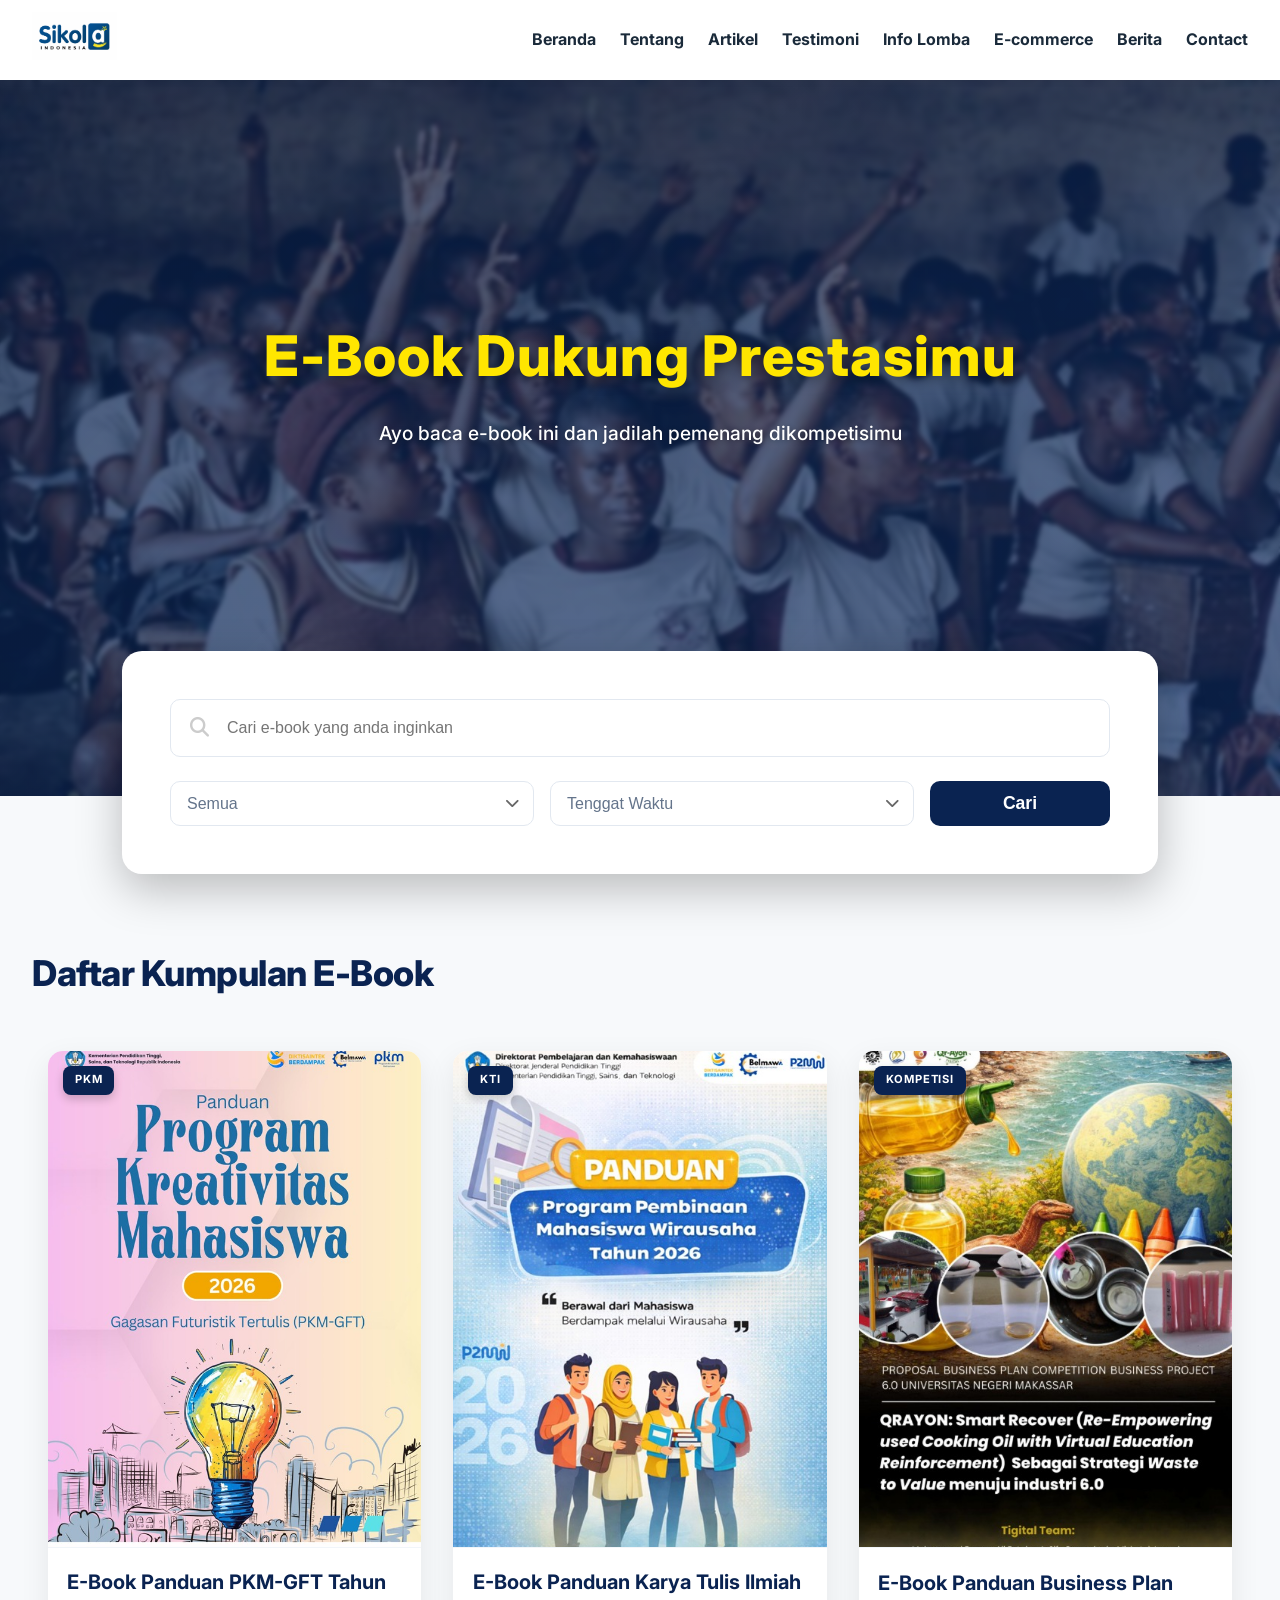
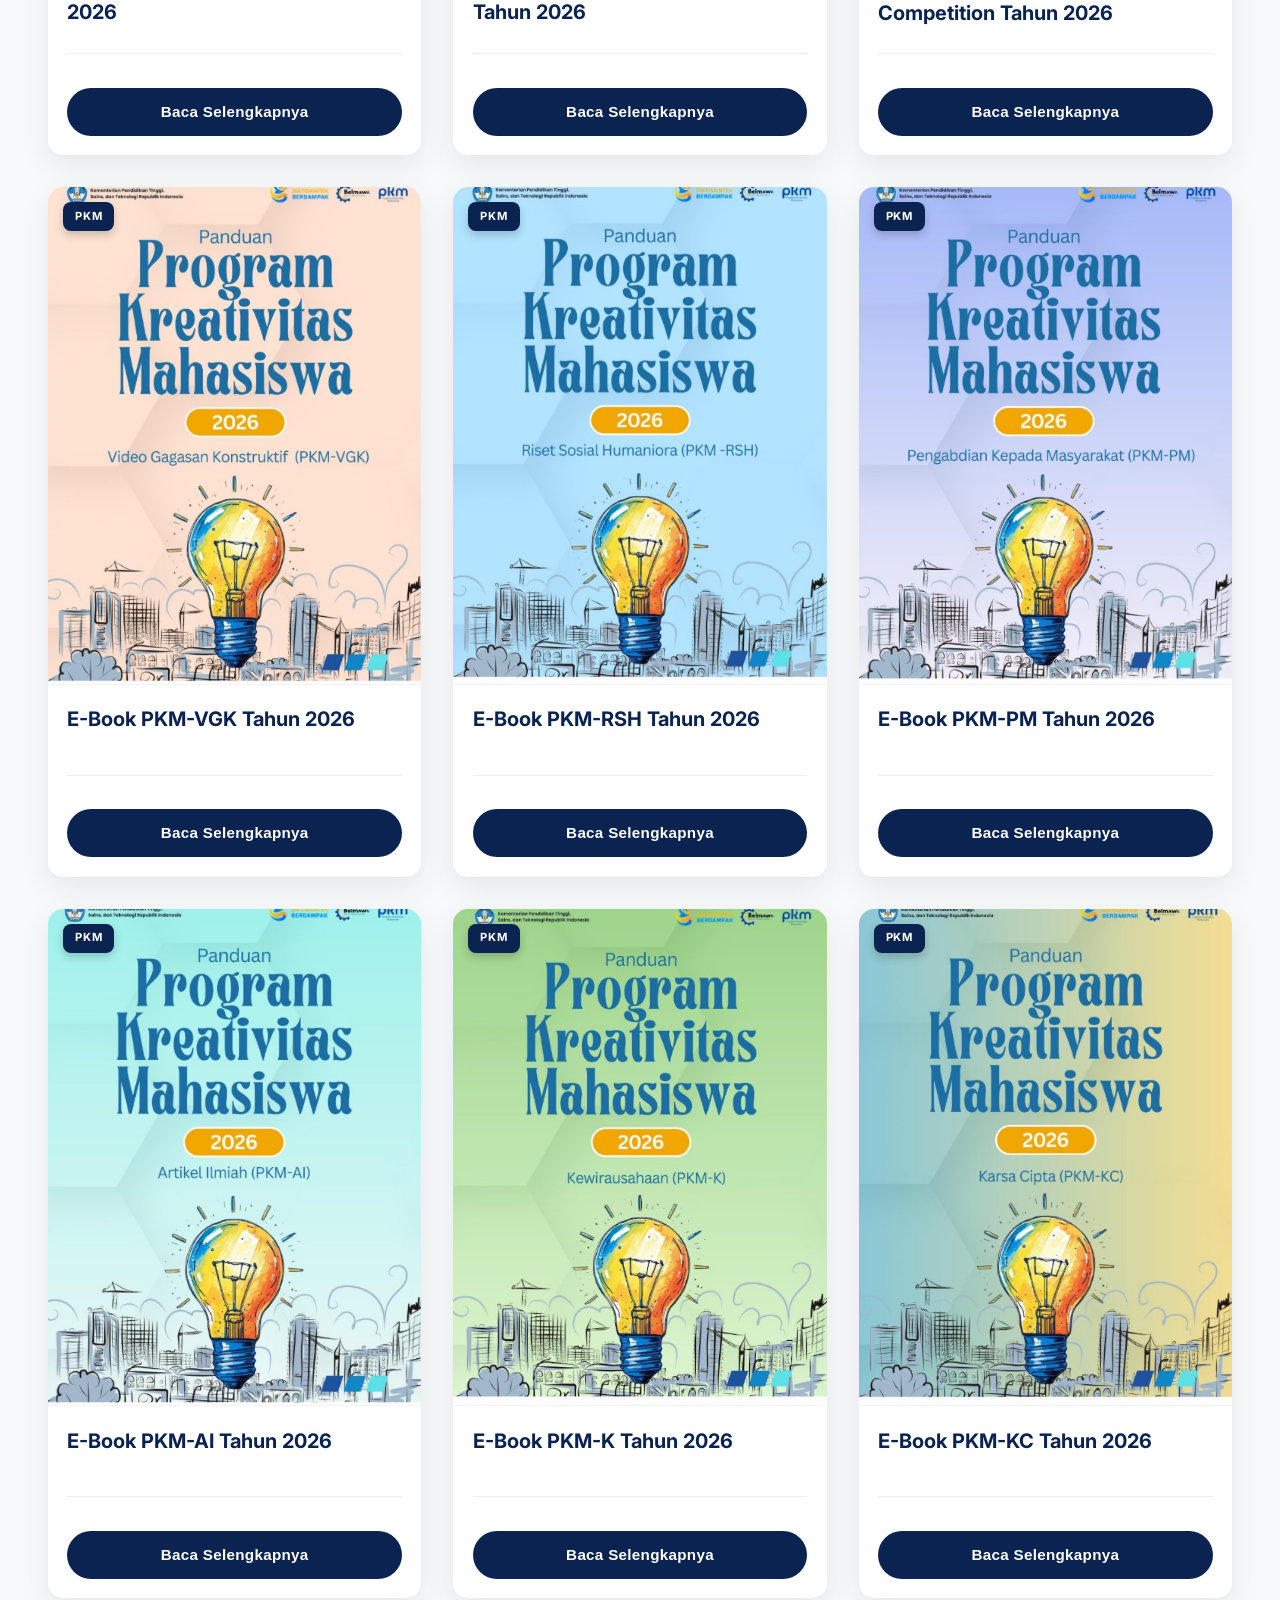
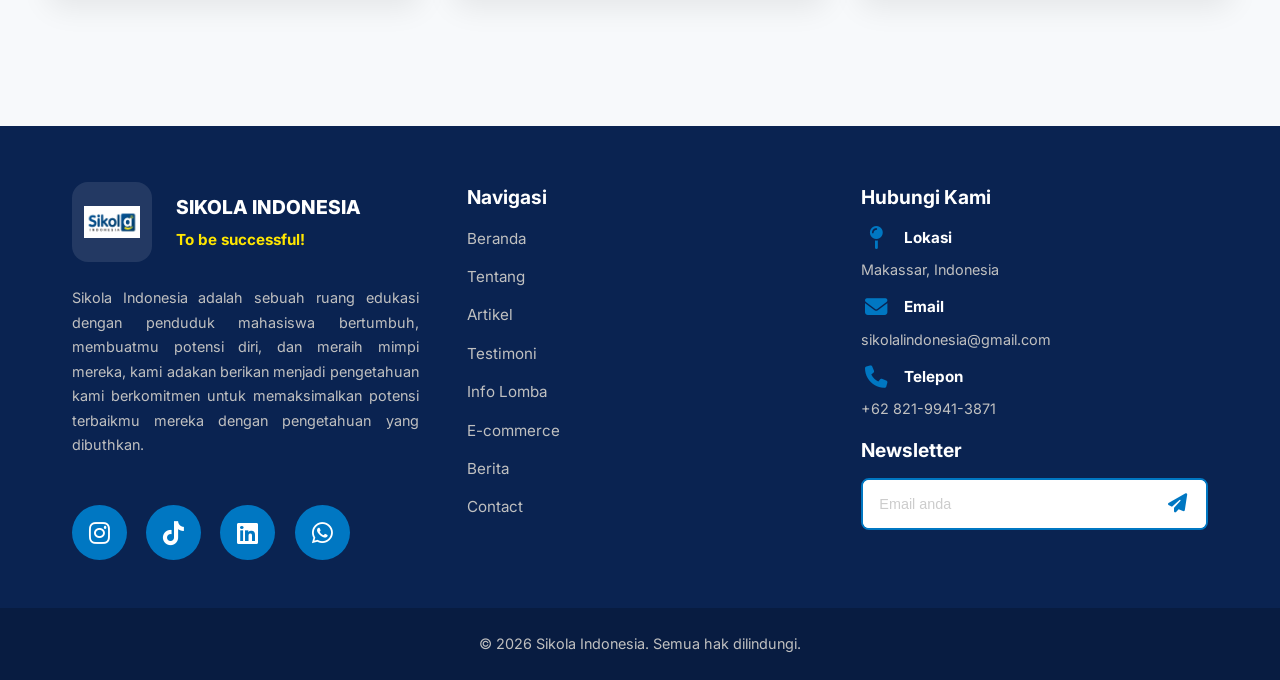
==== artikel.html @ 04f58ca6 "Project Sikola Indonesia" ====
<!DOCTYPE html>
<html lang="id">

<head>
    <meta charset="UTF-8">
    <meta name="viewport" content="width=device-width, initial-scale=1.0">
    <title>Sikola Indonesia - Daftar E-Book</title>
    <!-- Fonts -->
    <link rel="preconnect" href="https://fonts.googleapis.com">
    <link rel="preconnect" href="https://fonts.gstatic.com" crossorigin>
    <link href="https://fonts.googleapis.com/css2?family=Plus+Jakarta+Sans:wght@400;500;600;700;800&family=Inter:wght@400;500;600;700&display=swap" rel="stylesheet">
    
    <link rel="stylesheet" href="assets/css/style.css?v=2">
    <link rel="stylesheet" href="https://cdnjs.cloudflare.com/ajax/libs/font-awesome/6.4.0/css/all.min.css">
</head>

<body class="page-artikel">
    <header>
        <nav class="navbar">
            <div class="logo">
                <a href="index.html"><img src="img/Logo.png" alt="Sikola Indonesia" height="48"></a>
            </div>
            <ul class="nav-links">
                <li><a href="index.html#beranda">Beranda</a></li>
                <li><a href="index.html#tentang">Tentang</a></li>
                <li><a href="artikel.html" class="active">Artikel</a></li>
                <li><a href="testimoni.html">Testimoni</a></li>
                <li><a href="info lomba.html">Info Lomba</a></li>
                <li><a href="ecommerce.html">E-commerce</a></li>
                <li><a href="berita.html">Berita</a></li>
                <li><a href="index.html#kontak">Contact</a></li>
            </ul>
        </nav>
        
        <section class="artikel-hero">
            <div class="hero-overlay"></div>
            <div class="hero-content">
                <h1>E-Book Dukung Prestasimu</h1>
                <p>Ayo baca e-book ini dan jadilah pemenang dikompetisimu</p>
                
                <!-- Floating Search Box -->
                <div class="search-filter-container">
                    <div class="search-input-wrapper">
                        <i class="fas fa-search search-icon"></i>
                        <input type="text" placeholder="Cari e-book yang anda inginkan" class="search-input">
                    </div>
                    <div class="filter-row">
                        <div class="filter-item">
                            <select name="kategori" class="filter-select">
                                <option value="">Semua</option>
                                <option value="kompetisi">Kompetisi</option>
                                <option value="pkm">PKM</option>
                                <option value="kti">KTI</option>
                            </select>
                            <i class="fas fa-chevron-down chevron-icon"></i>
                        </div>
                        <div class="filter-item">
                            <select name="tenggat" class="filter-select">
                                <option value="">Tenggat Waktu</option>
                                <option value="terbaru">Terbaru</option>
                                <option value="minggu">Minggu Ini</option>
                            </select>
                            <i class="fas fa-chevron-down chevron-icon"></i>
                        </div>
                        <button class="btn-search" id="searchBtn">Cari</button>
                    </div>
                </div>
            </div>
        </section>
    </header>

    <main class="container">
        <section class="ebook-list">
            <h2 class="section-title-left">Daftar Kumpulan E-Book</h2>
            
            <!-- No Results Message (Pindah ke ATAS grid agar langsung terlihat) -->
            <div id="no-results" class="no-results-container" style="display: none;">
                <div class="no-results-icon">
                    <i class="fas fa-search-minus"></i>
                </div>
                <div class="no-results-text">
                    <h3>Pencarian tidak ada karena tidak sesuai kategori</h3>
                    <p>Silakan coba kata kunci lain atau pilih kategori yang sesuai.</p>
                </div>
            </div>

            <div class="artikel-grid ebook-grid">
                <!-- Grid Artikel -->
                <!-- Card 1 -->
                <div class="artikel-card" data-category="pkm" data-pdf="https://drive.google.com/file/d/11SW9PZDmqj4tm8ROePxfuzrSAYXCunbP/view?usp=drive_link" data-description="<strong>E-Book PKM-GFT Tahun 2026</strong><br><br>E-Book ini kalian bisa kalian jadikan referensi kalian untuk mengikuti PKM selanjutnya. Panduan lengkap mencakup tata cara penulisan proposal, kriteria penilaian, dan tips sukses mengikuti Program Kreativitas Mahasiswa.">
                    <div class="card-image-wrapper">
                        <div class="card-badge">PKM</div>
                        <img src="img/Artikel/artikel 1.jpg" alt="PKM-GFT 2026" class="artikel-img card-img-poster">
                    </div>
                    <div class="artikel-body">
                        <h4>E-Book Panduan PKM-GFT Tahun 2026</h4>

                        <hr class="card-divider">
                        <a href="#" class="artikel-link btn-detail">Baca Selengkapnya</a>
                    </div>
                </div>

                <!-- Card 2 -->
                <div class="artikel-card" data-category="kti" data-pdf="https://drive.google.com/file/d/1_46ndsNer6OSqd1rotsZukkE77nWM3xL/view?usp=drive_link" data-description="<strong>E-Book Karya Tulis Ilmiah 2026</strong><br><br>Karya Tulis Ilmiah ini bisa dijadikan acuan kepada seluruh mahasiswa/siswi untuk dijadikan sebagai cara penulisan terhadap karya tulis yang kalian buat nanti.">
                    <div class="card-image-wrapper">
                        <div class="card-badge">KTI</div>
                        <img src="img/Artikel/artikel 2.jpg" alt="KTI 2026" class="artikel-img card-img-poster">
                    </div>
                    <div class="artikel-body">
                        <h4>E-Book Panduan Karya Tulis Ilmiah Tahun 2026</h4>

                        <hr class="card-divider">
                        <a href="#" class="artikel-link btn-detail">Baca Selengkapnya</a>
                    </div>
                </div>

                <!-- Card 3 -->
                <div class="artikel-card" data-category="kompetisi" data-pdf="https://drive.google.com/file/d/1eS18OSKOG64a_ZEM9ns8PZAR21biZpf1/view?usp=drive_link" data-description="<strong>E-Book Panduan Business Plan Competition 2026</strong><br><br>Panduan lengkap untuk menyusun rencana bisnis yang kompetitif dan inovatif. Dapatkan strategi pemenang untuk memikat juri.">
                    <div class="card-image-wrapper">
                        <div class="card-badge">KOMPETISI</div>
                        <img src="img/Artikel/artikel 3.jpg" alt="Business Plan 2026" class="artikel-img card-img-poster">
                    </div>
                    <div class="artikel-body">
                        <h4>E-Book Panduan Business Plan Competition Tahun 2026</h4>

                        <hr class="card-divider">
                        <a href="#" class="artikel-link btn-detail">Baca Selengkapnya</a>
                    </div>
                </div>

                <!-- Card 4 -->
                <div class="artikel-card" data-category="pkm" data-pdf="https://drive.google.com/file/d/1axC_uyZ4pCiZTPCdzPheLwKHvK3_aMW_/view?usp=sharing" data-description="<strong>E-Book Proposal PPK ORMAWA 2025</strong><br><br>Referensi proposal pengabdian masyarakat untuk organisasi mahasiswa yang telah teruji kualitasnya.">
                    <div class="card-image-wrapper">
                        <div class="card-badge">PKM</div>
                        <img src="img/Artikel/artikel 4.jpg" alt="PPK ORMAWA 2025" class="artikel-img card-img-poster">
                    </div>
                    <div class="artikel-body">
                        <h4>E-Book PKM-VGK Tahun 2026</h4>

                        <hr class="card-divider">
                        <a href="#" class="artikel-link btn-detail">Baca Selengkapnya</a>
                    </div>
                </div>

                <!-- Card 5 -->
                <div class="artikel-card" data-category="pkm" data-pdf="https://drive.google.com/file/d/19N9Iyjd6lMVV6uSYAdablwlprh66aJq0/view?usp=sharing" data-description="<strong>E-Book Proposal Business Plan Competition 2025</strong><br><br>Contoh proposal bisnis plan yang telah teruji dan layak dijadikan referensi utama bagi tim Anda.">
                    <div class="card-image-wrapper">
                        <div class="card-badge">PKM</div>
                        <img src="img/Artikel/artikel 5.jpg" alt="BPC 2025" class="artikel-img card-img-poster">
                    </div>
                    <div class="artikel-body">
                        <h4>E-Book PKM-RSH Tahun 2026</h4>

                        <hr class="card-divider">
                        <a href="#" class="artikel-link btn-detail">Baca Selengkapnya</a>
                    </div>
                </div>

                <!-- Card 6 -->
                <div class="artikel-card" data-category="pkm" data-pdf="https://drive.google.com/file/d/1Qj_iv6eXMXiOo-MyFxcXdPk4VskogCEH/view?usp=sharing" data-description="<strong>E-Book Proposal Business Plan Competition 2025 (Unggulan)</strong><br><br>Karya unggulan yang bisa menjadi inspirasi utama bagi tim Anda dalam merancang model bisnis.">
                    <div class="card-image-wrapper">
                        <div class="card-badge">PKM</div>
                        <img src="img/Artikel/artikel 6.jpg" alt="BPC 2025 Item 2" class="artikel-img card-img-poster">
                    </div>
                    <div class="artikel-body">
                        <h4>E-Book PKM-PM Tahun 2026</h4>

                        <hr class="card-divider">
                        <a href="#" class="artikel-link btn-detail">Baca Selengkapnya</a>
                    </div>
                </div>

                <!-- Card 7 -->
                <div class="artikel-card" data-category="pkm" data-pdf="https://drive.google.com/file/d/1ewM0dDKkXH1mvVpAsy-P41IvZYTUQJs6/view?usp=sharing" data-description="<strong>E-Book Panduan P2MW 2024</strong><br><br>Program Pembinaan Mahasiswa Wirausaha untuk tahun 2024. Panduan resmi untuk mendapatkan hibah kewirausahaan.">
                    <div class="card-image-wrapper">
                        <div class="card-badge">PKM</div>
                        <img src="img/Artikel/artikel 7.jpg" alt="P2MW 2024" class="artikel-img card-img-poster">
                    </div>
                    <div class="artikel-body">
                        <h4>E-Book PKM-AI Tahun 2026</h4>

                        <hr class="card-divider">
                        <a href="#" class="artikel-link btn-detail">Baca Selengkapnya</a>
                    </div>
                </div>

                <!-- Card 8 -->
                <div class="artikel-card" data-category="pkm" data-pdf="https://drive.google.com/file/d/1cXQiRgpkuebJfFXYHFf9stv-Z0QjGUcK/view?usp=sharing" data-description="<strong>E-Book Proposal LKTI 2024</strong><br><br>Kumpulan proposal Lomba Karya Tulis Ilmiah Tingkat Nasional yang berhasil meraih prestasi terbaik.">
                    <div class="card-image-wrapper">
                        <div class="card-badge">PKM</div>
                        <img src="img/Artikel/artikel 8.jpg" alt="LKTI 2024" class="artikel-img card-img-poster">
                    </div>
                    <div class="artikel-body">
                        <h4>E-Book PKM-K Tahun 2026</h4>

                        <hr class="card-divider">
                        <a href="#" class="artikel-link btn-detail">Baca Selengkapnya</a>
                    </div>
                </div>

                <!-- Card 9 -->
                <div class="artikel-card" data-category="pkm" data-pdf="https://drive.google.com/file/d/1ffFTjMxfs-6k_cpGpHZ2rPgI_kWtGhGb/view?usp=sharing" data-description="<strong>E-Book Proposal PKM 2024</strong><br><br>Koleksi proposal PKM tahun 2024 yang berhasil lolos pendanaan dan masuk babak nasional.">
                    <div class="card-image-wrapper">
                        <div class="card-badge">PKM</div>
                        <img src="img/Artikel/artikel 9.jpg" alt="PKM 2024" class="artikel-img card-img-poster">
                    </div>
                    <div class="artikel-body">
                        <h4>E-Book PKM-KC Tahun 2026</h4>

                        <hr class="card-divider">
                        <a href="#" class="artikel-link btn-detail">Baca Selengkapnya</a>
                    </div>
                </div>
            </div>

            </div>
        </section>
    </main>

    <footer id="kontak">
        <div class="footer-content">
            <div class="footer-section footer-about">
                <div class="footer-logo-section">
                    <div class="footer-logo-wrapper">
                        <img src="img/Logo.png" alt="Sikola Indonesia" class="footer-logo-img">
                    </div>
                    <div class="footer-title">
                        <h3>SIKOLA INDONESIA</h3>
                        <p>To be successful!</p>
                    </div>
                </div>
                <p class="footer-desc">Sikola Indonesia adalah sebuah ruang edukasi dengan penduduk mahasiswa bertumbuh,
                    membuatmu potensi diri, dan meraih mimpi mereka, kami adakan berikan menjadi pengetahuan kami
                    berkomitmen untuk memaksimalkan potensi terbaikmu mereka dengan pengetahuan yang dibuthkan.</p>
                <div class="footer-social">
                    <a href="https://www.instagram.com/sikola.in/" target="_blank" class="footer-social-icon">
                        <i class="fab fa-instagram"></i>
                    </a>
                    <a href="https://www.tiktok.com/@sikola.indonesia" target="_blank" class="footer-social-icon">
                        <i class="fab fa-tiktok"></i>
                    </a>
                    <a href="https://www.linkedin.com/company/sikola-indonesia/" target="_blank"
                        class="footer-social-icon">
                        <i class="fab fa-linkedin"></i>
                    </a>
                    <a href="https://wa.me/6282399213651?text=Halo%20Sikola%20Indonesia%2C%20saya%20tertarik%20untuk%20mendaftar%20program%20mentoring.%20Mohon%20informasi%20lebih%20lanjut%20mengenai%20prosedurnya.%20Terima%20kasih." target="_blank" class="footer-social-icon">
                        <i class="fab fa-whatsapp"></i>
                    </a>
                </div>
            </div>
            <div class="footer-section footer-nav">
                <h3>Navigasi</h3>
                <ul>
                    <li><a href="index.html#beranda">Beranda</a></li>
                    <li><a href="index.html#tentang">Tentang</a></li>
                    <li><a href="artikel.html">Artikel</a></li>
                    <li><a href="index.html#testimoni">Testimoni</a></li>
                    <li><a href="index.html#infolmba">Info Lomba</a></li>
                    <li><a href="index.html#ecommerce">E-commerce</a></li>
                    <li><a href="index.html#berita">Berita</a></li>
                    <li><a href="index.html#kontak">Contact</a></li>
                </ul>
            </div>
            <div class="footer-section footer-contact">
                <h3>Hubungi Kami</h3>
                <div class="footer-item">
                    <div class="footer-item-header">
                        <i class="fas fa-map-pin"></i>
                        <p class="label">Lokasi</p>
                    </div>
                    <p>Makassar, Indonesia</p>
                </div>
                <div class="footer-item">
                    <div class="footer-item-header">
                        <i class="fas fa-envelope"></i>
                        <p class="label">Email</p>
                    </div>
                    <p>sikolalindonesia@gmail.com</p>
                </div>
                <div class="footer-item">
                    <div class="footer-item-header">
                        <i class="fas fa-phone"></i>
                        <p class="label">Telepon</p>
                    </div>
                    <p>+62 821-9941-3871</p>
                </div>
                <h3>Newsletter</h3>
                <div class="newsletter-form">
                    <input type="email" placeholder="Email anda" required>
                    <button type="submit"><i class="fas fa-paper-plane"></i></button>
                </div>
            </div>
        </div>
        <div class="footer-bottom">
            <p>&copy; 2026 Sikola Indonesia. Semua hak dilindungi.</p>
        </div>
    </footer>

    <!-- Modal untuk Baca Selengkapnya -->
    <div id="detailModal" class="modal">
        <div class="modal-content">
            <button class="modal-close" onclick="closeModal()">
                <i class="fas fa-times"></i>
            </button>
            <div class="modal-image">
                <img id="modalImage" src="" alt="Detail" class="modal-img">
            </div>
            <div class="modal-text">
                <h2 id="modalTitle">Detail</h2>
                <p id="modalDate" class="modal-date"></p>
                <div class="modal-body" id="modalBody">
                    <!-- Konten akan diisi dengan JavaScript -->
                </div>
                <div id="modalPdfWrapper" class="modal-pdf-wrapper" style="display:none;">
                    <button id="modalPdfBtn" class="btn-lihat-pdf" onclick="window.open(this.dataset.url,'_blank')" data-url="">
                        <i class="fas fa-file-pdf"></i> Lihat PDF
                    </button>
                </div>
            </div>
        </div>
    </div>

    <!-- Script untuk Modal -->
    <script>
        const modal = document.getElementById('detailModal');
        const detailButtons = document.querySelectorAll('.btn-detail');

        detailButtons.forEach(button => {
            button.addEventListener('click', function (e) {
                e.preventDefault();
                const card = this.closest('[data-description]');
                if (card) {
                    const description = card.getAttribute('data-description');
                    const title = card.querySelector('h4') ? card.querySelector('h4').textContent : 'Detail';
                    const image = card.querySelector('.card-img-poster') ? card.querySelector('.card-img-poster').src : '';
                    
                    document.getElementById('modalTitle').textContent = title;
                    document.getElementById('modalBody').innerHTML = description;
                    document.getElementById('modalImage').src = image;
                    document.getElementById('modalImage').alt = title;

                    // PDF Button Logic
                    const pdfUrl = card.getAttribute('data-pdf');
                    const pdfWrapper = document.getElementById('modalPdfWrapper');
                    const pdfBtn = document.getElementById('modalPdfBtn');
                    
                    if (pdfUrl && pdfUrl !== '#') {
                        pdfBtn.dataset.url = pdfUrl;
                        pdfWrapper.style.display = 'flex';
                    } else {
                        pdfWrapper.style.display = 'none';
                    }

                    openModal();
                }
            });
        });

        function openModal() {
            modal.classList.add('active');
            document.body.style.overflow = 'hidden';
        }

        function closeModal() {
            modal.classList.remove('active');
            document.body.style.overflow = 'auto';
        }

        modal.addEventListener('click', function (e) {
            if (e.target === modal) {
                closeModal();
            }
        });

        document.addEventListener('keydown', function (e) {
            if (e.key === 'Escape' && modal.classList.contains('active')) {
                closeModal();
            }
        });
        // Script Pencarian Lama Telah Dihapus (Dibersihkan)
    </script>

    <!-- Custom Style Injection for specific Artikel Page layout -->
    <style>
        :root {
            --primary-navy: #0a2351;
            --accent-gold: #ffe600;
            --text-light: #64748b;
        }

        .page-artikel .artikel-hero {
            position: relative;
            min-height: 500px;
            background-image: url('img/Background.png');
            background-color: #4a6fa5;
            background-size: cover;
            background-position: center;
            display: flex;
            flex-direction: column;
            align-items: center;
            justify-content: center;
            text-align: center;
            padding: 100px 20px 40px;
        }

        .page-artikel .hero-overlay {
            position: absolute;
            inset: 0;
            background: linear-gradient(135deg, rgba(10, 35, 81, 0.72) 0%, rgba(15, 45, 100, 0.68) 100%);
            backdrop-filter: blur(2px);
        }

        .page-artikel .hero-content {
            position: relative;
            z-index: 20;
            width: 100%;
            max-width: 1100px; /* Diperbesar dari 900px */
            margin-top: 100px; /* Diturunkan agar lebih seimbang */
        }

        .page-artikel .hero-content h1 {
            color: var(--accent-gold) !important;
            font-size: 3.5rem;
            font-weight: 800;
            margin-bottom: 15px;
            text-shadow: 0 2px 15px rgba(0,0,0,0.5);
        }

        .page-artikel .hero-content p {
            font-size: 1.2rem;
            font-weight: 500;
            color: #ffffff !important;
            margin-bottom: 50px;
            text-shadow: 0 1px 5px rgba(0,0,0,0.3);
        }

        .search-filter-container {
            position: relative;
            background: #fff;
            padding: 3rem; /* Diperbesar sedikit sesuai permintaan */
            border-radius: 20px;
            box-shadow: 0 15px 45px rgba(0,0,0,0.25);
            width: 100%;
            margin: 0 auto;
            display: flex;
            flex-direction: column;
            gap: 1.5rem;
            transform: translateY(150px);
            z-index: 100;
        }

        .search-input-wrapper {
            position: relative;
            overflow: visible; /* Penting agar kotak yang melampaui batas tidak terpotong */
        }

        .search-icon {
            position: absolute;
            left: 20px;
            top: 50%;
            transform: translateY(-50%);
            color: #ccc;
            font-size: 1.2rem;
        }

        .search-input {
            width: 100%;
            padding: 1.2rem 1.2rem 1.2rem 3.5rem; /* Input dipertebal sedikit */
            border: 1px solid #e2e8f0;
            border-radius: 10px;
            font-size: 1rem;
            outline: none;
            transition: all 0.3s ease;
        }

        .search-input:focus {
            border-color: var(--primary-navy);
            box-shadow: 0 0 0 3px rgba(10, 35, 81, 0.05);
        }

        .filter-row {
            display: grid;
            grid-template-columns: 1fr 1fr 180px;
            gap: 1rem;
        }

        .filter-item {
            position: relative;
        }

        .container-custom {
            max-width: 1100px;
            margin: 0 auto;
            padding: 0 1.5rem;
            position: relative;
        }

        .filter-select {
            width: 100%;
            appearance: none;
            padding: 0.8rem 1rem;
            border: 1px solid #e2e8f0;
            border-radius: 10px;
            font-size: 1rem;
            color: #64748b;
            cursor: pointer;
            outline: none;
            background: #fff;
        }

        .chevron-icon {
            position: absolute;
            right: 15px;
            top: 50%;
            transform: translateY(-50%);
            pointer-events: none;
            color: #666;
            font-size: 0.9rem;
        }

        .btn-search {
            background: var(--primary-navy);
            color: #fff;
            border: none;
            border-radius: 10px;
            font-weight: 700;
            font-size: 1.1rem;
            cursor: pointer;
            transition: transform 0.2s ease, background 0.2s ease;
        }

        .btn-search:hover {
            background: #0077c2;
            transform: scale(1.02);
        }

        /* Card Section Styles */
        .ebook-list {
            margin-top: 70px; /* Ditambah agar tidak tertutup kotak pencarian */
            padding-bottom: 80px;
        }

        .section-title-left {
            font-size: 2.22rem;
            color: var(--primary-navy);
            font-weight: 800;
            margin: 0 0 3rem 0 !important;
            text-align: left !important;
            display: block !important;
            width: 100%;
        }



        .artikel-card {
            background: #fff;
            border-radius: 15px;
            overflow: hidden;
            box-shadow: 0 10px 30px rgba(0,0,0,0.08);
            display: flex;
            flex-direction: column;
            height: 100%;
            transition: transform 0.3s ease, box-shadow 0.3s ease;
            position: relative; /* Base for badge positioning */
        }

        .card-badge {
            position: absolute;
            top: 15px;
            left: 15px;
            background: var(--primary-navy);
            color: #fff;
            padding: 6px 14px;
            border-radius: 8px;
            font-size: 0.75rem;
            font-weight: 700;
            z-index: 10;
            text-transform: uppercase;
            box-shadow: 0 4px 10px rgba(0,0,0,0.2);
            letter-spacing: 0.5px;
        }

        .artikel-card:hover {
            box-shadow: 0 15px 45px rgba(0,0,0,0.12);
        }

        .card-image-wrapper {
            position: relative;
            width: 100%;
            aspect-ratio: 3 / 4; /* Standardized to portrait */
            overflow: hidden;
            border-bottom: 1px solid #f1f5f9;
        }

        .card-image-wrapper img {
            width: 100%;
            height: 100%;
            display: block;
            object-fit: contain; /* Ensure full poster visibility */
            background-color: #f8fafc;
            transition: transform 0.6s cubic-bezier(0.4, 0, 0.2, 1);
        }

        .artikel-card:hover .card-img-poster {
            transform: scale(1.05); /* Zoom yang lebih halus */
        }

        .artikel-body h4 {
            font-size: 1.25rem;
            color: var(--primary-navy);
            line-height: 1.5;
            margin-bottom: auto; /* Aligns buttons to bottom */
            font-weight: 700;
        }

        .artikel-card .artikel-link {
            display: block !important;
            width: 100% !important; /* Melebar penuh rata kiri-kanan */
            margin: 0.5rem auto 0 !important; /* Jarak atas diperkecil agar rapat dengan garis */
            background: var(--primary-navy) !important;
            color: #ffffff !important;
            text-decoration: none !important;
            padding: 12px 30px !important;
            border-radius: 50px !important;
            font-weight: 700 !important;
            font-size: 0.95rem !important;
            transition: all 0.3s ease !important;
            text-align: center !important;
        }

        .card-divider {
            border: 0;
            border-top: 1px solid #eee;
            margin: 1rem 0 0.5rem 0; /* Merapatkan jarak garis dengan konten di atas dan tombol di bawah */
        }

        .artikel-card .artikel-link:hover {
            background: #1a3a7a !important;
            box-shadow: 0 5px 15px rgba(10, 35, 81, 0.3) !important;
        }

        .ebook-grid {
            display: grid;
            grid-template-columns: repeat(3, 1fr);
            gap: 2rem;
            max-width: 1400px; /* Widened to 1400px to reduce side space */
            margin: 0 auto 3rem;
        }

        @media (max-width: 1024px) {
            .ebook-grid {
                grid-template-columns: repeat(2, 1fr);
            }
        }

        @media (max-width: 650px) {
            .ebook-grid {
                grid-template-columns: 1fr;
            }
            .page-artikel .hero-content h1 {
                font-size: 2.22rem;
            }
        }

        /* No Results Styles */
        .no-results-container {
            display: none;
            flex-direction: column;
            align-items: center;
            justify-content: center;
            padding: 3rem 2rem;
            text-align: center;
            background: #f8fafc;
            border-radius: 20px;
            box-shadow: 0 10px 30px rgba(0,0,0,0.08);
            border: 3px solid #e2e8f0;
            margin: 1rem 0 3rem 0;
            animation: fadeIn 0.5s ease-out;
            width: 100%;
        }

        .no-results-container.active {
            display: flex !important;
        }

        .no-results-icon {
            font-size: 4rem;
            color: #cbd5e1;
            margin-bottom: 1.5rem;
        }

        .no-results-text h3 {
            color: var(--primary-navy);
            font-size: 1.5rem;
            margin-bottom: 0.5rem;
            font-weight: 700;
        }

        .no-results-text p {
            color: #64748b;
            font-size: 1rem;
        }

        @keyframes fadeIn {
            from { opacity: 0; transform: translateY(10px); }
            to { opacity: 1; transform: translateY(0); }
        }
    </style>
    <script>
        document.addEventListener('DOMContentLoaded', () => {
            const searchInput = document.querySelector('.search-input');
            const kategoriSelect = document.querySelector('select[name="kategori"]');
            const searchBtn = document.getElementById('searchBtn');
            const cards = document.querySelectorAll('.artikel-card');
            const noResults = document.getElementById('no-results');

            function performSearch() {
                const keyword = searchInput.value.toLowerCase().trim();
                const selectedKategori = kategoriSelect.value.toLowerCase();
                let foundCount = 0;

                cards.forEach(card => {
                    const titleEl = card.querySelector('h4');
                    const title = titleEl ? titleEl.textContent.toLowerCase() : "";
                    const description = (card.getAttribute('data-description') || "").toLowerCase();
                    const cardKategori = (card.getAttribute('data-category') || "").toLowerCase();

                    // Logika Filter:
                    // 1. Cek Kategori (jika "Semua" atau cocok)
                    // 2. Cek Kata Kunci (jika kosong atau ada di judul/deskripsi)
                    const matchesKategori = (selectedKategori === "" || cardKategori === selectedKategori);
                    const matchesKeyword = (keyword === "" || title.includes(keyword) || description.includes(keyword));

                    if (matchesKategori && matchesKeyword) {
                        card.style.display = 'flex';
                        foundCount++;
                    } else {
                        card.style.display = 'none';
                    }
                });

                // Tampilkan/Sembunyikan pesan hasil tidak ditemukan
                if (foundCount === 0) {
                    noResults.classList.add('active');
                } else {
                    noResults.classList.remove('active');
                }
            }

            // Jalankan pencarian saat tombol diklik
            if (searchBtn) {
                searchBtn.addEventListener('click', (e) => {
                    e.preventDefault();
                    performSearch();
                });
            }

            // Jalankan pencarian saat menekan Enter di kolom input
            searchInput.addEventListener('keypress', (e) => {
                if (e.key === 'Enter') {
                    performSearch();
                }
            });

            // Opsional: Langsung filter saat kategori diubah
            kategoriSelect.addEventListener('change', performSearch);
        });
    </script>
</body>

</html>
---- assets/css/style.css ----
@import url('https://fonts.googleapis.com/css2?family=Plus+Jakarta+Sans:wght@400;500;600;700;800&family=Inter:wght@400;500;600;700&display=swap');

/* ===================================
   GLOBAL STYLES
   =================================== */

* {
    margin: 0;
    padding: 0;
    box-sizing: border-box;
}

body {
    margin: 0;
    font-family: 'Inter', Arial, sans-serif;
    background: #f7f9fb;
    color: #1a2a3a;
    line-height: 1.6;
}

:root {
    --primary-color: #0a2351;
    --secondary-color: #0077c2;
    --accent-color: #ffe600;
    --light-bg: #f7f9fb;
    --text-light: #2a3a4a;
    --text-lighter: #c0c0c0;
    --shadow-sm: 0 2px 8px rgba(0, 0, 0, 0.03);
    --shadow-md: 0 4px 12px rgba(0, 0, 0, 0.08);
    --shadow-lg: 0 8px 20px rgba(0, 0, 0, 0.12);
    --transition: all 0.3s ease;
    --border-radius: 0.5rem;
    --border-radius-lg: 1rem;
    --border-radius-full: 30px;
}

/* ===================================
   NAVBAR & HEADER
   =================================== */

.navbar {
    display: flex;
    align-items: center;
    justify-content: space-between;
    padding: 0.75rem 2rem;
    background: #fff;
    box-shadow: var(--shadow-sm);
    position: sticky;
    top: 0;
    z-index: 100;
}

.logo img {
    height: 48px;
    width: auto;
}

.nav-links {
    list-style: none;
    display: flex;
    gap: 1.5rem;
    margin: 0;
    padding: 0;
}

.nav-links li a {
    text-decoration: none;
    color: #1a2a3a;
    font-weight: 700;
    font-size: 1rem;
    transition: color 0.2s ease;
}

.nav-links li a:hover {
    color: var(--secondary-color);
}

/* ===================================
   HERO SECTION
   =================================== */

.hero {
    position: relative;
    min-height: 100vh;
    width: 100%;
    background-image: url('../../img/Background.png');
    background-position: center top;
    background-size: cover;
    background-repeat: no-repeat;
    background-attachment: scroll;
    background-color: #4a6fa5;
    display: flex;
    align-items: center;
    justify-content: center;
    overflow: hidden;
}

.hero-overlay {
    position: absolute;
    inset: 0;
    background: linear-gradient(135deg, rgba(10, 35, 81, 0.72) 0%, rgba(15, 45, 100, 0.68) 100%);
    z-index: 1;
    backdrop-filter: blur(0.5px);
}

.hero-content {
    position: relative;
    z-index: 2;
    text-align: center;
    color: #fff;
    max-width: 700px;
    padding: 2rem;
}

.hero-content h1 {
    font-size: 4rem;
    font-weight: 800;
    margin-bottom: 0.5rem;
    letter-spacing: 1px;
}

.hero-content h2 {
    color: var(--accent-color);
    font-size: 2rem;
    margin-bottom: 1.5rem;
    font-weight: 700;
}

.hero-content p {
    font-size: 1.1rem;
    line-height: 1.8;
    margin-bottom: 2rem;
    color: #e0e6ed;
}

.hero-content .quote {
    font-size: 1rem;
    color: #b3c6e0;
    display: block;
    margin-top: 0.8rem;
    font-style: italic;
}

/* ===================================
   BUTTONS - GLOBAL STYLES
   =================================== */

.cta-btn,
.btn-primary,
.btn-secondary,
.btn-detail,
.btn-submit {
    font-family: 'Poppins', Arial, sans-serif;
    font-weight: 700;
    border-radius: var(--border-radius-full);
    text-decoration: none;
    cursor: pointer;
    transition: var(--transition);
    display: inline-flex;
    align-items: center;
    justify-content: center;
    min-height: 48px;
    letter-spacing: 0.3px;
    border: none;
}

.cta-btn {
    background: var(--accent-color);
    color: #0a1a2a;
    padding: 1rem 2.5rem;
    font-size: 1.05rem;
    box-shadow: 0 6px 20px rgba(255, 230, 0, 0.3);
}

.cta-btn:hover {
    background: #ffd600;
    box-shadow: 0 8px 25px rgba(255, 230, 0, 0.4);
    transform: translateY(-3px);
}

.cta-btn:active {
    transform: translateY(-1px);
}

.btn-primary {
    background: var(--primary-color);
    color: #fff;
    border: 2px solid var(--primary-color);
    padding: 0.9rem 2rem;
    font-size: 1rem;
    box-shadow: 0 4px 15px rgba(10, 35, 81, 0.15);
}

.btn-primary:hover {
    background: var(--secondary-color);
    border-color: var(--secondary-color);
    box-shadow: 0 8px 25px rgba(0, 119, 194, 0.35);
    transform: translateY(-3px);
}

.btn-primary:active {
    transform: translateY(-1px);
}

.btn-secondary {
    background: transparent;
    color: var(--secondary-color);
    border: 2px solid var(--secondary-color);
    padding: 0.9rem 2rem;
    font-size: 1rem;
}

.btn-secondary:hover {
    background: var(--secondary-color);
    color: #fff;
    box-shadow: 0 8px 25px rgba(0, 119, 194, 0.3);
    transform: translateY(-3px);
}

.btn-secondary:active {
    transform: translateY(-1px);
}

.btn-detail {
    color: var(--secondary-color);
    border: 2px solid var(--secondary-color);
    padding: 0.8rem 1.8rem;
    font-size: 0.95rem;
    background: transparent;
    margin-top: 1.2rem;
    align-self: flex-start;
    transition: var(--transition);
}

.btn-detail:hover {
    background: var(--secondary-color);
    color: #fff;
    box-shadow: 0 6px 15px rgba(0, 119, 194, 0.3);
    transform: translateY(-2px);
}

.card-lomba .btn-detail {
    background: #0077c2;
    color: #fff;
    border: none;
    padding: 0.9rem 2rem;
    font-size: 1rem;
    font-weight: 700;
    border-radius: 30px;
    margin-top: 1.2rem;
    align-self: center;
    transition: var(--transition);
}

.card-lomba .btn-detail:hover {
    background: #005a96;
    box-shadow: 0 6px 15px rgba(0, 119, 194, 0.4);
    transform: translateY(-2px);
}

.testimoni-cards .card .date {
    color: var(--secondary-color);
    font-size: 1rem;
    font-weight: 600;
    margin-bottom: 1.2rem;
    display: flex;
    align-items: center;
    gap: 0.6rem;
}

.testimoni-cards .card .date i {
    font-size: 1.1rem;
}

.testimoni-cards .card .btn-detail {
    background: #0077c2;
    color: #fff;
    border: none;
    padding: 0.9rem 2rem;
    font-size: 1rem;
    font-weight: 700;
    border-radius: 30px;
    margin-top: 1.2rem;
    align-self: center;
    transition: var(--transition);
}

.testimoni-cards .card .btn-detail:hover {
    background: #005a96;
    box-shadow: 0 6px 15px rgba(0, 119, 194, 0.4);
    transform: translateY(-2px);
}

.btn-detail:active {
    transform: translateY(0);
}

.btn-submit {
    background: linear-gradient(135deg, var(--primary-color) 0%, var(--secondary-color) 100%);
    color: #fff;
    padding: 1rem 2.5rem;
    font-size: 1.05rem;
    font-weight: 700;
    box-shadow: 0 6px 20px rgba(0, 119, 194, 0.25);
    width: 100%;
    margin-top: 0.5rem;
    border-radius: 50px;
}

.btn-submit:hover {
    background: linear-gradient(135deg, var(--secondary-color) 0%, #005a96 100%);
    box-shadow: 0 10px 30px rgba(0, 119, 194, 0.4);
    transform: translateY(-2px);
}

.btn-submit:active {
    transform: translateY(0);
    box-shadow: 0 4px 15px rgba(0, 119, 194, 0.25);
}

section > .btn-primary {
    display: block;
    margin: 2.5rem auto 3rem;
    padding: 1rem 3rem;
    width: fit-content;
    font-size: 1.05rem;
    min-height: 50px;
}

.btn-group {
    display: flex;
    gap: 12px;
    margin-top: auto;
    width: 100%;
}

.btn-group .btn-primary,
.btn-group .btn-secondary {
    flex: 1;
    padding: 10px 15px !important;
    font-size: 0.9rem !important;
    font-weight: 700 !important;
    min-height: 45px !important;
    white-space: nowrap;
    display: flex;
    align-items: center;
    justify-content: center;
    border-radius: 50px !important;
    transition: all 0.3s ease;
}

.btn-group .btn-primary {
    background: var(--primary-color);
    color: #fff;
}

.btn-group .btn-primary:hover {
    background: #0a1a3a;
    transform: translateY(-2px);
    box-shadow: 0 6px 15px rgba(10, 35, 81, 0.3);
}

.btn-group .btn-secondary {
    background: transparent;
    color: var(--secondary-color);
    border: 2px solid var(--secondary-color);
}

.btn-group .btn-secondary:hover {
    background: var(--secondary-color);
    color: #fff;
    transform: translateY(-2px);
    box-shadow: 0 6px 15px rgba(0, 119, 194, 0.3);
}

.tab-btn {
    padding: 0.7rem 1.8rem;
    border: 2px solid var(--primary-color);
    background: transparent;
    color: var(--primary-color);
    border-radius: var(--border-radius-full);
    font-weight: 600;
    font-size: 0.95rem;
    font-family: 'Poppins', Arial, sans-serif;
    cursor: pointer;
    transition: var(--transition);
}

.tab-btn.active {
    background: var(--primary-color);
    color: #fff;
}

.tab-btn:hover {
    border-color: var(--secondary-color);
    background: rgba(0, 119, 194, 0.1);
}

/* ===================================
   SECTIONS
   =================================== */

section {
    padding: 4rem 2rem;
    width: 100%;
    min-height: 100vh;
    display: flex;
    flex-direction: column;
    justify-content: flex-start;
    align-items: center;
    padding-top: 5rem;
    overflow: visible;
}

section h2 {
    text-align: center;
    font-size: 2.5rem;
    color: var(--primary-color);
    margin-bottom: 1rem;
    font-weight: 800;
    letter-spacing: -0.5px;
}

.subtitle {
    text-align: center;
    color: var(--text-light);
    font-size: 1.1rem;
    margin-bottom: 2.5rem;
    font-weight: 500;
}

/* ===================================
   TENTANG SECTION
   =================================== */

.tentang {
    background: #ffffff;
    padding: 5rem 2rem !important;
}

.tentang-content {
    display: flex;
    gap: 5rem;
    max-width: 1200px;
    width: 100%;
    align-items: flex-start;
    justify-content: center;
}

.tentang-img {
    flex: 0 0 300px;
    background: #f0f0f0;
    border-radius: 1.5rem;
    padding: 0;
    display: flex;
    align-items: center;
    justify-content: center;
    height: 480px;
    overflow: hidden;
    box-shadow: 0 10px 30px rgba(0, 0, 0, 0.15);
}

.tentang-photo {
    width: 100%;
    height: 100%;
    object-fit: cover;
    display: block;
}

.tentang-text {
    flex: 1;
    min-width: 300px;
    padding-top: 1rem;
}

.tentang-text h3 {
    color: var(--primary-color);
    font-size: 1.5rem;
    margin-bottom: 1.8rem;
    font-weight: 700;
    line-height: 1.4;
}

.tentang-text p {
    color: var(--text-light);
    line-height: 1.9;
    margin-bottom: 1.2rem;
    font-size: 1rem;
    text-align: justify;
}

.about-stats {
    display: grid;
    grid-template-columns: repeat(4, 1fr);
    gap: 1.5rem;
    margin-top: 3rem;
    width: 100%;
    max-width: 100%;
}

.stat {
    display: flex;
    flex-direction: column;
    align-items: center;
    justify-content: center;
    gap: 0.8rem;
    padding: 1.8rem 1.2rem;
    background: #fff;
    border-radius: var(--border-radius-lg);
    box-shadow: var(--shadow-md);
    text-decoration: none;
    transition: var(--transition);
    border: none;
    cursor: pointer;
    min-height: 130px;
}

.stat i {
    font-size: 3rem;
    transition: var(--transition);
}

/* Instagram Icon Color */
.stat-link:nth-child(1) i {
    background: linear-gradient(45deg, #f09433 0%, #e6683c 25%, #dc2743 50%, #cc2366 75%, #bc1888 100%);
    -webkit-background-clip: text;
    -webkit-text-fill-color: transparent;
    background-clip: text;
    filter: drop-shadow(0 0 2px rgba(240, 148, 51, 0.3));
}

/* TikTok Icon Color */
.stat-link:nth-child(2) i {
    color: #000;
}

/* LinkedIn Icon Color */
.stat-link:nth-child(3) i {
    color: #0077b5;
}

/* WhatsApp Icon Color */
.stat-link:nth-child(4) i {
    color: #25D366;
}

.stat-link:hover {
    transform: translateY(-8px);
    box-shadow: var(--shadow-lg);
}

.stat-link:hover i {
    transform: scale(1.2);
}

.stat-label {
    color: var(--primary-color);
    font-size: 1rem;
    font-weight: 600;
    margin: 0;
    text-align: center;
}

/* ===================================
   TABS
   =================================== */

.tabs {
    display: flex;
    gap: 1rem;
    justify-content: center;
    margin-bottom: 2.5rem;
    flex-wrap: wrap;
}

/* ===================================
   CARDS GRID & CARD STYLES
   =================================== */

.cards-grid {
    display: grid;
    grid-template-columns: repeat(auto-fit, minmax(300px, 1fr));
    gap: 2rem;
    max-width: 1400px;
    width: 100%;
    margin-bottom: 2rem;
}

/* Info Lomba Cards - 3 Column Layout */
.lomba-cards {
    grid-template-columns: repeat(3, 1fr);
    gap: 1.2rem;
}

/* Testimoni Cards - 3 Column Layout */
.testimoni-cards {
    grid-template-columns: repeat(3, 1fr);
    gap: 1.2rem;
    max-width: 1200px;
}

/* E-commerce Cards - 3 Column Layout */
.ecom-cards {
    grid-template-columns: repeat(3, 1fr);
    gap: 1.2rem;
}

/* Berita Cards - 2 Column Layout */
.berita-cards {
    grid-template-columns: repeat(2, 1fr);
    gap: 1.2rem;
}

.card-lomba {
    background: #fff;
    border-radius: var(--border-radius-lg);
    box-shadow: var(--shadow-md);
    overflow: hidden;
    transition: var(--transition);
    display: flex;
    flex-direction: column;
    position: relative;
}

.card-lomba .card-img-wrapper {
    height: 180px;
}

.card,
.card-lomba,
.card-mentor,
.card-berita {
    background: #fff;
    border-radius: var(--border-radius-lg);
    box-shadow: var(--shadow-md);
    overflow: hidden;
    transition: var(--transition);
    display: flex;
    flex-direction: column;
    position: relative;
    height: 100%;
}

.card-img-wrapper {
    position: relative;
    height: 180px;
    overflow: hidden;
}

.card-mentor .card-img-wrapper {
    height: 180px;
}

.card-lomba .card-img-wrapper {
    height: 180px;
}

.card-badge {
    position: absolute;
    top: 1rem;
    left: 1rem;
    background: var(--secondary-color);
    color: #fff;
    padding: 0.5rem 1rem;
    border-radius: 20px;
    font-size: 0.75rem;
    font-weight: 700;
    z-index: 10;
    letter-spacing: 0.5px;
}

.card:hover .card-badge,
.card-lomba:hover .card-badge,
.card-mentor:hover .card-badge,
.card-berita:hover .card-badge {
    background: #005a96;
}

.card:hover,
.card-lomba:hover,
.card-mentor:hover,
.card-berita:hover {
    transform: translateY(-8px);
    box-shadow: var(--shadow-lg);
}

.card-img,
.card-lomba .card-img,
.card-mentor .card-img,
.card-berita .card-img {
    width: 100%;
    height: 100%;
    background-size: cover;
    background-position: center;
    transition: var(--transition);
}

.card-body {
    padding: 1.2rem;
    display: flex;
    flex-direction: column;
    height: 100%;
}

.card-body h4, .artikel-body h4 {
    color: var(--primary-color);
    font-size: 1.1rem;
    margin: 0 0 0.2rem 0;
    font-weight: 700;
    line-height: 1.3;
    min-height: 2.8rem;
    display: flex;
    align-items: flex-start;
}

.mentor-name {
    color: #64748b;
    font-size: 0.85rem;
    font-weight: 500;
    margin-bottom: 0.5rem;
    min-height: 1.1rem;
}

.card-lomba .card-body {
    padding: 1.2rem;
    min-height: 100px;
    justify-content: space-between;
}

.card-lomba .date {
    color: var(--secondary-color);
    font-size: 1rem;
    font-weight: 600;
    margin-bottom: 1.2rem;
    display: flex;
    align-items: center;
    gap: 0.6rem;
}

.card-lomba .date i {
    font-size: 1.1rem;
}

.card-body p {
    color: var(--text-light);
    font-size: 0.95rem;
    line-height: 1.6;
    margin: 0.8rem 0;
}

.desc {
    display: -webkit-box;
    line-clamp: 2;
    -webkit-line-clamp: 2;
    -webkit-box-orient: vertical;
    overflow: hidden;
    min-height: 2.6rem;
    margin-bottom: 0.5rem;
}

.card-body .date {
    color: var(--secondary-color);
    font-size: 0.95rem;
    font-weight: 600;
    margin-bottom: 0.8rem;
    display: flex;
    align-items: center;
    gap: 0.5rem;
}

.card-body .date i {
    font-size: 1rem;
}


.card-divider {
    border: 0;
    border-top: 1px solid #eee;
    margin: 0.8rem 0;
    width: 100%;
}
/* ===================================
   SECTION-SPECIFIC STYLES
   =================================== */

.artikel {
    background: #f8f9fc;
    padding: 5rem 2rem;
}

.artikel h2 {
    text-align: center;
    margin-bottom: 0.5rem;
    color: var(--primary-color);
}

.artikel > .subtitle {
    text-align: center;
    margin-bottom: 4rem;
    color: #666;
    font-size: 1.05rem;
}

.artikel-grid {
    display: grid;
    grid-template-columns: repeat(2, 1fr);
    gap: 1.2rem;
    max-width: 1000px;
    margin: 0 auto 3rem;
    padding: 0 1rem;
}

.artikel-card {
    background: #fff;
    border-radius: 12px;
    overflow: hidden;
    box-shadow: 0 4px 12px rgba(0, 0, 0, 0.08);
    transition: var(--transition);
    display: flex;
    flex-direction: column;
}

.artikel-card:hover {
    transform: translateY(-8px);
    box-shadow: 0 12px 24px rgba(0, 0, 0, 0.15);
}

.artikel-img {
    width: 100%;
    height: 180px;
    background-size: cover;
    background-position: center;
    transition: var(--transition);
    object-fit: cover;
    display: block;
}

.card-img-poster {
    width: 100%;
    height: 100%;
    object-fit: cover;
    display: block;
}

.artikel-card:hover .artikel-img {
    filter: brightness(0.95);
}

.artikel-body {
    padding: 1.2rem;
    display: flex;
    flex-direction: column;
    gap: 1rem;
    flex-grow: 1;
}

.artikel-body h4 {
    color: var(--primary-color);
    font-size: 1.1rem;
    font-weight: 700;
    margin: 0;
    line-height: 1.4;
}

.artikel-body p {
    color: #666;
    font-size: 0.95rem;
    margin: 0;
    line-height: 1.6;
    flex-grow: 1;
}

.artikel-link {
    color: var(--secondary-color);
    text-decoration: none;
    font-weight: 600;
    font-size: 0.95rem;
    transition: var(--transition);
    display: inline-flex;
    align-items: center;
    gap: 0.5rem;
    margin-top: 1.2rem;
    border: none !important;
    background: transparent !important;
    padding: 0 !important;
    min-height: unset !important;
    box-shadow: none !important;
    align-self: flex-start;
}

.artikel-link:hover {
    color: var(--primary-color);
    gap: 0.8rem;
    background: transparent !important;
    transform: none !important;
}

.artikel-link i {
    font-size: 0.8rem;
    transition: var(--transition);
}

.testimoni {
    background: #ffffff;
}

.infolmba {
    background: #f8f9fc;
}

.ecommerce {
    background: #ffffff;
}

.card-mentor .badge {
    display: inline-block;
    background: var(--primary-color);
    color: #fff;
    padding: 0.4rem 1rem;
    border-radius: 0.3rem;
    font-size: 0.8rem;
    font-weight: 700;
    margin-bottom: 0.8rem;
    letter-spacing: 0.5px;
}

.card-mentor .card-body h4 {
    color: var(--primary-color);
    font-size: 1.1rem;
    margin: 0.8rem 0 0.8rem 0;
    font-weight: 700;
}

.card-mentor .desc {
    color: var(--text-light);
    font-size: 0.95rem;
    line-height: 1.6;
    margin: 1rem 0;
    flex-grow: 1;
}

.card-mentor .price {
    color: var(--secondary-color);
    font-size: 1.4rem;
    font-weight: 800;
    margin: 1.2rem 0;
    text-align: center;
}

.berita {
    background: #f8f9fc;
}

.card-berita {
    background: #fff;
    position: relative;
}

.card-img-wrapper {
    position: relative;
    height: 180px;
    overflow: hidden;
}

.berita-badge {
    position: absolute;
    top: 1.2rem;
    left: 1.2rem;
    background: var(--secondary-color);
    color: #fff;
    padding: 0.6rem 1.2rem;
    border-radius: 20px;
    font-size: 0.8rem;
    font-weight: 700;
    z-index: 10;
    letter-spacing: 0.5px;
}

.card-berita:hover .berita-badge {
    background: #005a96;
}

.card-berita .card-img {
    width: 100%;
    height: 100%;
    background-size: cover;
    background-position: center;
    transition: var(--transition);
}

.card-berita:hover .card-img {
    filter: brightness(0.95);
}

/* ===================================
   CONTACT SECTION
   =================================== */

.kontak {
    background: #ffffff;
    padding: 6rem 2rem !important;
}

.kontak > h2 {
    text-align: center;
    margin-bottom: 0.5rem;
}

.kontak > .subtitle {
    text-align: center;
    margin-bottom: 4rem;
    color: #666;
    font-size: 1.05rem;
}

.contact-container {
    display: grid;
    grid-template-columns: 1.3fr 1.2fr;
    gap: 4rem;
    max-width: 1300px;
    width: 100%;
    align-items: stretch;
    margin: 0 auto;
    padding: 0 1rem;
}

.contact-left {
    padding: 0;
}

.contact-title {
    color: var(--primary-color);
    font-size: 1.4rem;
    font-weight: 700;
    margin-bottom: 1rem;
    display: none;
}

.contact-desc {
    color: var(--text-light);
    font-size: 1rem;
    line-height: 1.8;
    margin-bottom: 2.5rem;
    text-align: justify;
    display: none;
}

.contact-item {
    display: flex;
    gap: 1.5rem;
    margin-bottom: 2.2rem;
    align-items: flex-start;
}

.contact-icon {
    display: flex;
    align-items: center;
    justify-content: center;
    min-width: 45px;
    flex-shrink: 0;
}

.contact-icon i {
    font-size: 1.8rem;
    color: var(--secondary-color);
    transition: var(--transition);
}

.contact-item:hover .contact-icon i {
    transform: scale(1.15);
    color: #005a96;
}

.contact-text h4 {
    color: var(--primary-color);
    font-size: 1rem;
    margin: 0 0 0.3rem 0;
    font-weight: 700;
}

.contact-text p {
    color: #666;
    margin: 0;
    font-size: 0.95rem;
    font-weight: 500;
}

.contact-social {
    display: flex;
    gap: 1.3rem;
    margin-top: 2rem;
    flex-wrap: wrap;
    align-items: center;
    justify-content: flex-start;
}

.contact-stat {
    display: flex;
    align-items: center;
    justify-content: center;
    width: 55px;
    height: 55px;
    border-radius: 50%;
    text-decoration: none;
    transition: var(--transition);
    border: none;
    font-size: 1.5rem;
    cursor: pointer;
    color: #fff;
}

.contact-stat i {
    transition: var(--transition);
}

/* All Social Icons - Blue Color */
.contact-stat-ig,
.contact-stat-tiktok,
.contact-stat-linkedin,
.contact-stat-wa {
    background: var(--secondary-color);
}

.contact-stat-ig:hover,
.contact-stat-tiktok:hover,
.contact-stat-linkedin:hover,
.contact-stat-wa:hover {
    transform: translateY(-4px) scale(1.08);
    box-shadow: 0 6px 15px rgba(0, 119, 181, 0.4);
}

.contact-stat:hover i {
    transform: scale(1.1);
}

.contact-right {
    background: #f9fafb;
    padding: 3rem;
    border-radius: 12px;
    box-shadow: 0 2px 12px rgba(0, 0, 0, 0.06);
    border: 1px solid #efefef;
    display: flex;
    flex-direction: column;
    justify-content: center;
}

.contact-form {
    display: flex;
    flex-direction: column;
    gap: 1.4rem;
}

.contact-form input,
.contact-form textarea {
    padding: 1.1rem 1.3rem;
    border: 1.5px solid #d8d8d8;
    border-radius: 8px;
    font-size: 1rem;
    font-family: 'Poppins', Arial, sans-serif;
    background: #fff;
    color: var(--primary-color);
    font-weight: 500;
    transition: all 0.3s ease;
}

.contact-form input::placeholder,
.contact-form textarea::placeholder {
    color: #aaa;
}

.contact-form input:focus,
.contact-form textarea:focus {
    outline: none;
    border-color: var(--secondary-color);
    background: #fff;
    box-shadow: 0 0 0 4px rgba(0, 119, 194, 0.08);
    transform: translateY(-1px);
}

/* ===================================
   FOOTER
   =================================== */

footer {
    background: var(--primary-color);
    color: #fff;
    padding-top: 3.5rem;
}

.footer-content {
    display: grid;
    grid-template-columns: repeat(3, 1fr);
    gap: 3rem;
    max-width: 1200px;
    margin: 0 auto;
    padding: 0 2rem 3rem 2rem;
}

.footer-section h3 {
    color: #fff;
    font-size: 1.2rem;
    margin-bottom: 0.8rem;
    font-weight: 700;
}

.footer-about {
    display: flex;
    flex-direction: column;
    gap: 1.5rem;
}

.footer-logo-section {
    display: flex;
    align-items: center;
    gap: 1.5rem;
}

.footer-logo-wrapper {
    display: flex;
    align-items: center;
    justify-content: center;
    width: 80px;
    height: 80px;
    flex-shrink: 0;
    background: rgba(255, 255, 255, 0.1);
    border-radius: var(--border-radius-lg);
}

.footer-logo-img {
    width: 70%;
    height: 70%;
    object-fit: contain;
}

.footer-title {
    text-align: left;
}

.footer-title h3 {
    font-size: 1.2rem;
    margin: 0 0 0.3rem 0;
    font-weight: 800;
}

.footer-title p {
    color: var(--accent-color);
    font-weight: 700;
    margin: 0;
    font-size: 0.95rem;
}

.footer-desc {
    color: var(--text-lighter);
    font-size: 0.9rem;
    line-height: 1.7;
    text-align: justify;
}

.footer-social {
    display: flex;
    gap: 1.2rem;
    margin-top: 1.5rem;
}

.footer-social-icon {
    display: inline-flex;
    align-items: center;
    justify-content: center;
    width: 55px;
    height: 55px;
    background: var(--secondary-color);
    border-radius: 50%;
    color: #fff;
    text-decoration: none;
    font-size: 1.5rem;
    transition: var(--transition);
}

.footer-social-icon:hover {
    background: #005a96;
    transform: translateY(-4px) scale(1.08);
    box-shadow: 0 6px 15px rgba(0, 119, 194, 0.4);
}

.footer-nav ul {
    list-style: none;
    padding: 0;
    margin: 0;
}

.footer-nav li {
    margin-bottom: 0.8rem;
}

.footer-nav a {
    color: var(--text-lighter);
    text-decoration: none;
    font-size: 0.95rem;
    transition: color 0.2s ease;
}

.footer-nav a:hover {
    color: #fff;
}

.footer-item {
    margin-bottom: 0.9rem;
}

.footer-item-header {
    display: flex;
    align-items: center;
    gap: 0.8rem;
    margin-bottom: 0.5rem;
}

.footer-item-header i {
    color: var(--secondary-color);
    font-size: 1.4rem;
    width: 30px;
    text-align: center;
}

.footer-item .label {
    color: #fff;
    font-weight: 700;
    margin: 0;
    font-size: 0.95rem;
}

.footer-item p {
    color: var(--text-lighter);
    margin: 0;
    font-size: 0.9rem;
}

.newsletter-form {
    display: flex;
    gap: 0;
    background: #fff;
    border-radius: var(--border-radius);
    overflow: hidden;
    border: 2px solid var(--secondary-color);
}

.newsletter-form input {
    flex: 1;
    padding: 0.8rem 1rem;
    border: none;
    background: #fff;
    color: var(--primary-color);
    font-family: 'Poppins', Arial, sans-serif;
    font-size: 0.9rem;
}

.newsletter-form input::placeholder {
    color: #ccc;
}

.newsletter-form input:focus {
    outline: none;
}

.newsletter-form button {
    padding: 0.8rem 1.2rem;
    background: #fff;
    border: none;
    color: var(--secondary-color);
    font-size: 1.2rem;
    cursor: pointer;
    transition: var(--transition);
    font-weight: 700;
}

.newsletter-form button:hover {
    background: #f0f0f0;
}

.footer-bottom {
    background: rgba(0, 0, 0, 0.2);
    padding: 1.5rem 2rem;
    text-align: center;
    color: var(--text-lighter);
    font-size: 0.9rem;
}

/* ===================================
   MODAL STYLES
   =================================== */

.modal {
    display: none;
    position: fixed;
    z-index: 1000;
    left: 0;
    top: 0;
    width: 100%;
    height: 100%;
    background-color: rgba(0, 0, 0, 0.65);
    animation: fadeIn 0.3s ease;
    align-items: center;
    justify-content: center;
    padding: 1rem;
    backdrop-filter: blur(2px);
}

.modal.active {
    display: flex;
}

@keyframes fadeIn {
    from {
        background-color: rgba(0, 0, 0, 0);
    }
    to {
        background-color: rgba(0, 0, 0, 0.6);
    }
}

@keyframes slideUp {
    from {
        transform: translateY(80px);
        opacity: 0;
    }
    to {
        transform: translateY(0);
        opacity: 1;
    }
}

.modal-content {
    background: #ffffff;
    border-radius: 2.5rem;
    max-height: 95vh;
    max-width: 900px;
    width: 100%;
    box-shadow: 0 25px 80px rgba(0, 0, 0, 0.35), 0 0 1px rgba(0, 0, 0, 0.1);
    animation: slideUp 0.5s cubic-bezier(0.34, 1.56, 0.64, 1);
    display: flex;
    flex-direction: column;
    overflow: hidden;
    position: relative;
    border: 1px solid rgba(255, 255, 255, 0.8);
}

.modal-image {
    width: 100%;
    height: 450px;
    overflow: hidden;
    border-radius: 2.5rem 2.5rem 0 0;
    position: relative;
    flex-shrink: 0;
    background: #f5f7fa;
}

.modal-image::before {
    content: '';
    position: absolute;
    top: 0;
    left: 0;
    width: 100%;
    height: 0;
    background: none;
    pointer-events: none;
    z-index: 3;
}

.modal-image::after {
    content: '';
    position: absolute;
    bottom: 0;
    left: 0;
    width: 100%;
    height: 100px;
    background: linear-gradient(to top, rgba(255, 255, 255, 0.95) 0%, rgba(255, 255, 255, 0.7) 50%, rgba(255, 255, 255, 0) 100%);
    pointer-events: none;
    z-index: 3;
}

.modal-img {
    width: 100%;
    height: 100%;
    object-fit: cover;
    object-position: center;
    display: block;
    transition: transform 0.6s ease;
}

.modal.active .modal-img {
    transform: scale(1.02);
}

.modal-close {
    position: absolute;
    top: 1.5rem;
    right: 1.5rem;
    background: rgba(0, 0, 0, 0.3);
    border: none;
    font-size: 1.5rem;
    color: #ffffff;
    cursor: pointer;
    padding: 0.5rem;
    display: flex;
    align-items: center;
    justify-content: center;
    border-radius: 50%;
    transition: all 0.2s ease;
    width: 40px;
    height: 40px;
    z-index: 100;
    box-shadow: none;
}

.modal-close:hover {
    background: rgba(0, 0, 0, 0.5);
    color: #ffffff;
    transform: scale(1.1);
    box-shadow: none;
}

.modal-text {
    padding: 3.5rem 3.5rem 3rem 3.5rem;
    overflow-y: auto;
    overflow-x: hidden;
    flex: 1;
    display: flex;
    flex-direction: column;
    min-height: 0;
}

.modal-text h2 {
    color: var(--primary-color);
    font-size: 2.8rem;
    font-weight: 900;
    margin: 0 0 1.5rem 0;
    line-height: 1.15;
    letter-spacing: -0.8px;
    word-spacing: -0.1em;
}

.modal-date {
    color: var(--secondary-color);
    font-size: 1.15rem;
    font-weight: 700;
    margin-bottom: 2.5rem;
    padding-bottom: 1.5rem;
    display: flex;
    align-items: center;
    gap: 0.8rem;
    letter-spacing: 0.3px;
    border-bottom: 2px solid #d0d0d0;
}

.modal-date i {
    color: var(--secondary-color);
    font-size: 1.4rem;
}

.modal-body {
    color: #333333;
    line-height: 1.95;
    font-size: 1.05rem;
    flex: 1;
    margin-bottom: 2rem;
    text-align: justify;
}

.modal-body strong {
    color: var(--primary-color);
    font-weight: 800;
    letter-spacing: -0.2px;
}

.modal-body br {
    margin: 1rem 0;
}

.modal-body p {
    margin: 1.2rem 0;
    text-align: justify;
}

.modal-body p:first-child::first-letter {
    font-size: 3.5rem;
    line-height: 2.8rem;
    font-weight: 900;
    color: var(--secondary-color);
    float: left;
    margin-right: 0.8rem;
    margin-top: 0.2rem;
}

.modal-body ul,
.modal-body ol {
    margin: 1.5rem 0 1.5rem 2.5rem;
    padding: 0;
}

.modal-body li {
    margin-bottom: 0.8rem;
    color: #333333;
}

.modal-text::-webkit-scrollbar {
    width: 10px;
}

.modal-text::-webkit-scrollbar-track {
    background: transparent;
}

.modal-text::-webkit-scrollbar-thumb {
    background: linear-gradient(to bottom, var(--secondary-color), #0077c2);
    border-radius: 10px;
    border: 2px solid transparent;
    background-clip: content-box;
    transition: all 0.3s ease;
}

.modal-text::-webkit-scrollbar-thumb:hover {
    background: linear-gradient(to bottom, #0077c2, #005a96);
    background-clip: content-box;
}

.modal-btn-close {
    align-self: flex-start;
    margin-top: 1.2rem;
    width: auto;
}

/* ===================================
   TOMBOL LIHAT PDF (dalam modal artikel)
   =================================== */

.modal-pdf-wrapper {
    display: flex;
    justify-content: center;
    margin-top: 1.5rem;
    padding-top: 1.5rem;
    border-top: 2px solid #eef0f3;
}

.btn-lihat-pdf {
    display: inline-flex;
    align-items: center;
    gap: 0.7rem;
    background: linear-gradient(135deg, #e63946 0%, #c1121f 100%);
    color: #fff;
    font-family: 'Poppins', Arial, sans-serif;
    font-weight: 700;
    font-size: 1rem;
    padding: 0.9rem 2.2rem;
    border-radius: 30px;
    text-decoration: none;
    box-shadow: 0 6px 20px rgba(198, 18, 31, 0.3);
    transition: all 0.3s ease;
    letter-spacing: 0.3px;
    cursor: pointer;
    border: none;
    position: relative;
    overflow: hidden;
}

.btn-lihat-pdf::before {
    content: '';
    position: absolute;
    top: 0;
    left: -100%;
    width: 100%;
    height: 100%;
    background: linear-gradient(90deg, transparent, rgba(255,255,255,0.15), transparent);
    transition: left 0.5s ease;
}

.btn-lihat-pdf:hover::before {
    left: 100%;
}

.btn-lihat-pdf i {
    font-size: 1.2rem;
    transition: transform 0.3s ease;
}

.btn-lihat-pdf:hover {
    background: linear-gradient(135deg, #c1121f 0%, #9b0d16 100%);
    box-shadow: 0 10px 28px rgba(198, 18, 31, 0.45);
    transform: translateY(-3px);
    color: #fff;
}

.btn-lihat-pdf:hover i {
    transform: scale(1.15) rotate(-5deg);
}

.btn-lihat-pdf:active {
    transform: translateY(-1px);
    box-shadow: 0 4px 12px rgba(198, 18, 31, 0.3);
}

/* ===================================
   TOMBOL KUNJUNGI INSTAGRAM (dalam modal info lomba)
   =================================== */

.modal-ig-wrapper {
    display: flex;
    justify-content: center;
    margin-top: 1.5rem;
    padding-top: 1.5rem;
    border-top: 2px solid #eef0f3;
}

.btn-lihat-ig {
    display: inline-flex;
    align-items: center;
    gap: 0.7rem;
    background: linear-gradient(45deg, #f09433 0%, #e6683c 25%, #dc2743 50%, #cc2366 75%, #bc1888 100%);
    color: #fff;
    font-family: 'Plus Jakarta Sans', Arial, sans-serif;
    font-weight: 700;
    font-size: 1rem;
    padding: 0.9rem 2.2rem;
    border-radius: 30px;
    text-decoration: none;
    box-shadow: 0 6px 20px rgba(220, 39, 67, 0.3);
    transition: all 0.3s ease;
    letter-spacing: 0.3px;
    cursor: pointer;
    border: none;
    position: relative;
    overflow: hidden;
}

.btn-lihat-ig::before {
    content: '';
    position: absolute;
    top: 0;
    left: -100%;
    width: 100%;
    height: 100%;
    background: linear-gradient(90deg, transparent, rgba(255,255,255,0.2), transparent);
    transition: left 0.5s ease;
}

.btn-lihat-ig:hover::before {
    left: 100%;
}

.btn-lihat-ig i {
    font-size: 1.25rem;
    transition: transform 0.30s ease;
}

.btn-lihat-ig:hover {
    background: linear-gradient(45deg, #bc1888 0%, #cc2366 25%, #dc2743 50%, #e6683c 75%, #f09433 100%);
    box-shadow: 0 10px 28px rgba(220, 39, 67, 0.45);
    transform: translateY(-3px);
    color: #fff;
}

.btn-lihat-ig:hover i {
    transform: scale(1.2) rotate(10deg);
}

.btn-lihat-ig:active {
    transform: translateY(-1px);
    box-shadow: 0 4px 12px rgba(220, 39, 67, 0.3);
}

/* ===================================
   TOMBOL REGISTRASI (dalam modal berita)
   =================================== */

.modal-reg-wrapper {
    display: flex;
    justify-content: center;
    margin-top: 1.5rem;
    padding-top: 1.5rem;
    border-top: 2px solid #eef0f3;
}

.btn-registrasi {
    display: inline-flex;
    align-items: center;
    gap: 0.7rem;
    background: linear-gradient(135deg, #00b894 0%, #00897b 100%);
    color: #fff;
    font-family: 'Plus Jakarta Sans', Arial, sans-serif;
    font-weight: 700;
    font-size: 1rem;
    padding: 0.9rem 2.2rem;
    border-radius: 30px;
    text-decoration: none;
    box-shadow: 0 6px 20px rgba(0, 184, 148, 0.3);
    transition: all 0.3s ease;
    letter-spacing: 0.3px;
    cursor: pointer;
    border: none;
    position: relative;
    overflow: hidden;
}

.btn-registrasi::before {
    content: '';
    position: absolute;
    top: 0;
    left: -100%;
    width: 100%;
    height: 100%;
    background: linear-gradient(90deg, transparent, rgba(255,255,255,0.2), transparent);
    transition: left 0.5s ease;
}

.btn-registrasi:hover::before {
    left: 100%;
}

.btn-registrasi i {
    font-size: 1.25rem;
    transition: transform 0.30s ease;
}

.btn-registrasi:hover {
    background: linear-gradient(135deg, #00897b 0%, #00695c 100%);
    box-shadow: 0 10px 28px rgba(0, 184, 148, 0.45);
    transform: translateY(-3px);
    color: #fff;
}

.btn-registrasi:hover i {
    transform: scale(1.2) rotate(15deg);
}

.btn-registrasi:active {
    transform: translateY(-1px);
    box-shadow: 0 4px 12px rgba(0, 184, 148, 0.3);
}

/* ===================================
   RESPONSIVE DESIGN
   =================================== */

@media (max-width: 1024px) {
    .modal-content {
        max-width: 900px;
    }

    .modal-image {
        height: 380px;
    }

    .modal-text {
        padding: 2rem 2rem 2rem 2.5rem;
    }

    .modal-text h2 {
        font-size: 2.4rem;
        font-weight: 900;
        margin-bottom: 1.2rem;
    }

    .modal-body {
        font-size: 1rem;
        line-height: 1.9;
    }

    .modal-body p:first-child::first-letter {
        font-size: 2.8rem;
        line-height: 2.2rem;
        margin-right: 0.6rem;
    }

    section {
        padding: 3rem 1.5rem;
        min-height: 100vh;
    }

    section h2 {
        font-size: 2rem;
    }

    .cards-grid {
        grid-template-columns: repeat(2, 1fr);
    }

    .footer-content {
        grid-template-columns: repeat(2, 1fr);
        gap: 2rem;
        padding: 0 1.5rem 2.5rem 1.5rem;
    }
}

@media (max-width: 768px) {
    .modal-content {
        width: 95%;
        max-width: 100%;
        max-height: 90vh;
        border-radius: 1.5rem;
    }

    .modal-image {
        height: 320px;
        border-radius: 1.5rem 1.5rem 0 0;
    }

    .modal-close {
        top: 1rem;
        right: 1rem;
        width: 40px;
        height: 40px;
        font-size: 1.5rem;
    }

    .modal-text {
        padding: 1.5rem 1.2rem 1.5rem 1.5rem;
    }

    .modal-text h2 {
        font-size: 1.9rem;
        font-weight: 900;
        margin-bottom: 1rem;
        letter-spacing: -0.3px;
    }

    .modal-body {
        font-size: 0.95rem;
        line-height: 1.85;
        margin-bottom: 1.5rem;
    }

    .modal-body p:first-child::first-letter {
        font-size: 2.4rem;
        line-height: 1.9rem;
        margin-right: 0.5rem;
    }

    .modal-btn-close {
        width: 100%;
    }

    #modalTitle {
        font-size: 1.7rem;
        font-weight: 700;
        margin-bottom: 1.2rem;
    }

    #modalDescription {
        font-size: 0.9rem;
        line-height: 1.8;
    }

    #modalDescription::first-letter {
        font-size: 3.5rem;
        line-height: 2.8rem;
    }

    .modal-badge {
        font-size: 0.75rem;
        padding: 0.6rem 1.2rem;
    }

    .modal-date {
        font-size: 1rem;
    }

    section {
        padding: 2.5rem 1rem;
        min-height: 100vh;
        padding-top: 4rem;
    }

    section h2 {
        font-size: 1.8rem;
        margin-bottom: 1.5rem;
    }

    .subtitle {
        font-size: 1rem;
        margin-bottom: 2rem;
    }

    .tentang-content {
        flex-direction: column;
        gap: 2rem;
    }

    .tentang-img {
        flex: 0 0 auto;
        width: 100%;
        max-width: 180px;
        margin: 0 auto;
    }

    .cards-grid {
        grid-template-columns: 1fr;
        gap: 1.5rem;
        margin-bottom: 1.5rem;
    }

    .lomba-cards {
        grid-template-columns: 1fr;
    }

    .artikel-grid {
        grid-template-columns: 1fr;
        gap: 1.5rem;
        margin-bottom: 1.5rem;
    }

    .tabs {
        gap: 0.75rem;
        margin-bottom: 2rem;
    }

    .tab-btn {
        padding: 0.6rem 1.2rem;
        font-size: 0.85rem;
    }

    .btn-group {
        flex-direction: column;
        gap: 1rem;
    }

    .btn-group .btn-primary,
    .btn-group .btn-secondary {
        width: 100%;
    }

    .btn-detail {
        padding: 0.7rem 1.5rem;
        font-size: 0.9rem;
    }

    .contact-container {
        grid-template-columns: 1fr;
        gap: 2rem;
    }

    .social-icons {
        gap: 1rem;
    }

    .contact-right {
        padding: 1.5rem;
    }

    .footer-content {
        grid-template-columns: 1fr;
        gap: 2.5rem;
        padding: 0 1rem 2rem 1rem;
    }

    .footer-logo-section {
        flex-direction: column;
        gap: 1rem;
    }

    .footer-title {
        width: 100%;
    }

    .footer-desc {
        font-size: 0.85rem;
    }
}

@media (max-width: 480px) {
    .modal-overlay {
        padding: 0.5rem;
    }

    .modal-content {
        border-radius: 0.8rem;
        max-height: 95vh;
    }

    .modal-image {
        height: 220px;
        border-radius: 0.8rem 0.8rem 0 0;
    }

    .modal-text {
        padding: 1.5rem 1.2rem;
        gap: 0rem;
        border-radius: 0 0 0.8rem 0.8rem;
    }

    .modal-close {
        top: 0.75rem;
        right: 0.75rem;
        width: 36px;
        height: 36px;
        font-size: 1.25rem;
    }

    #modalTitle {
        font-size: 1.35rem;
        font-weight: 700;
        margin-bottom: 1rem;
        margin-top: 1rem;
    }

    #modalDescription {
        font-size: 0.85rem;
        line-height: 1.75;
    }

    #modalDescription::first-letter {
        font-size: 3rem;
        line-height: 2.4rem;
    }

    .modal-badge {
        font-size: 0.7rem;
        padding: 0.4rem 0.8rem;
    }

    .modal-date {
        font-size: 0.9rem;
    }

    .navbar {
        padding: 0.5rem 0.75rem;
    }

    .nav-links {
        gap: 0.5rem;
        font-size: 0.8rem;
    }

    .hero {
        min-height: 60vh;
        padding-top: 60px;
    }

    .hero-content h1 {
        font-size: 1.8rem;
        margin-bottom: 0.3rem;
    }

    .hero-content h2 {
        font-size: 1.2rem;
        margin-bottom: 1rem;
    }

    .hero-content p {
        font-size: 0.9rem;
        margin-bottom: 1.5rem;
    }

    .cta-btn {
        padding: 0.8rem 1.5rem;
        font-size: 0.9rem;
    }

    section {
        padding: 2rem 0.75rem;
        min-height: auto;
        padding-top: 3rem;
    }

    section h2 {
        font-size: 1.5rem;
    }

    .subtitle {
        font-size: 0.9rem;
    }

    .cards-grid {
        grid-template-columns: 1fr;
    }

    .btn-primary,
    .btn-secondary,
    .btn-detail {
        padding: 0.75rem 1.5rem;
        font-size: 0.9rem;
        min-height: 44px;
    }

    .btn-group {
        gap: 0.75rem;
    }

    .footer-content {
        padding: 0 0.75rem 1.5rem 0.75rem;
    }

    .footer-logo-wrapper {
        width: 70px;
        height: 70px;
    }

    .footer-desc {
        font-size: 0.8rem;
    }
}


/* Fix Bingkai Gambar / Frame Override */
.card-img-wrapper { margin: 0 !important; padding: 0 !important; aspect-ratio: 16/10 !important; height: auto !important; width: 100% !important; overflow: hidden !important; border-radius: 24px 24px 0 0 !important; }
/* Keep mentor cards taller as previously requested for filling space */
.card-mentor .card-img-wrapper { aspect-ratio: 1/1 !important; }
.card-img-poster { margin: 0 !important; padding: 0 !important; border-radius: 0 !important; width: 100% !important; height: 100% !important; object-fit: cover !important; display: block !important; }
.card, .card-lomba, .card-mentor, .card-berita { border-radius: 24px !important; padding: 0 !important; overflow: hidden !important; border: none !important; }

/* Update Baca Selengkapnya buttons to Solid Blue and Full Width */
.btn-detail { color: #fff !important; border-color: var(--primary-color) !important; background: var(--primary-color) !important; }
.btn-detail:hover { background: #05122a !important; box-shadow: 0 6px 15px rgba(10, 35, 81, 0.4) !important; color: #fff !important; }
.card-lomba .btn-detail, .testimoni-cards .card .btn-detail, .card-berita .btn-detail { background: var(--primary-color) !important; color: #fff !important; }
.card-lomba .btn-detail:hover, .testimoni-cards .card .btn-detail:hover, .card-berita .btn-detail:hover { background: #05122a !important; box-shadow: 0 6px 15px rgba(10, 35, 81, 0.4) !important; }

/* Update Badges to Biru Tua */
.card-badge, .berita-badge { background: var(--primary-color) !important; color: #fff !important; }
.card:hover .card-badge, .card-lomba:hover .card-badge, .card-mentor:hover .card-badge, .card-berita:hover .card-badge, .card-berita:hover .berita-badge { background: #05122a !important; }

/* Override Lihat Semua dan Lihat Mentor to Yellow */
section > .btn-primary { background: var(--accent-color) !important; color: #0a1a2a !important; border-color: var(--accent-color) !important; box-shadow: 0 6px 20px rgba(255, 230, 0, 0.3) !important; }
section > .btn-primary:hover { background: #ffd600 !important; border-color: #ffd600 !important; box-shadow: 0 8px 25px rgba(255, 230, 0, 0.4) !important; }

/* Standardize Card Body positions to match Testimoni */
.card-lomba .card-body, .card-mentor .card-body, .card-berita .card-body, .testimoni-cards .card .card-body { padding: 1.1rem !important; justify-content: space-between !important; display: flex !important; flex-direction: column !important; flex: 1 !important; height: auto !important; }
.card-divider { margin-top: 0.6rem !important; margin-bottom: 0.6rem !important; }

/* Standardize max-width for all card grids to prevent them from stretching too wide */
.cards-grid { max-width: 1200px !important; margin-left: auto !important; margin-right: auto !important; }

/* Standardize button group position for e-commerce */
.card-mentor .btn-group { margin-top: auto !important; }

/* Change Berita Cards to 3 Column Layout */
.berita-cards { grid-template-columns: repeat(3, 1fr) !important; }

/* Standardize Baca Selengkapnya buttons to be full-width (rata kiri kanan) */
.btn-detail { width: 100% !important; text-align: center !important; justify-content: center !important; align-self: center !important; margin: 0 !important; padding: 0.6rem 1.5rem !important; font-size: 0.95rem !important; border-radius: 30px !important; }

/* Artikel Section - Simple Text Link Style on the Right */
.artikel-card .btn-detail {
    width: auto !important;
    background: transparent !important;
    color: var(--primary-color) !important;
    border: none !important;
    padding: 0 !important;
    font-size: 0.95rem !important;
    font-weight: 700 !important;
    text-transform: none !important;
    align-self: flex-end !important;
    margin-left: auto !important;
    margin-right: 0 !important;
    justify-content: flex-end !important;
}

.artikel-card .btn-detail i {
    font-size: 0.8rem !important;
    margin-left: 6px !important;
    transition: transform 0.3s ease !important;
}

.artikel-card .btn-detail:hover {
    background: transparent !important;
    color: var(--secondary-color) !important;
    text-decoration: underline !important;
    box-shadow: none !important;
    transform: none !important;
}

.artikel-card .btn-detail:hover i {
    transform: translateX(5px) !important;
}

/* Ensure Artikel cards align buttons correctly */
.artikel-card .card-body {
    display: flex !important;
    flex-direction: column !important;
    justify-content: space-between !important;
}


/* Shrink date text to match reference design */
.card-body .date, .card-lomba .date, .testimoni-cards .card .date { font-size: 0.8rem !important; font-weight: 500 !important; margin-bottom: 0.6rem !important; gap: 0.35rem !important; display: flex !important; align-items: center !important; line-height: 1 !important; }
.card-body .date i, .card-lomba .date i, .testimoni-cards .card .date i { font-size: 0.8rem !important; width: auto !important; height: auto !important; background: none !important; border-radius: 0 !important; display: inline !important; }

/* Badge style matching ZanWeb reference - more rectangular shape */
.card-badge, .berita-badge { border-radius: 8px !important; padding: 0.35rem 0.75rem !important; font-size: 0.7rem !important; font-weight: 700 !important; letter-spacing: 0.8px !important; text-transform: uppercase !important; }
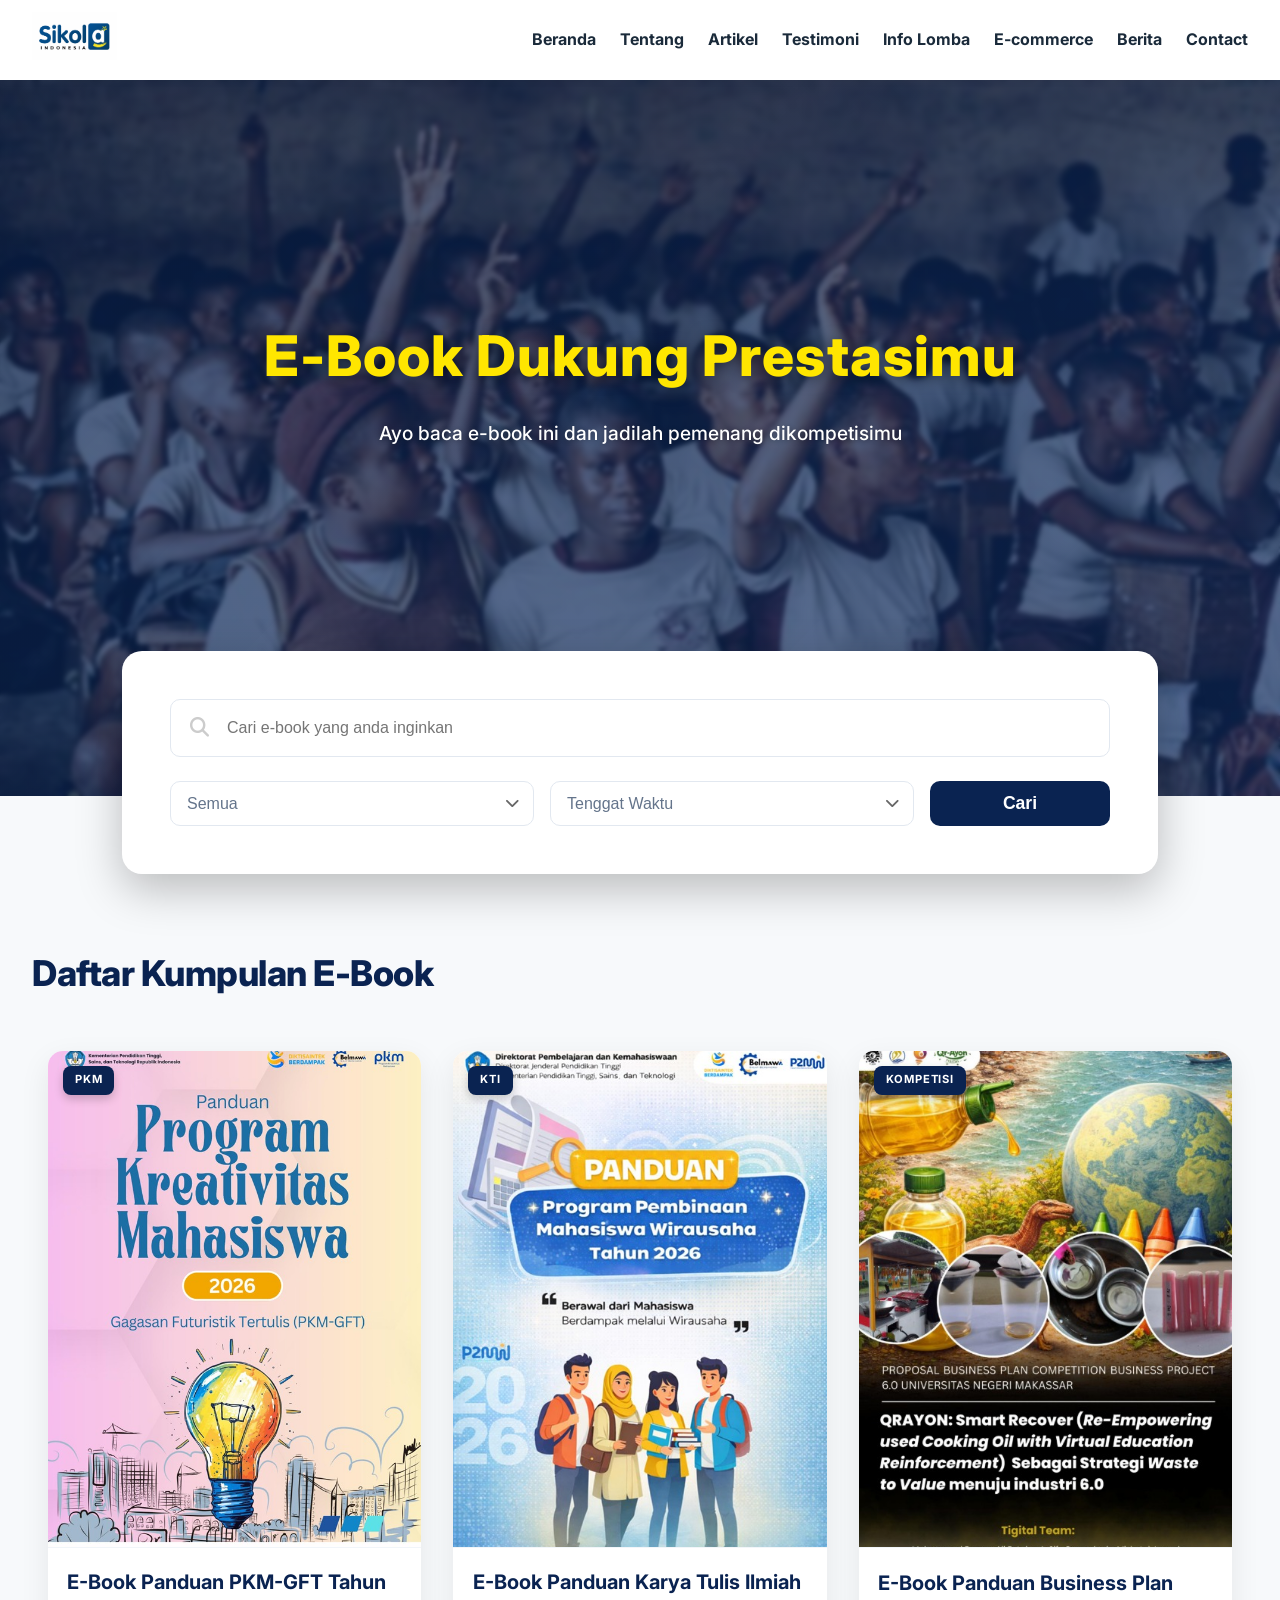
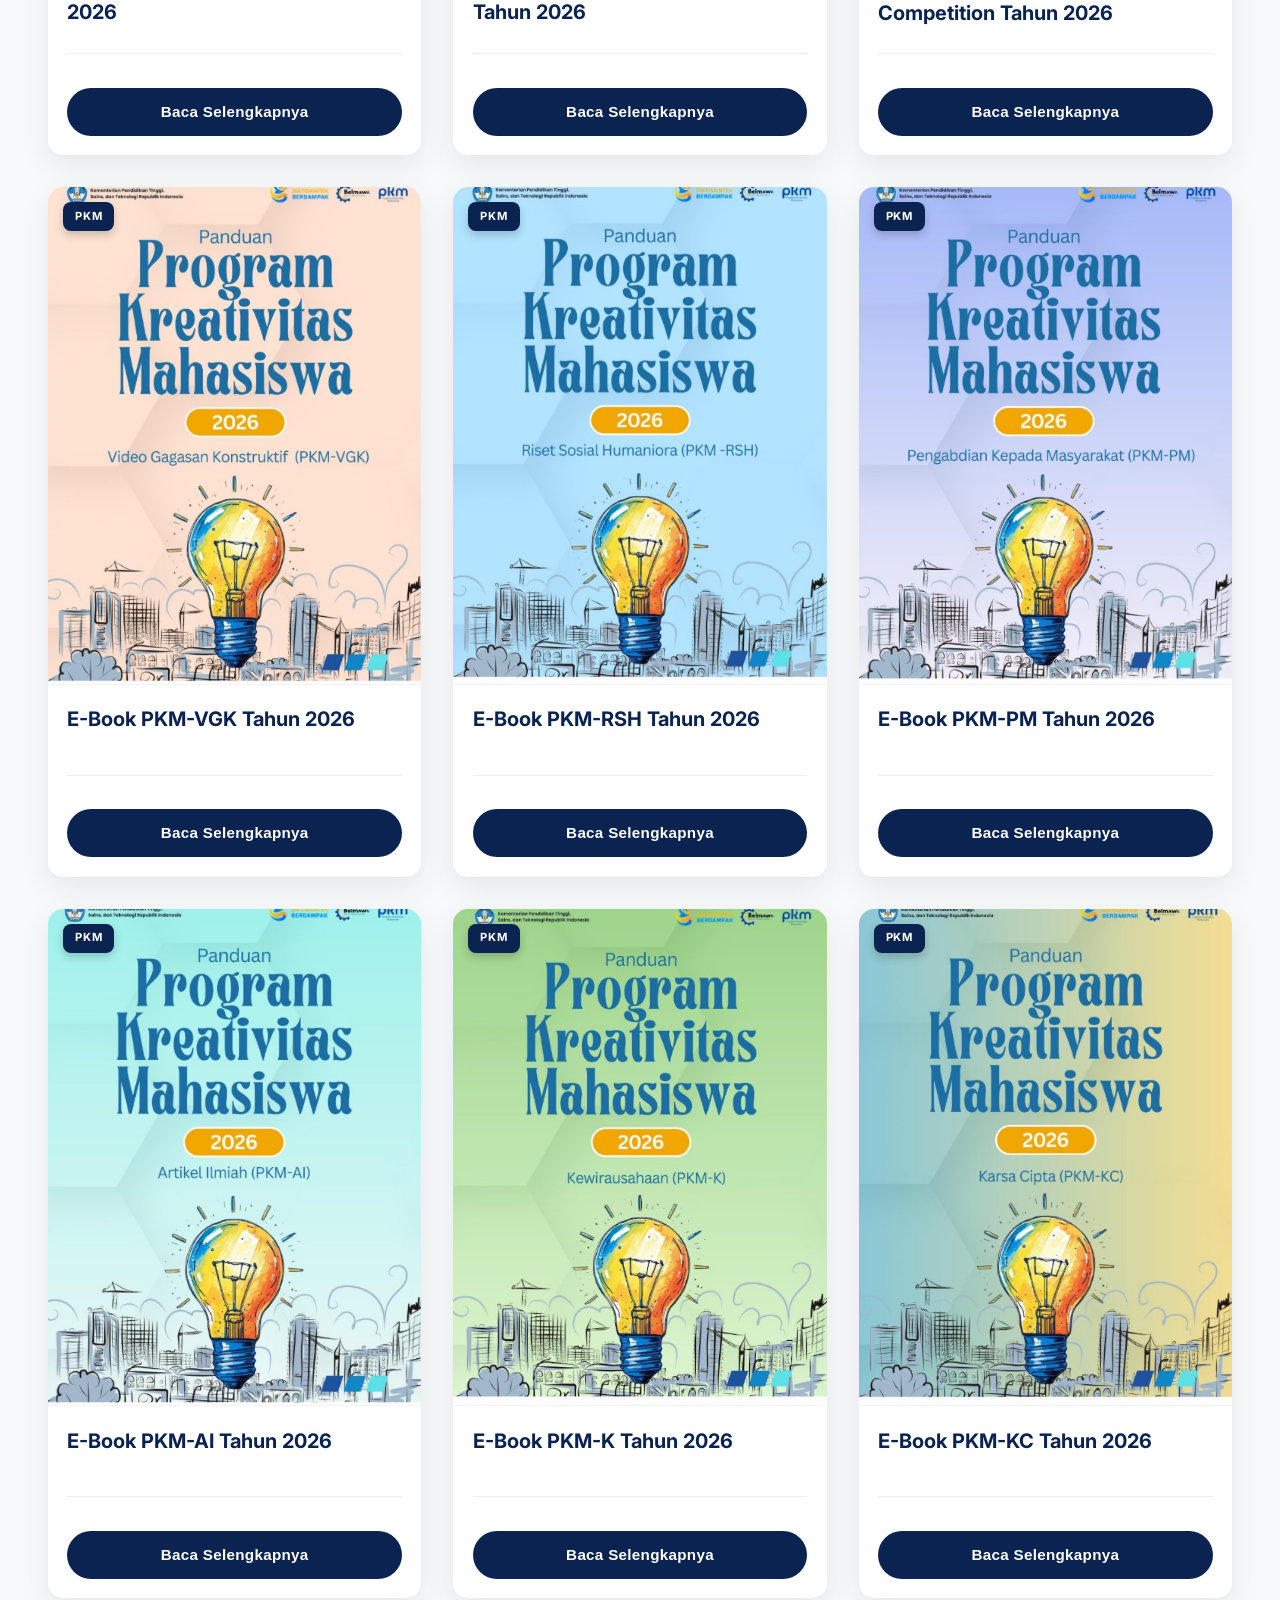
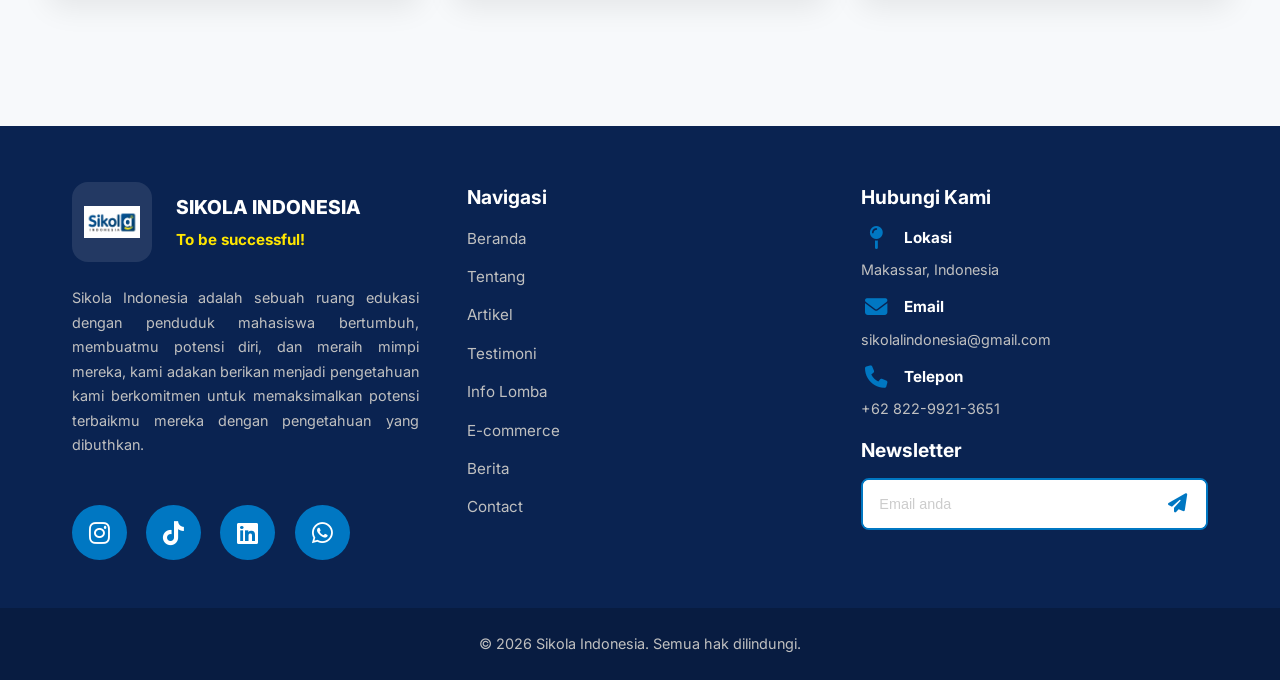
==== commit 01989a17: "Update Code Sikola" ====
--- a/artikel.html
+++ b/artikel.html
@@ -233,13 +233,13 @@
                     membuatmu potensi diri, dan meraih mimpi mereka, kami adakan berikan menjadi pengetahuan kami
                     berkomitmen untuk memaksimalkan potensi terbaikmu mereka dengan pengetahuan yang dibuthkan.</p>
                 <div class="footer-social">
-                    <a href="https://www.instagram.com/sikola.in/" target="_blank" class="footer-social-icon">
+                    <a href="https://www.instagram.com/fauzanalifatah_/" target="_blank" class="footer-social-icon">
                         <i class="fab fa-instagram"></i>
                     </a>
-                    <a href="https://www.tiktok.com/@sikola.indonesia" target="_blank" class="footer-social-icon">
+                    <a href="https://www.tiktok.com/@tezuganz" target="_blank" class="footer-social-icon">
                         <i class="fab fa-tiktok"></i>
                     </a>
-                    <a href="https://www.linkedin.com/company/sikola-indonesia/" target="_blank"
+                    <a href="https://www.linkedin.com/in/m-fauzan-ali-fatah-b330b5379/" target="_blank"
                         class="footer-social-icon">
                         <i class="fab fa-linkedin"></i>
                     </a>
@@ -282,7 +282,7 @@
                         <i class="fas fa-phone"></i>
                         <p class="label">Telepon</p>
                     </div>
-                    <p>+62 821-9941-3871</p>
+                    <p>+62 822-9921-3651</p>
                 </div>
                 <h3>Newsletter</h3>
                 <div class="newsletter-form">
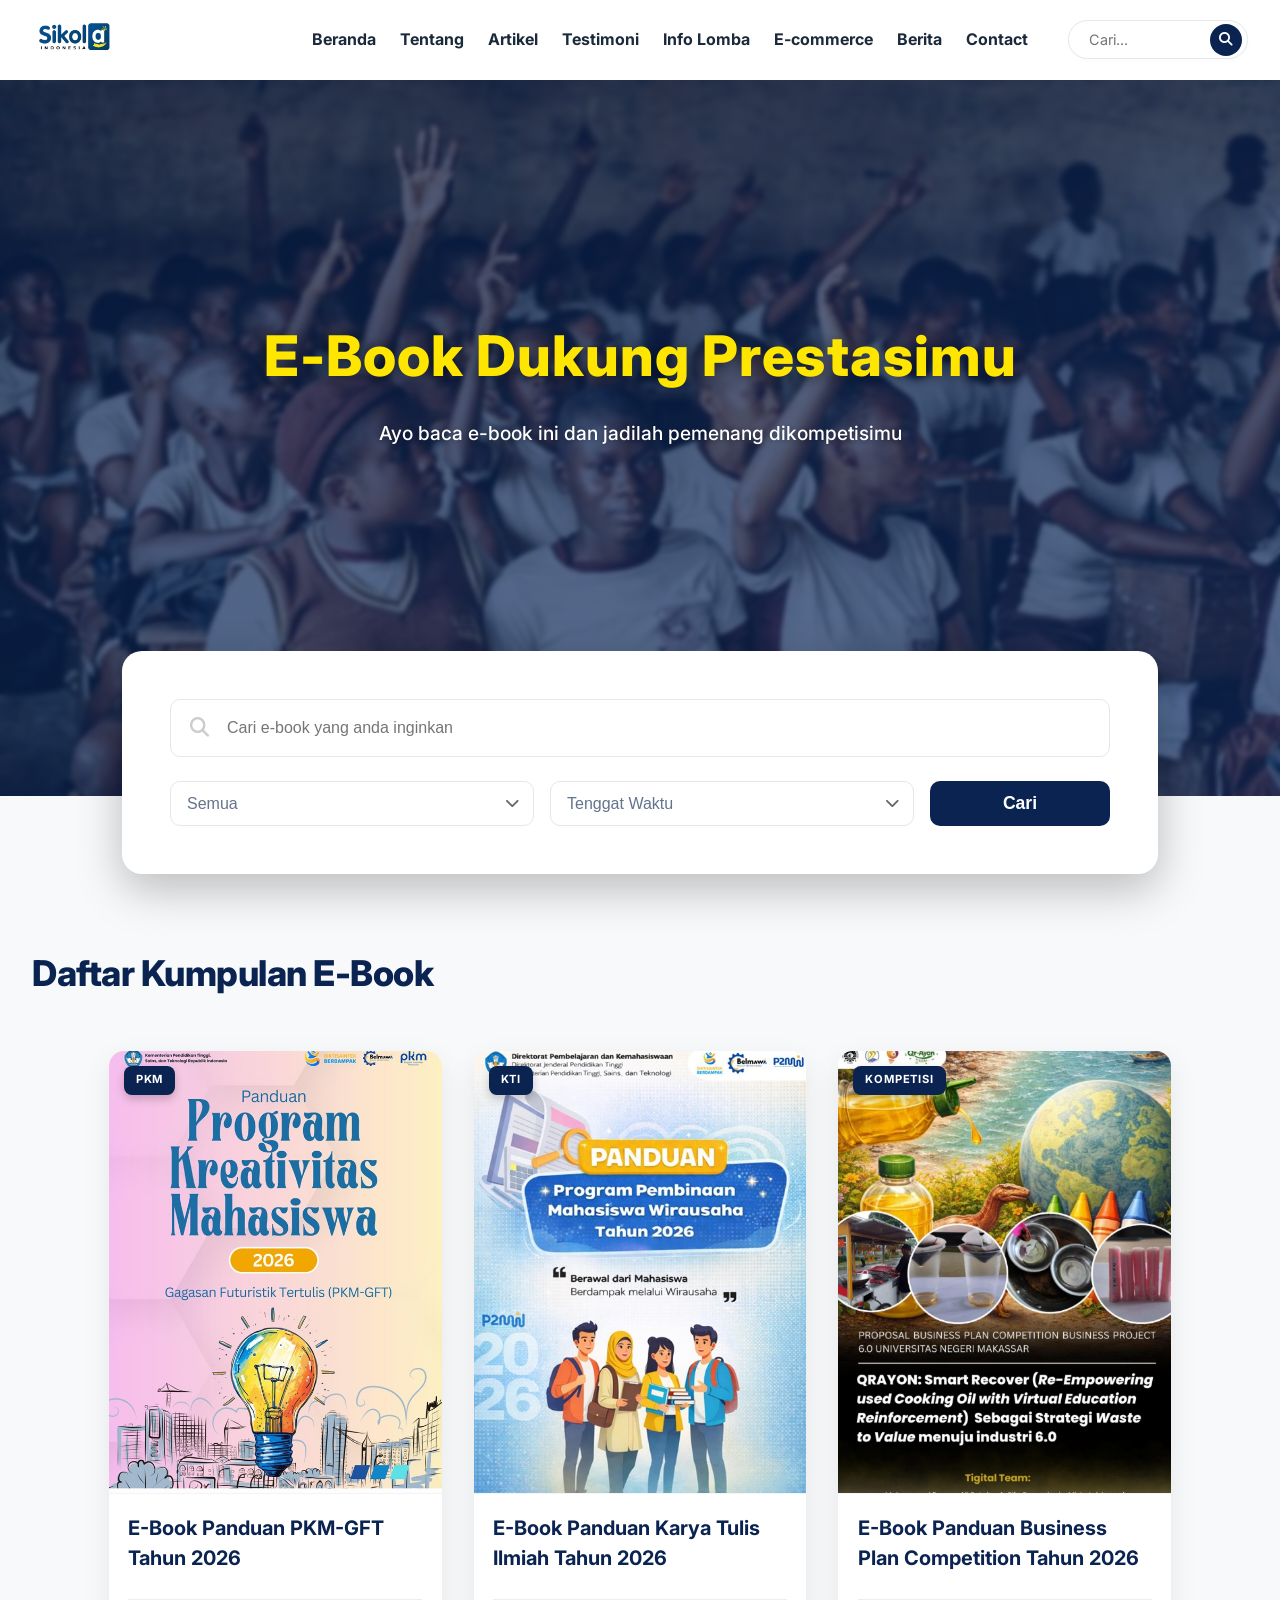
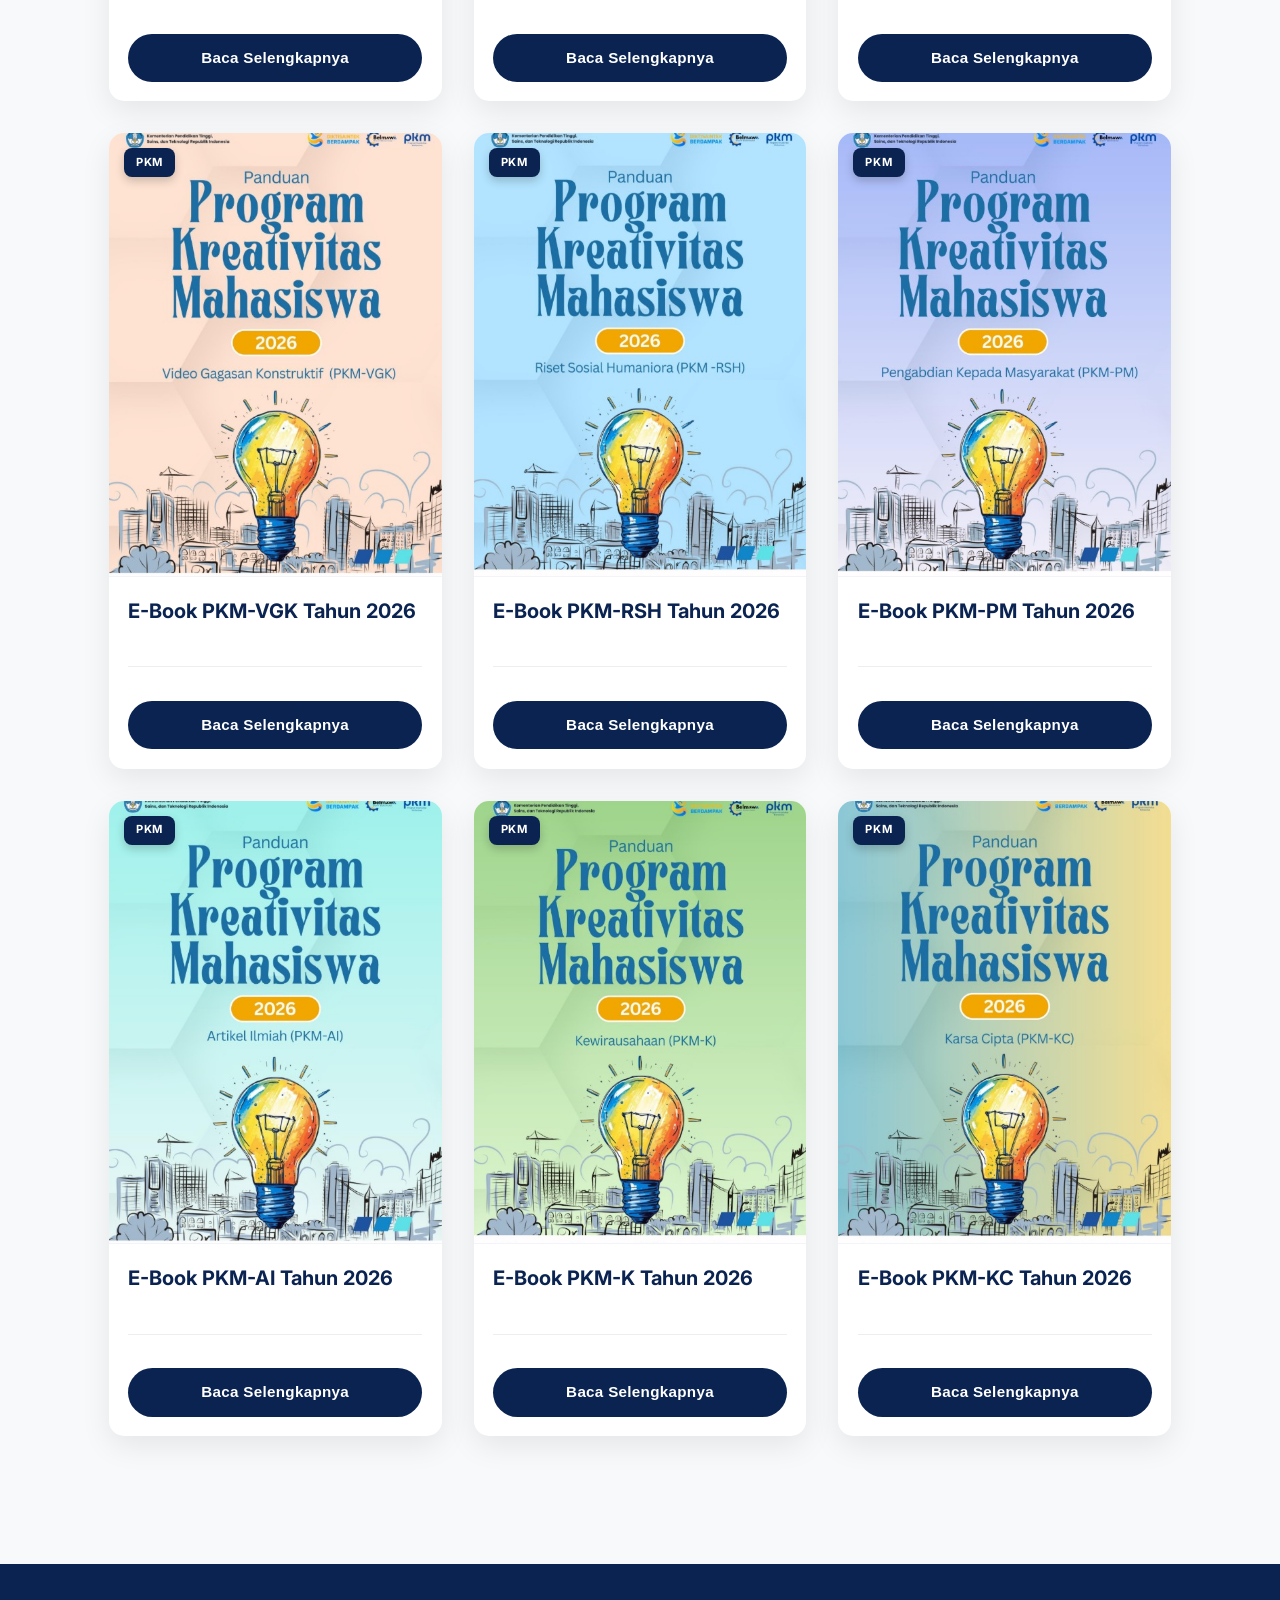
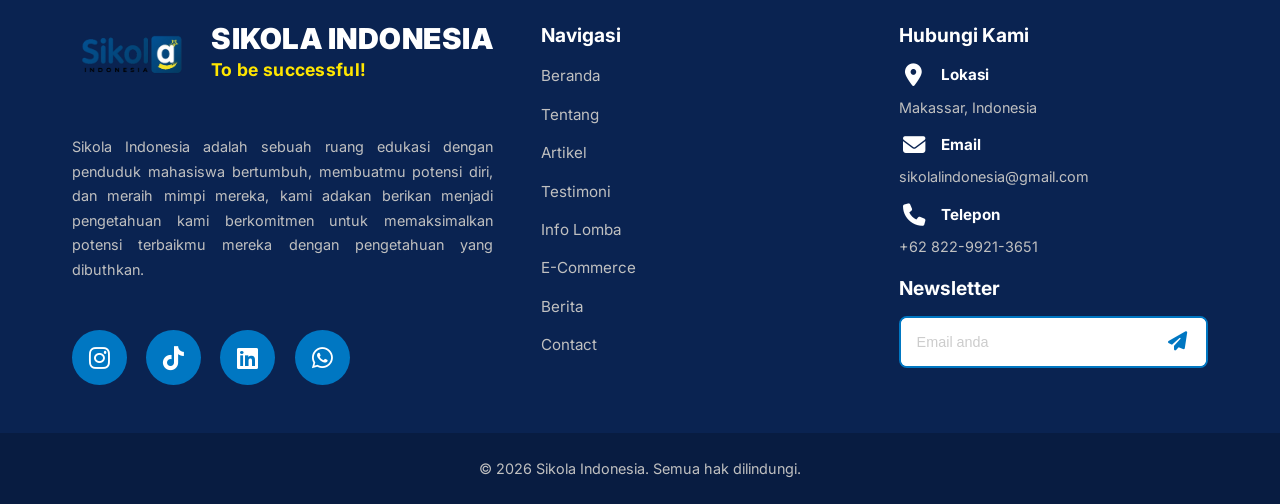
==== commit 1e647ad9: "Standardisasi footer global, perbaikan responsivitas mobile, dan efek hover glow sosmed" ====
--- a/artikel.html
+++ b/artikel.html
@@ -29,7 +29,18 @@
                 <li><a href="ecommerce.html">E-commerce</a></li>
                 <li><a href="berita.html">Berita</a></li>
                 <li><a href="index.html#kontak">Contact</a></li>
+                <li class="nav-item-search">
+                    <div class="nav-search">
+                        <input type="text" id="navbarSearch" placeholder="Cari...">
+                        <button id="navbarSearchBtn"><i class="fas fa-search"></i></button>
+                    </div>
+                </li>
             </ul>
+            <div class="menu-toggle" id="mobile-menu">
+                <span></span>
+                <span></span>
+                <span></span>
+            </div>
         </nav>
         
         <section class="artikel-hero">
@@ -254,10 +265,10 @@
                     <li><a href="index.html#beranda">Beranda</a></li>
                     <li><a href="index.html#tentang">Tentang</a></li>
                     <li><a href="artikel.html">Artikel</a></li>
-                    <li><a href="index.html#testimoni">Testimoni</a></li>
-                    <li><a href="index.html#infolmba">Info Lomba</a></li>
-                    <li><a href="index.html#ecommerce">E-commerce</a></li>
-                    <li><a href="index.html#berita">Berita</a></li>
+                    <li><a href="testimoni.html">Testimoni</a></li>
+                    <li><a href="info lomba.html">Info Lomba</a></li>
+                    <li><a href="ecommerce.html">E-Commerce</a></li>
+                    <li><a href="berita.html">Berita</a></li>
                     <li><a href="index.html#kontak">Contact</a></li>
                 </ul>
             </div>
@@ -265,7 +276,7 @@
                 <h3>Hubungi Kami</h3>
                 <div class="footer-item">
                     <div class="footer-item-header">
-                        <i class="fas fa-map-pin"></i>
+                        <i class="fas fa-map-marker-alt"></i>
                         <p class="label">Lokasi</p>
                     </div>
                     <p>Makassar, Indonesia</p>
@@ -766,6 +777,7 @@
             kategoriSelect.addEventListener('change', performSearch);
         });
     </script>
+    <script src="assets/js/script.js"></script>
 </body>
 
 </html>
--- a/assets/css/style.css
+++ b/assets/css/style.css
@@ -55,12 +55,53 @@
     width: auto;
 }
 
+/* Menu Toggle (Hamburger) */
+.menu-toggle {
+    display: none;
+    flex-direction: column;
+    justify-content: space-between;
+    width: 25px;
+    height: 20px;
+    cursor: pointer;
+    z-index: 1001;
+    margin-left: 1.5rem;
+    transition: var(--transition);
+}
+
+.menu-toggle span {
+    display: block;
+    height: 3px;
+    width: 100%;
+    background: var(--primary-color);
+    border-radius: 3px;
+    transition: all 0.3s ease;
+}
+
+.menu-toggle.active span:nth-child(1) {
+    transform: translateY(8.5px) rotate(45deg);
+}
+
+.menu-toggle.active span:nth-child(2) {
+    opacity: 0;
+}
+
+.menu-toggle.active span:nth-child(3) {
+    transform: translateY(-8.5px) rotate(-45deg);
+}
+
+.menu-toggle.active span {
+    background: #fff; /* White bars when menu is open on navy background */
+}
+
+
 .nav-links {
     list-style: none;
     display: flex;
+    align-items: center;
     gap: 1.5rem;
     margin: 0;
     padding: 0;
+    margin-left: auto; /* Mendorong menu ke kanan */
 }
 
 .nav-links li a {
@@ -68,11 +109,86 @@
     color: #1a2a3a;
     font-weight: 700;
     font-size: 1rem;
-    transition: color 0.2s ease;
+    transition: all 0.3s ease;
 }
 
 .nav-links li a:hover {
-    color: var(--secondary-color);
+    background: var(--accent-color);
+    color: var(--primary-color);
+    padding: 0.5rem 1rem;
+    margin: -0.5rem -1rem; /* Offset padding to keep text position fixed */
+    border-radius: var(--border-radius-full);
+}
+
+.nav-links li a.active {
+    color: #1a2a3a; /* Match the color of Tentang and other standard links */
+}
+
+/* Navbar Search Styles */
+.nav-item-search {
+    margin-left: 1rem;
+}
+
+.nav-search {
+    display: flex;
+    align-items: center;
+    background: #ffffff;
+    border-radius: 50px;
+    padding: 2px 5px 2px 15px;
+    border: 1.5px solid #e2e8f0;
+    transition: all 0.4s cubic-bezier(0.4, 0, 0.2, 1);
+    max-width: 180px;
+    box-shadow: 0 2px 4px rgba(0, 0, 0, 0.02);
+}
+
+.nav-search:focus-within {
+    background: #fff;
+    border-color: var(--secondary-color);
+    box-shadow: 0 4px 12px rgba(0, 119, 194, 0.15);
+    max-width: 280px; /* Sedikit lebih lebar saat fokus */
+}
+
+.nav-search input {
+    border: none;
+    background: transparent;
+    outline: none;
+    padding: 8px 5px;
+    font-size: 0.9rem;
+    font-family: inherit;
+    width: 100%;
+}
+
+.nav-search button {
+    background: var(--primary-color);
+    color: #fff;
+    border: none;
+    width: 32px;
+    height: 32px;
+    border-radius: 50%;
+    cursor: pointer;
+    display: flex;
+    align-items: center;
+    justify-content: center;
+    transition: all 0.3s cubic-bezier(0.4, 0, 0.2, 1);
+    flex-shrink: 0;
+}
+
+.nav-search button:hover {
+    background: var(--secondary-color);
+    transform: scale(1.05);
+}
+
+.nav-search button i {
+    font-size: 0.85rem;
+}
+
+@media (max-width: 1024px) {
+    .nav-search {
+        margin-left: 0;
+        margin-top: 1rem;
+        max-width: 100%;
+        width: 100%;
+    }
 }
 
 /* ===================================
@@ -224,8 +340,8 @@
 .btn-detail {
     color: var(--secondary-color);
     border: 2px solid var(--secondary-color);
-    padding: 0.8rem 1.8rem;
-    font-size: 0.95rem;
+    padding: 0.6rem 1.5rem;
+    font-size: 0.9rem;
     background: transparent;
     margin-top: 1.2rem;
     align-self: flex-start;
@@ -243,8 +359,8 @@
     background: #0077c2;
     color: #fff;
     border: none;
-    padding: 0.9rem 2rem;
-    font-size: 1rem;
+    padding: 0.7rem 1.6rem;
+    font-size: 0.95rem;
     font-weight: 700;
     border-radius: 30px;
     margin-top: 1.2rem;
@@ -276,8 +392,8 @@
     background: #0077c2;
     color: #fff;
     border: none;
-    padding: 0.9rem 2rem;
-    font-size: 1rem;
+    padding: 0.7rem 1.6rem;
+    font-size: 0.95rem;
     font-weight: 700;
     border-radius: 30px;
     margin-top: 1.2rem;
@@ -392,8 +508,9 @@
 }
 
 .tab-btn:hover {
-    border-color: var(--secondary-color);
-    background: rgba(0, 119, 194, 0.1);
+    border-color: var(--accent-color);
+    background: var(--accent-color) !important;
+    color: var(--primary-color) !important;
 }
 
 /* ===================================
@@ -403,7 +520,7 @@
 section {
     padding: 4rem 2rem;
     width: 100%;
-    min-height: 100vh;
+    min-height: auto;
     display: flex;
     flex-direction: column;
     justify-content: flex-start;
@@ -440,11 +557,17 @@
 
 .tentang-content {
     display: flex;
-    gap: 5rem;
-    max-width: 1200px;
-    width: 100%;
+    gap: 3rem;
+    max-width: 1100px;
+    width: 95%;
+    margin: 0 auto;
     align-items: flex-start;
     justify-content: center;
+}
+@media (min-width: 1201px) {
+    .tentang-content {
+        gap: 5rem;
+    }
 }
 
 .tentang-img {
@@ -483,8 +606,8 @@
 
 .tentang-text p {
     color: var(--text-light);
-    line-height: 1.9;
-    margin-bottom: 1.2rem;
+    line-height: 1.6;
+    margin-bottom: 0.8rem;
     font-size: 1rem;
     text-align: justify;
 }
@@ -496,6 +619,13 @@
     margin-top: 3rem;
     width: 100%;
     max-width: 100%;
+}
+
+@media (max-width: 600px) {
+    .about-stats {
+        grid-template-columns: repeat(2, 1fr);
+        gap: 1rem;
+    }
 }
 
 .stat {
@@ -544,9 +674,14 @@
     color: #25D366;
 }
 
+/* Uniform Blue Hover Effect for all Social Cards */
 .stat-link:hover {
     transform: translateY(-8px);
-    box-shadow: var(--shadow-lg);
+    box-shadow: 0 10px 30px rgba(0, 119, 194, 0.4);
+}
+
+.stat-link:hover .stat-label {
+    color: var(--secondary-color);
 }
 
 .stat-link:hover i {
@@ -714,10 +849,10 @@
 }
 
 .mentor-name {
-    color: #64748b;
-    font-size: 0.85rem;
-    font-weight: 500;
-    margin-bottom: 0.5rem;
+    color: #444;
+    font-size: 1.05rem;
+    font-weight: 600;
+    margin-bottom: 0.4rem;
     min-height: 1.1rem;
 }
 
@@ -729,7 +864,7 @@
 
 .card-lomba .date {
     color: var(--secondary-color);
-    font-size: 1rem;
+    font-size: 1.0rem;
     font-weight: 600;
     margin-bottom: 1.2rem;
     display: flex;
@@ -806,6 +941,7 @@
     grid-template-columns: repeat(2, 1fr);
     gap: 1.2rem;
     max-width: 1000px;
+    width: 90%;
     margin: 0 auto 3rem;
     padding: 0 1rem;
 }
@@ -927,16 +1063,27 @@
 .card-mentor .card-body h4 {
     color: var(--primary-color);
     font-size: 1.1rem;
-    margin: 0.8rem 0 0.8rem 0;
+    margin: 0 0 0.2rem 0;
     font-weight: 700;
+}
+
+.card-mentor .mentor-name {
+    color: #444;
+    font-size: 1.05rem;
+    margin: 0 0 0.5rem 0;
+    font-weight: 600;
 }
 
 .card-mentor .desc {
     color: var(--text-light);
     font-size: 0.95rem;
-    line-height: 1.6;
-    margin: 1rem 0;
+    line-height: 1.4;
+    margin: 0 0 0.4rem 0;
     flex-grow: 1;
+}
+
+.card-mentor .card-divider {
+    margin: 0.5rem 0;
 }
 
 .card-mentor .price {
@@ -1212,23 +1359,24 @@
 .footer-logo-section {
     display: flex;
     align-items: center;
-    gap: 1.5rem;
+    gap: 1.2rem;
+    margin-bottom: 1.5rem;
 }
 
 .footer-logo-wrapper {
     display: flex;
     align-items: center;
     justify-content: center;
-    width: 80px;
-    height: 80px;
+    width: auto;
+    height: auto;
     flex-shrink: 0;
-    background: rgba(255, 255, 255, 0.1);
-    border-radius: var(--border-radius-lg);
+    background: transparent;
+    padding: 0;
 }
 
 .footer-logo-img {
-    width: 70%;
-    height: 70%;
+    width: 120px;
+    height: auto;
     object-fit: contain;
 }
 
@@ -1237,16 +1385,22 @@
 }
 
 .footer-title h3 {
-    font-size: 1.2rem;
-    margin: 0 0 0.3rem 0;
-    font-weight: 800;
+    font-size: 1.8rem;
+    color: #fff;
+    margin: 0;
+    font-weight: 900;
+    letter-spacing: 0.5px;
+    line-height: 1.1;
+    text-transform: uppercase;
+    white-space: nowrap;
 }
 
 .footer-title p {
-    color: var(--accent-color);
+    color: #ffe600;
     font-weight: 700;
-    margin: 0;
-    font-size: 0.95rem;
+    margin-top: 2px;
+    font-size: 1.1rem;
+    letter-spacing: 0.3px;
 }
 
 .footer-desc {
@@ -1315,7 +1469,7 @@
 }
 
 .footer-item-header i {
-    color: var(--secondary-color);
+    color: #fff;
     font-size: 1.4rem;
     width: 30px;
     text-align: center;
@@ -1840,6 +1994,15 @@
    =================================== */
 
 @media (max-width: 1024px) {
+    .navbar {
+        padding: 0.75rem 1.5rem;
+    }
+
+    .menu-toggle {
+        display: flex;
+        order: 3;
+    }
+
     .modal-content {
         max-width: 900px;
     }
@@ -1871,7 +2034,7 @@
 
     section {
         padding: 3rem 1.5rem;
-        min-height: 100vh;
+        min-height: auto;
     }
 
     section h2 {
@@ -1976,18 +2139,33 @@
     .subtitle {
         font-size: 1rem;
         margin-bottom: 2rem;
+        text-align: justify;
+    }
+
+    .berita-cards {
+        grid-template-columns: 1fr !important;
     }
 
     .tentang-content {
         flex-direction: column;
-        gap: 2rem;
+        gap: 1.5rem;
+        align-items: center;
     }
 
     .tentang-img {
         flex: 0 0 auto;
         width: 100%;
         max-width: 180px;
+        height: 280px;
         margin: 0 auto;
+    }
+
+    .tentang-text {
+        text-align: center;
+    }
+
+    .tentang-text p {
+        text-align: justify;
     }
 
     .cards-grid {
@@ -2027,8 +2205,8 @@
     }
 
     .btn-detail {
-        padding: 0.7rem 1.5rem;
-        font-size: 0.9rem;
+        padding: 0.5rem 1.2rem;
+        font-size: 0.85rem;
     }
 
     .contact-container {
@@ -2051,16 +2229,37 @@
     }
 
     .footer-logo-section {
-        flex-direction: column;
-        gap: 1rem;
+        flex-direction: row;
+        align-items: center;
+        gap: 0.8rem;
+        justify-content: flex-start;
+        margin-bottom: 1.2rem;
+    }
+
+    .footer-logo-img {
+        width: 80px;
+    }
+
+    .footer-title h3 {
+        font-size: 1.5rem;
+    }
+
+    .footer-title p {
+        font-size: 0.9rem;
     }
 
     .footer-title {
-        width: 100%;
+        text-align: left;
     }
 
     .footer-desc {
+        text-align: justify;
         font-size: 0.85rem;
+        line-height: 1.6;
+    }
+
+    .footer-social {
+        justify-content: flex-start;
     }
 }
 
@@ -2123,10 +2322,10 @@
         padding: 0.5rem 0.75rem;
     }
 
-    .nav-links {
-        gap: 0.5rem;
-        font-size: 0.8rem;
-    }
+    .nav-search {
+        max-width: 100%;
+    }
+
 
     .hero {
         min-height: 60vh;
@@ -2229,8 +2428,12 @@
 /* Standardize button group position for e-commerce */
 .card-mentor .btn-group { margin-top: auto !important; }
 
-/* Change Berita Cards to 3 Column Layout */
-.berita-cards { grid-template-columns: repeat(3, 1fr) !important; }
+/* Change Berita Cards to 3 Column Layout for Desktop */
+@media (min-width: 992px) {
+    .berita-cards {
+        grid-template-columns: repeat(3, 1fr) !important;
+    }
+}
 
 /* Standardize Baca Selengkapnya buttons to be full-width (rata kiri kanan) */
 .btn-detail { width: 100% !important; text-align: center !important; justify-content: center !important; align-self: center !important; margin: 0 !important; padding: 0.6rem 1.5rem !important; font-size: 0.95rem !important; border-radius: 30px !important; }
@@ -2283,3 +2486,117 @@
 
 /* Badge style matching ZanWeb reference - more rectangular shape */
 .card-badge, .berita-badge { border-radius: 8px !important; padding: 0.35rem 0.75rem !important; font-size: 0.7rem !important; font-weight: 700 !important; letter-spacing: 0.8px !important; text-transform: uppercase !important; }
+
+/* ==========================================================================
+   FORCE UNIQUE MOBILE MENU STYLES (FULLSCREEN NAVY)
+   Added at the end to prevent overrides
+   ========================================================================== */
+@media (max-width: 1024px) {
+    /* Fixed header area that stays on top */
+    .navbar {
+        position: fixed !important;
+        width: 100% !important;
+        top: 0 !important;
+        left: 0 !important;
+        z-index: 10001 !important;
+        background: #fff; /* White by default */
+        transition: all 0.3s ease;
+    }
+
+    /* Navbar stays white even when menu is active */
+    .navbar:has(.menu-toggle.active) {
+        background: #fff !important;
+        box-shadow: 0 2px 10px rgba(0,0,0,0.1) !important;
+    }
+
+    /* Keep Logo original colors */
+    .navbar:has(.menu-toggle.active) .logo img {
+        filter: none !important;
+    }
+
+    nav .nav-links {
+        position: fixed !important;
+        right: -110% !important;
+        top: 72px !important; /* Starts exactly below the white navbar */
+        height: calc(100vh - 72px) !important; /* Fill remaining height */
+        width: 100% !important;
+        max-width: none !important;
+        background: #0a2351 !important; /* Menu body is Navy */
+        flex-direction: column !important;
+        align-items: flex-start !important;
+        justify-content: flex-start !important;
+        gap: 0 !important;
+        box-shadow: none !important;
+        transition: all 0.4s ease !important;
+        z-index: 10000 !important;
+        padding: 2rem 1.5rem 2rem 1.5rem !important; /* Standard padding */
+        overflow-y: auto !important;
+        display: flex !important;
+    }
+
+    nav .nav-links.active {
+        right: 0 !important;
+    }
+
+    nav .nav-links li {
+        width: 100% !important;
+        text-align: left !important;
+        border-bottom: 1px solid rgba(255, 255, 255, 0.1) !important;
+        padding: 0 !important;
+        margin: 0 !important;
+    }
+
+    nav .nav-links li a {
+        font-size: 1.1rem !important;
+        display: flex !important;
+        justify-content: space-between !important;
+        align-items: center !important;
+        padding: 1.25rem 0.5rem !important;
+        width: 100% !important;
+        color: #fff !important;
+        font-weight: 500 !important;
+        background: transparent !important;
+        margin: 0 !important;
+        border-radius: 0 !important;
+    }
+
+    nav .nav-links li a:hover {
+        background: rgba(255, 255, 255, 0.1) !important;
+        color: #ffe600 !important;
+    }
+
+    nav .nav-links li a::after {
+        content: '\f054' !important;
+        font-family: 'Font Awesome 6 Free' !important;
+        font-weight: 900 !important;
+        font-size: 0.8rem !important;
+        opacity: 0.6 !important;
+    }
+
+    /* Ensure Logo and Toggle are on top of the fullscreen menu */
+    nav .logo, 
+    nav .menu-toggle {
+        z-index: 10002 !important;
+    }
+
+    /* Handle Toggle Icon Color - Keep Navy even when active */
+    .menu-toggle.active span {
+        background: #0a2351 !important;
+    }
+
+    /* Search inside Menu */
+    nav .nav-links .nav-item-search {
+        border-bottom: none !important;
+        margin-top: 2rem !important;
+        width: 100% !important;
+    }
+
+    nav .nav-links .nav-search {
+        background: #fff !important;
+        border-radius: 50px !important;
+        max-width: 100% !important;
+        width: 100% !important;
+        margin: 0 !important;
+        display: flex !important;
+    }
+}
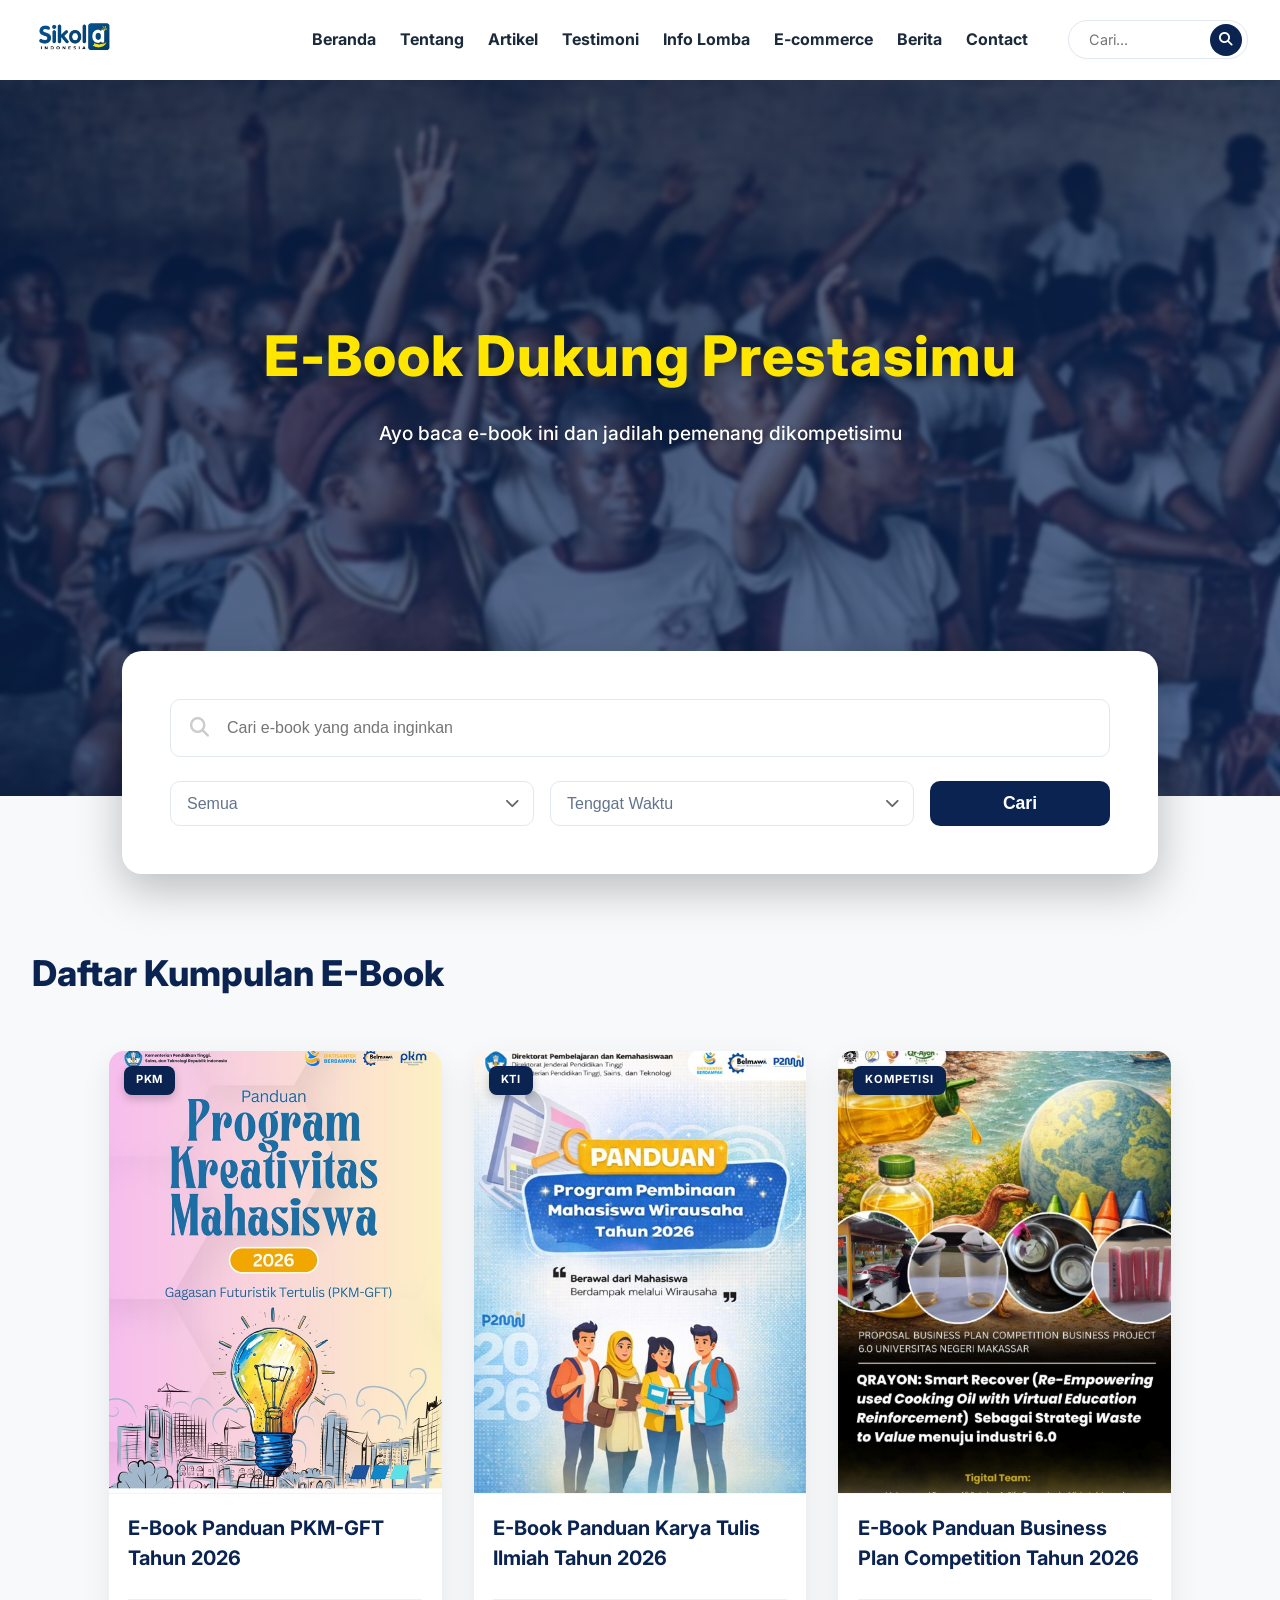
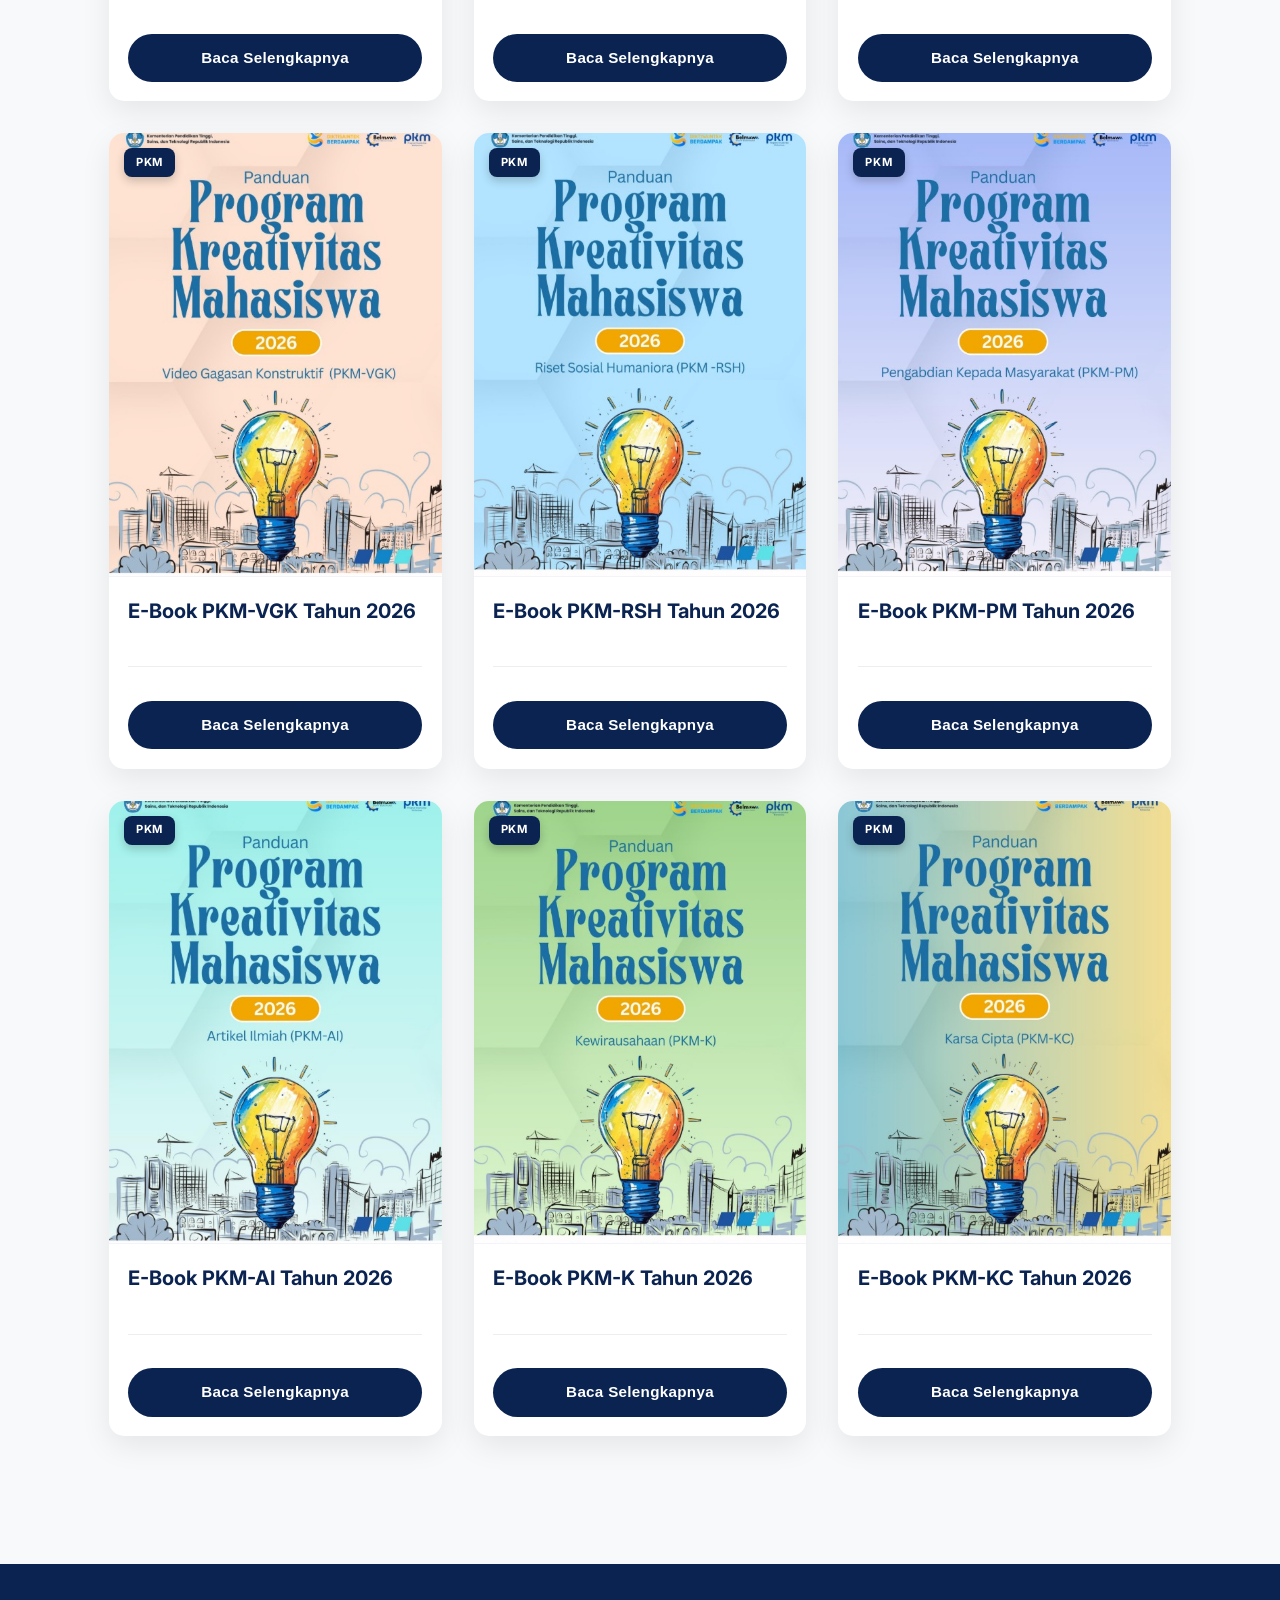
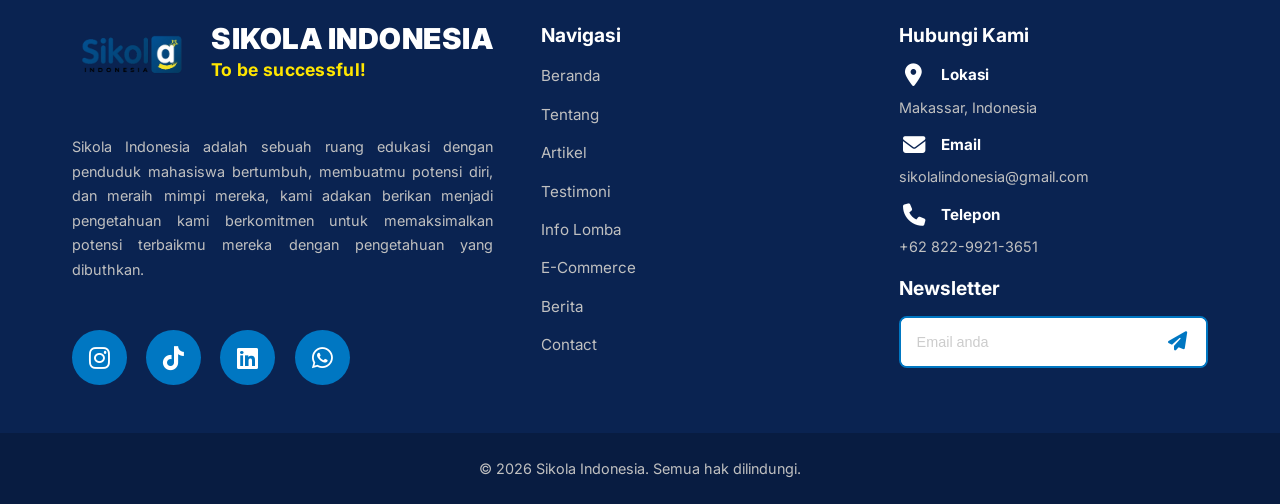
==== commit 1b17d395: "Update Code Sikola Indonesia" ====
--- a/artikel.html
+++ b/artikel.html
@@ -665,12 +665,11 @@
         }
 
         @media (max-width: 650px) {
-            .ebook-grid {
-                grid-template-columns: 1fr;
-            }
-            .page-artikel .hero-content h1 {
-                font-size: 2.22rem;
-            }
+            .ebook-grid { grid-template-columns: 1fr; }
+            .page-artikel .hero-content h1 { font-size: 2.22rem !important; }
+            .search-filter-container { padding: 1.5rem !important; transform: translateY(100px) !important; gap: 1rem !important; }
+            .filter-row { grid-template-columns: 1fr !important; }
+            .btn-search { grid-column: span 1 !important; width: 100%; height: 50px; }
         }
 
         /* No Results Styles */
--- a/assets/css/style.css
+++ b/assets/css/style.css
@@ -436,7 +436,7 @@
 
 section > .btn-primary {
     display: block;
-    margin: 2.5rem auto 3rem;
+    margin: 1.5rem auto 0.1rem;
     padding: 1rem 3rem;
     width: fit-content;
     font-size: 1.05rem;
@@ -529,13 +529,25 @@
     overflow: visible;
 }
 
-section h2 {
+.home-page section:not(.hero) h2 {
     text-align: center;
     font-size: 2.5rem;
     color: var(--primary-color);
     margin-bottom: 1rem;
     font-weight: 800;
     letter-spacing: -0.5px;
+    position: relative;
+    padding-bottom: 0.5rem;
+}
+
+.home-page section:not(.hero) h2::after {
+    content: '';
+    display: block;
+    width: 60px;
+    height: 4px;
+    background: var(--secondary-color);
+    margin: 0.8rem auto 0;
+    border-radius: 2px;
 }
 
 .subtitle {
@@ -718,7 +730,7 @@
     gap: 2rem;
     max-width: 1400px;
     width: 100%;
-    margin-bottom: 2rem;
+    margin-bottom: 1rem;
 }
 
 /* Info Lomba Cards - 3 Column Layout */
@@ -1545,7 +1557,7 @@
 .modal {
     display: none;
     position: fixed;
-    z-index: 1000;
+    z-index: 20000;
     left: 0;
     top: 0;
     width: 100%;
@@ -2066,11 +2078,12 @@
     }
 
     .modal-close {
-        top: 1rem;
-        right: 1rem;
-        width: 40px;
-        height: 40px;
-        font-size: 1.5rem;
+        top: 1.25rem;
+        right: 1.25rem;
+        width: 44px;
+        height: 44px;
+        font-size: 1.8rem;
+        background: rgba(0, 0, 0, 0.5);
     }
 
     .modal-text {
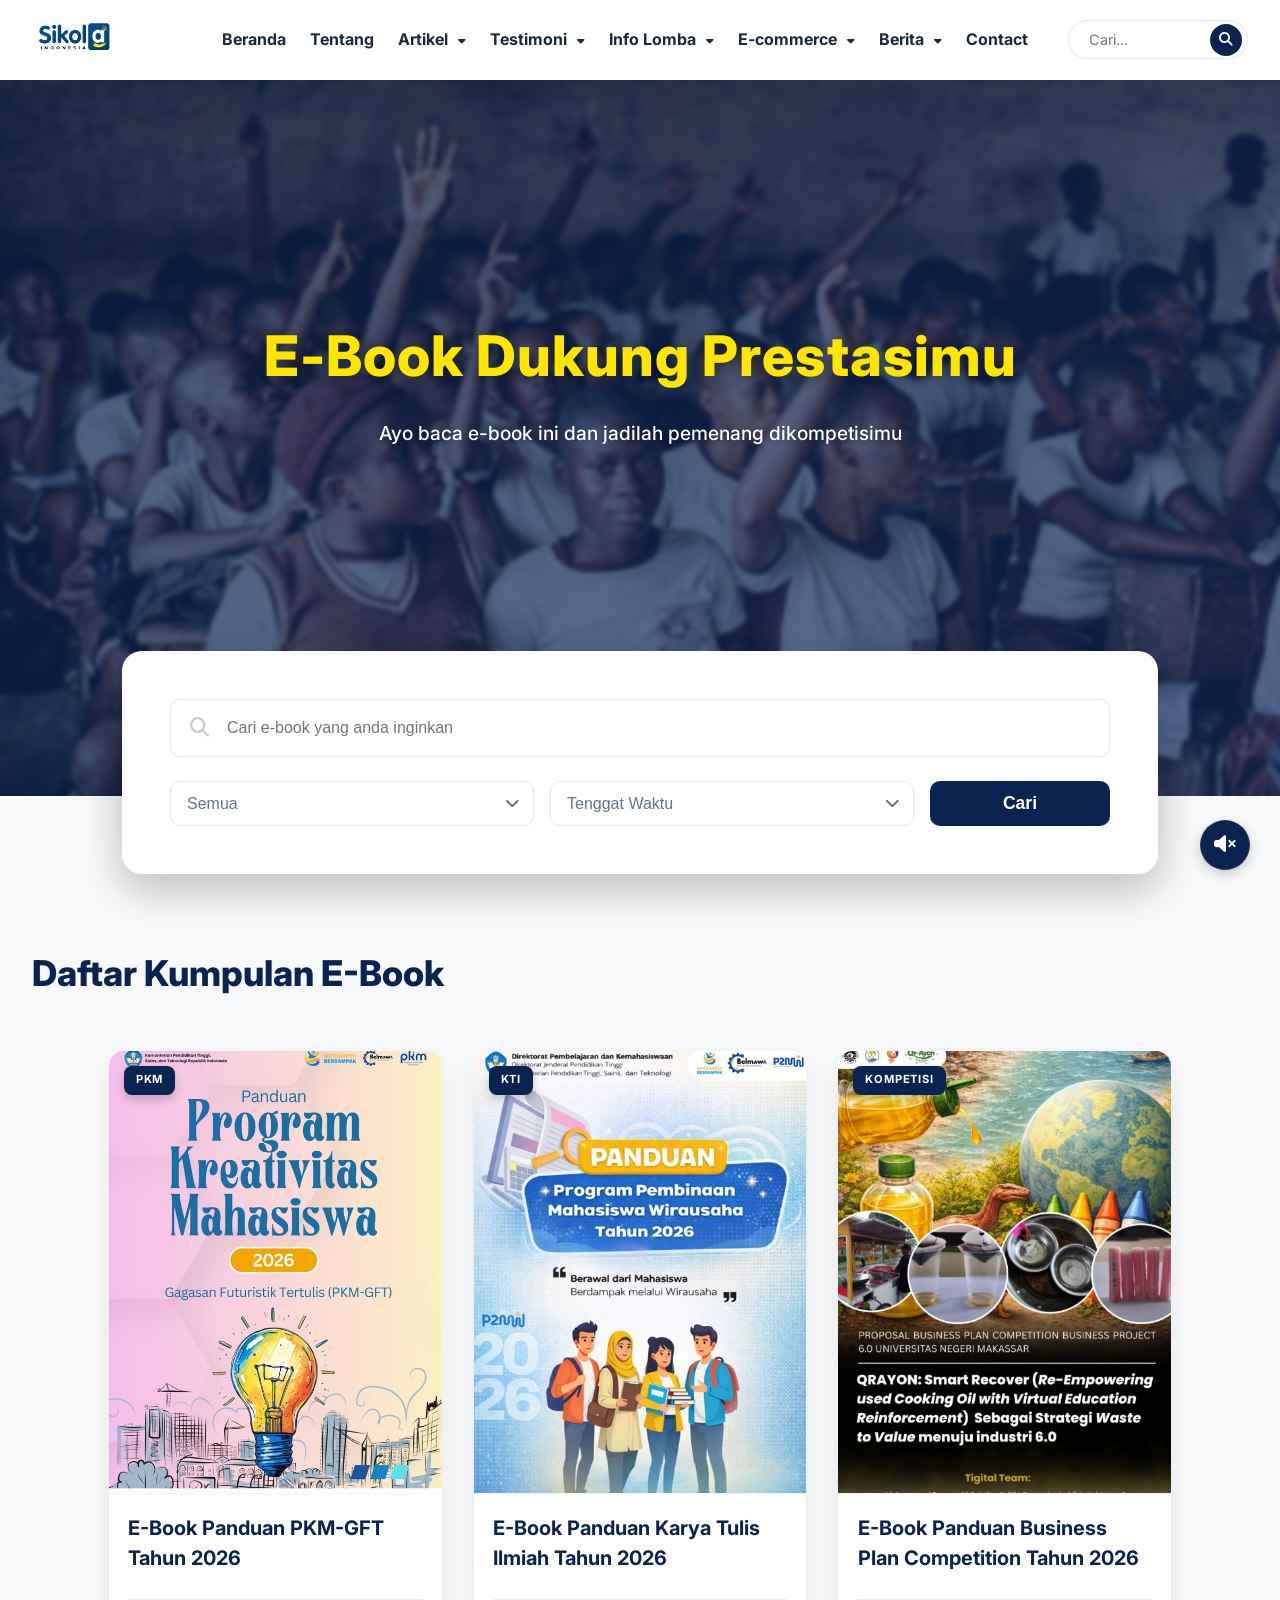
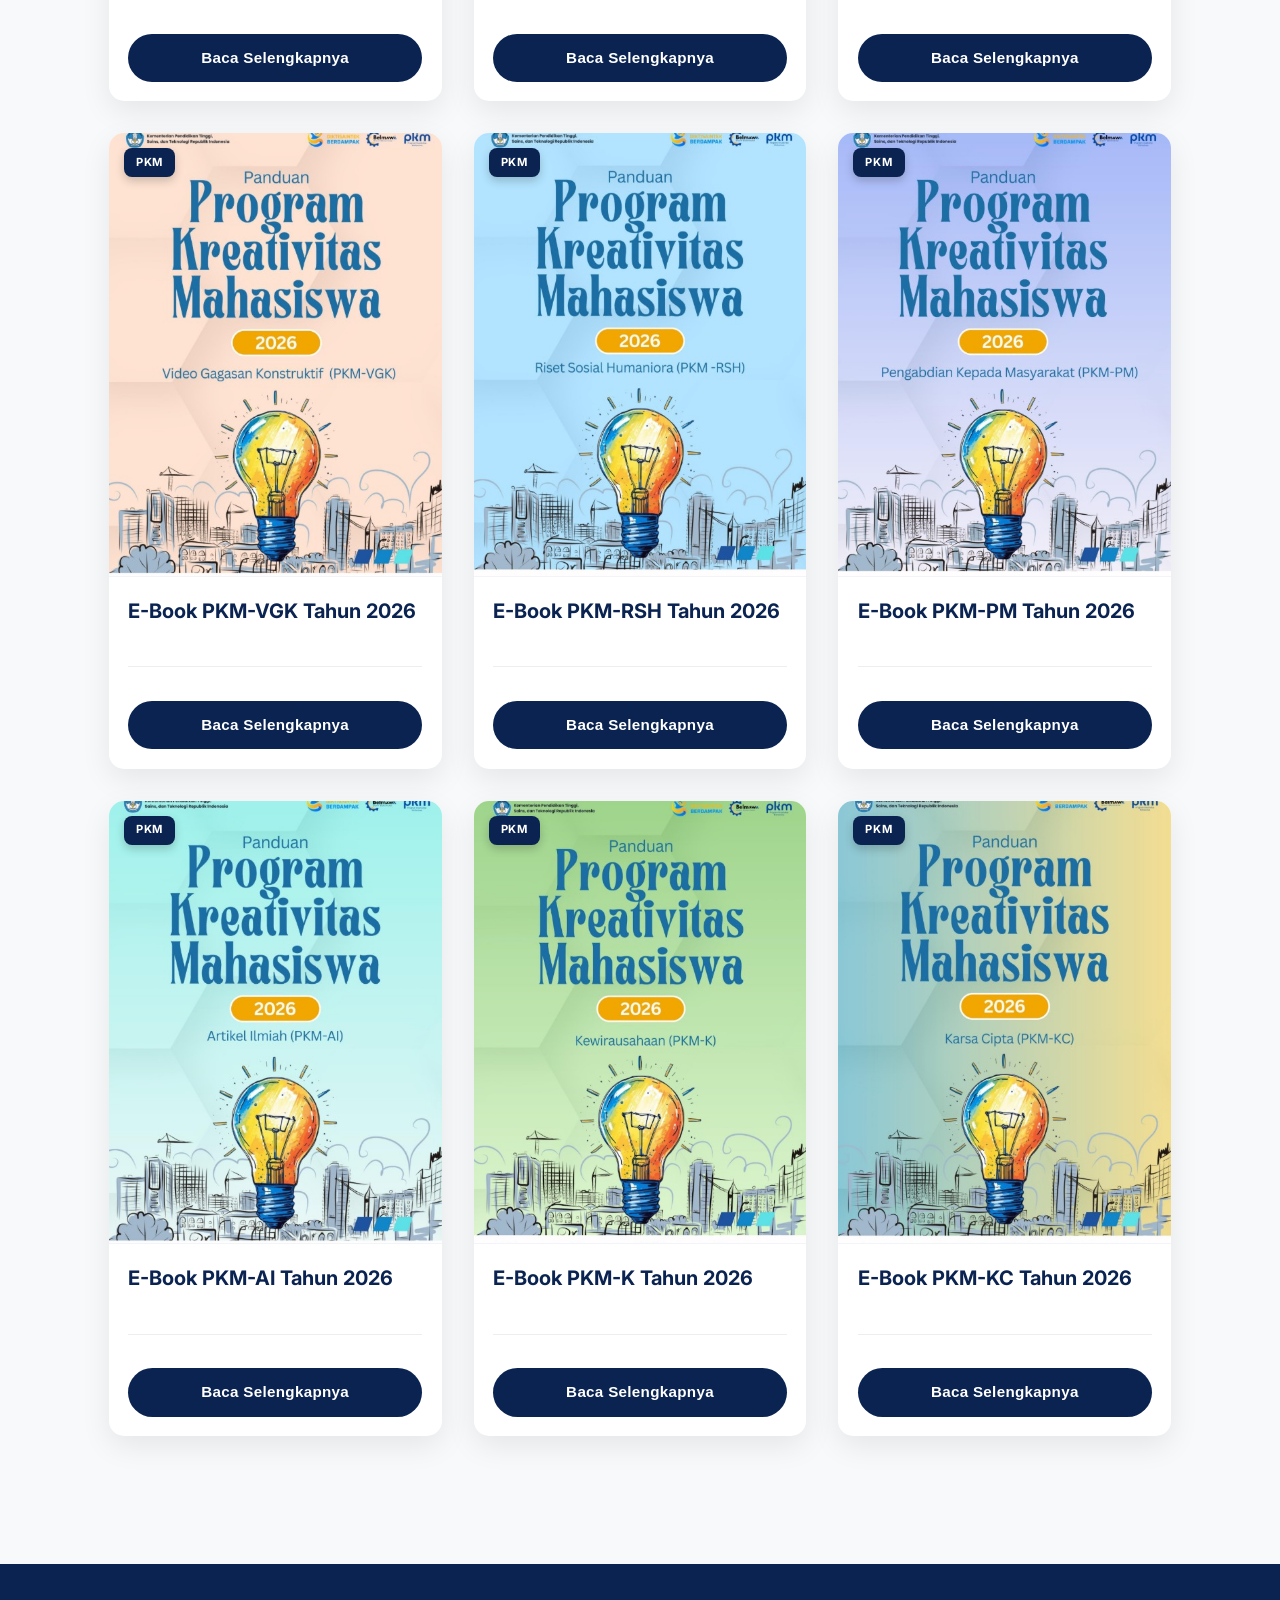
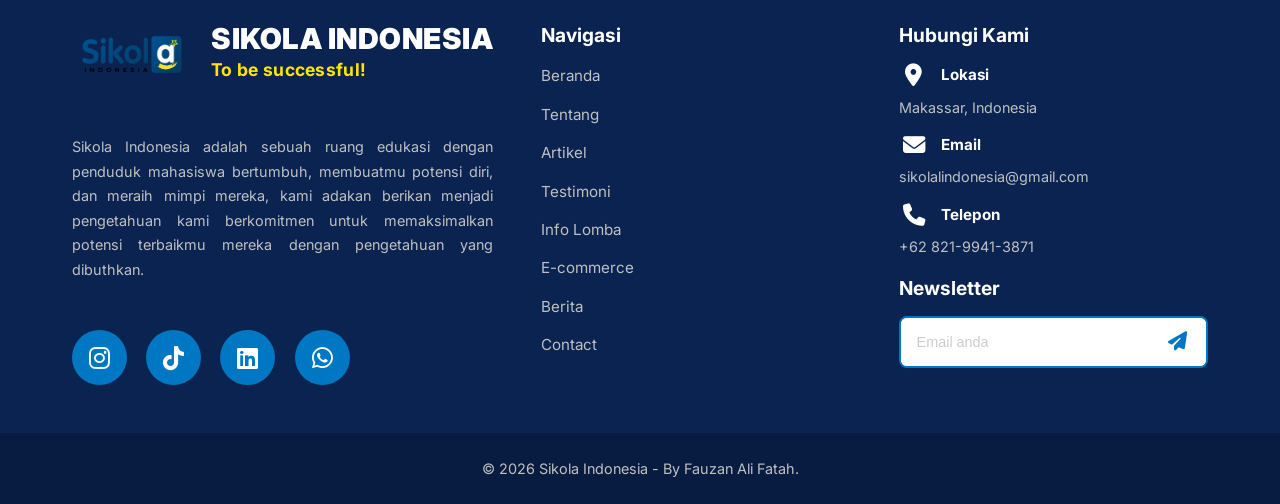
==== commit a32598c3: "Update Code Sikola" ====
--- a/artikel.html
+++ b/artikel.html
@@ -23,11 +23,46 @@
             <ul class="nav-links">
                 <li><a href="index.html#beranda">Beranda</a></li>
                 <li><a href="index.html#tentang">Tentang</a></li>
-                <li><a href="artikel.html" class="active">Artikel</a></li>
-                <li><a href="testimoni.html">Testimoni</a></li>
-                <li><a href="info lomba.html">Info Lomba</a></li>
-                <li><a href="ecommerce.html">E-commerce</a></li>
-                <li><a href="berita.html">Berita</a></li>
+                <li class="dropdown">
+                    <a href="artikel.html" class="dropbtn active">Artikel <i class="fas fa-caret-down"></i></a>
+                    <div class="dropdown-content">
+                        <a href="artikel.html#kompetisi">Kompetisi</a>
+                        <a href="artikel.html#pkm">PKM</a>
+                        <a href="artikel.html#kti">KTI</a>
+                    </div>
+                </li>
+                <li class="dropdown">
+                    <a href="testimoni.html" class="dropbtn">Testimoni <i class="fas fa-caret-down"></i></a>
+                    <div class="dropdown-content">
+                        <a href="testimoni.html#juara">Juara</a>
+                        <a href="testimoni.html#mentoring">Mentoring</a>
+                    </div>
+                </li>
+                <li class="dropdown">
+                    <a href="info lomba.html" class="dropbtn">Info Lomba <i class="fas fa-caret-down"></i></a>
+                    <div class="dropdown-content">
+                        <a href="info lomba.html#business plan">Business Plan</a>
+                        <a href="info lomba.html#kti">KTI</a>
+                        <a href="info lomba.html#infografis">Infografis</a>
+                    </div>
+                </li>
+                <li class="dropdown">
+                    <a href="ecommerce.html" class="dropbtn">E-commerce <i class="fas fa-caret-down"></i></a>
+                    <div class="dropdown-content">
+                        <a href="ecommerce.html#desain">Desain</a>
+                        <a href="ecommerce.html#karya">Karya</a>
+                        <a href="ecommerce.html#speech">Public Speaking</a>
+                    </div>
+                </li>
+                <li class="dropdown">
+                    <a href="berita.html" class="dropbtn">Berita <i class="fas fa-caret-down"></i></a>
+                    <div class="dropdown-content">
+                        <a href="berita.html#seminar">Seminar</a>
+                        <a href="berita.html#workshop">Workshop</a>
+                        <a href="berita.html#magang">Magang</a>
+                        <a href="berita.html#beasiswa">Beasiswa</a>
+                    </div>
+                </li>
                 <li><a href="index.html#kontak">Contact</a></li>
                 <li class="nav-item-search">
                     <div class="nav-search">
@@ -228,84 +263,6 @@
         </section>
     </main>
 
-    <footer id="kontak">
-        <div class="footer-content">
-            <div class="footer-section footer-about">
-                <div class="footer-logo-section">
-                    <div class="footer-logo-wrapper">
-                        <img src="img/Logo.png" alt="Sikola Indonesia" class="footer-logo-img">
-                    </div>
-                    <div class="footer-title">
-                        <h3>SIKOLA INDONESIA</h3>
-                        <p>To be successful!</p>
-                    </div>
-                </div>
-                <p class="footer-desc">Sikola Indonesia adalah sebuah ruang edukasi dengan penduduk mahasiswa bertumbuh,
-                    membuatmu potensi diri, dan meraih mimpi mereka, kami adakan berikan menjadi pengetahuan kami
-                    berkomitmen untuk memaksimalkan potensi terbaikmu mereka dengan pengetahuan yang dibuthkan.</p>
-                <div class="footer-social">
-                    <a href="https://www.instagram.com/fauzanalifatah_/" target="_blank" class="footer-social-icon">
-                        <i class="fab fa-instagram"></i>
-                    </a>
-                    <a href="https://www.tiktok.com/@tezuganz" target="_blank" class="footer-social-icon">
-                        <i class="fab fa-tiktok"></i>
-                    </a>
-                    <a href="https://www.linkedin.com/in/m-fauzan-ali-fatah-b330b5379/" target="_blank"
-                        class="footer-social-icon">
-                        <i class="fab fa-linkedin"></i>
-                    </a>
-                    <a href="https://wa.me/6282399213651?text=Halo%20Sikola%20Indonesia%2C%20saya%20tertarik%20untuk%20mendaftar%20program%20mentoring.%20Mohon%20informasi%20lebih%20lanjut%20mengenai%20prosedurnya.%20Terima%20kasih." target="_blank" class="footer-social-icon">
-                        <i class="fab fa-whatsapp"></i>
-                    </a>
-                </div>
-            </div>
-            <div class="footer-section footer-nav">
-                <h3>Navigasi</h3>
-                <ul>
-                    <li><a href="index.html#beranda">Beranda</a></li>
-                    <li><a href="index.html#tentang">Tentang</a></li>
-                    <li><a href="artikel.html">Artikel</a></li>
-                    <li><a href="testimoni.html">Testimoni</a></li>
-                    <li><a href="info lomba.html">Info Lomba</a></li>
-                    <li><a href="ecommerce.html">E-Commerce</a></li>
-                    <li><a href="berita.html">Berita</a></li>
-                    <li><a href="index.html#kontak">Contact</a></li>
-                </ul>
-            </div>
-            <div class="footer-section footer-contact">
-                <h3>Hubungi Kami</h3>
-                <div class="footer-item">
-                    <div class="footer-item-header">
-                        <i class="fas fa-map-marker-alt"></i>
-                        <p class="label">Lokasi</p>
-                    </div>
-                    <p>Makassar, Indonesia</p>
-                </div>
-                <div class="footer-item">
-                    <div class="footer-item-header">
-                        <i class="fas fa-envelope"></i>
-                        <p class="label">Email</p>
-                    </div>
-                    <p>sikolalindonesia@gmail.com</p>
-                </div>
-                <div class="footer-item">
-                    <div class="footer-item-header">
-                        <i class="fas fa-phone"></i>
-                        <p class="label">Telepon</p>
-                    </div>
-                    <p>+62 822-9921-3651</p>
-                </div>
-                <h3>Newsletter</h3>
-                <div class="newsletter-form">
-                    <input type="email" placeholder="Email anda" required>
-                    <button type="submit"><i class="fas fa-paper-plane"></i></button>
-                </div>
-            </div>
-        </div>
-        <div class="footer-bottom">
-            <p>&copy; 2026 Sikola Indonesia. Semua hak dilindungi.</p>
-        </div>
-    </footer>
 
     <!-- Modal untuk Baca Selengkapnya -->
     <div id="detailModal" class="modal">
@@ -774,9 +731,118 @@
 
             // Opsional: Langsung filter saat kategori diubah
             kategoriSelect.addEventListener('change', performSearch);
+
+            // Handle category from URL hash or query param
+            function checkHashAndFilter() {
+                const hash = window.location.hash.substring(1).toLowerCase();
+                const urlParams = new URLSearchParams(window.location.search);
+                const categoryParam = urlParams.get('category');
+                const targetCategory = hash || categoryParam;
+
+                if (['kompetisi', 'pkm', 'kti'].includes(targetCategory)) {
+                    kategoriSelect.value = targetCategory;
+                    performSearch();
+                    
+                    // Scroll to results if hash is used
+                    if (hash) {
+                        const target = document.querySelector('.ebook-list');
+                        if (target) {
+                            setTimeout(() => {
+                                target.scrollIntoView({ behavior: 'smooth', block: 'start' });
+                            }, 100);
+                        }
+                    }
+                }
+            }
+
+            // Run on load
+            checkHashAndFilter();
+
+            // Run on hash change (for dropdown clicks on the same page)
+            window.addEventListener('hashchange', checkHashAndFilter);
         });
     </script>
+    <footer id="kontak">
+        <div class="footer-content">
+            <div class="footer-section footer-about">
+                <div class="footer-logo-section">
+                    <div class="footer-logo-wrapper">
+                        <img src="img/Logo.png" alt="Sikola Indonesia" class="footer-logo-img">
+                    </div>
+                    <div class="footer-title">
+                        <h3>SIKOLA INDONESIA</h3>
+                        <p>To be successful!</p>
+                    </div>
+                </div>
+                <p class="footer-desc">Sikola Indonesia adalah sebuah ruang edukasi dengan penduduk mahasiswa bertumbuh,
+                    membuatmu potensi diri, dan meraih mimpi mereka, kami adakan berikan menjadi pengetahuan kami
+                    berkomitmen untuk memaksimalkan potensi terbaikmu mereka dengan pengetahuan yang dibuthkan.</p>
+                <div class="footer-social">
+                    <a href="https://www.instagram.com/sikola.in/" target="_blank" class="footer-social-icon">
+                        <i class="fab fa-instagram"></i>
+                    </a>
+                    <a href="https://www.tiktok.com/@sikola.indonesia" target="_blank" class="footer-social-icon">
+                        <i class="fab fa-tiktok"></i>
+                    </a>
+                    <a href="https://www.linkedin.com/company/sikola-indonesia/" target="_blank"
+                        class="footer-social-icon">
+                        <i class="fab fa-linkedin"></i>
+                    </a>
+                    <a href="https://wa.me/6282399213651?text=Halo%20Sikola%20Indonesia%2C%20saya%20tertarik%20untuk%20mendaftar%20program%20mentoring.%20Mohon%20informasi%20lebih%20lanjut%20mengenai%20prosedurnya.%20Terima%20kasih." target="_blank" class="footer-social-icon">
+                        <i class="fab fa-whatsapp"></i>
+                    </a>
+                </div>
+            </div>
+            <div class="footer-section footer-nav">
+                <h3>Navigasi</h3>
+                <ul>
+                    <li><a href="index.html#beranda">Beranda</a></li>
+                    <li><a href="index.html#tentang">Tentang</a></li>
+                    <li><a href="artikel.html">Artikel</a></li>
+                    <li><a href="testimoni.html">Testimoni</a></li>
+                    <li><a href="info lomba.html">Info Lomba</a></li>
+                    <li><a href="ecommerce.html">E-commerce</a></li>
+                    <li><a href="berita.html">Berita</a></li>
+                    <li><a href="index.html#kontak">Contact</a></li>
+                </ul>
+            </div>
+            <div class="footer-section footer-contact">
+                <h3>Hubungi Kami</h3>
+                <div class="footer-item">
+                    <div class="footer-item-header">
+                        <i class="fas fa-map-marker-alt"></i>
+                        <p class="label">Lokasi</p>
+                    </div>
+                    <p>Makassar, Indonesia</p>
+                </div>
+                <div class="footer-item">
+                    <div class="footer-item-header">
+                        <i class="fas fa-envelope"></i>
+                        <p class="label">Email</p>
+                    </div>
+                    <p>sikolalindonesia@gmail.com</p>
+                </div>
+                <div class="footer-item">
+                    <div class="footer-item-header">
+                        <i class="fas fa-phone"></i>
+                        <p class="label">Telepon</p>
+                    </div>
+                    <p>+62 821-9941-3871</p>
+                </div>
+                <h3>Newsletter</h3>
+                <div class="newsletter-form">
+                    <input type="email" placeholder="Email anda" required>
+                    <button type="submit"><i class="fas fa-paper-plane"></i></button>
+                </div>
+            </div>
+        </div>
+        <div class="footer-bottom">
+            <p>&copy; 2026 Sikola Indonesia - By Fauzan Ali Fatah.</p>
+        </div>
+    </footer>
+
     <script src="assets/js/script.js"></script>
 </body>
 
 </html>
+
--- a/assets/css/style.css
+++ b/assets/css/style.css
@@ -89,9 +89,7 @@
     transform: translateY(-8.5px) rotate(-45deg);
 }
 
-.menu-toggle.active span {
-    background: #fff; /* White bars when menu is open on navy background */
-}
+
 
 
 .nav-links {
@@ -122,6 +120,65 @@
 
 .nav-links li a.active {
     color: #1a2a3a; /* Match the color of Tentang and other standard links */
+}
+
+/* Dropdown styles */
+.dropdown {
+    position: relative;
+    display: inline-block;
+}
+
+.dropdown-content {
+    display: none;
+    position: absolute;
+    background-color: #ffffff;
+    min-width: 180px;
+    box-shadow: 0px 10px 30px rgba(0,0,0,0.15);
+    z-index: 1000;
+    border-radius: 15px;
+    overflow: hidden;
+    top: 100%;
+    left: 50%;
+    transform: translateX(-50%) translateY(15px);
+    opacity: 0;
+    transition: all 0.3s cubic-bezier(0.68, -0.55, 0.265, 1.55);
+    border: 1px solid rgba(0,0,0,0.05);
+    padding: 8px 0;
+}
+
+.dropdown:hover .dropdown-content {
+    display: block;
+    opacity: 1;
+    transform: translateX(-50%) translateY(5px);
+}
+
+.dropdown-content a {
+    color: #1a2a3a !important;
+    padding: 10px 20px !important;
+    text-decoration: none !important;
+    display: block !important;
+    font-weight: 600 !important;
+    font-size: 0.95rem !important;
+    transition: all 0.2s ease !important;
+    text-align: left !important;
+    background: transparent !important;
+    margin: 0 !important;
+    border-radius: 0 !important;
+}
+
+.dropdown-content a:hover {
+    background-color: var(--accent-color) !important;
+    color: var(--primary-color) !important;
+}
+
+.dropbtn i {
+    font-size: 0.75rem;
+    margin-left: 6px;
+    transition: transform 0.3s ease;
+}
+
+.dropdown:hover .dropbtn i {
+    transform: rotate(180deg);
 }
 
 /* Navbar Search Styles */
@@ -182,14 +239,6 @@
     font-size: 0.85rem;
 }
 
-@media (max-width: 1024px) {
-    .nav-search {
-        margin-left: 0;
-        margin-top: 1rem;
-        max-width: 100%;
-        width: 100%;
-    }
-}
 
 /* ===================================
    HERO SECTION
@@ -2006,14 +2055,6 @@
    =================================== */
 
 @media (max-width: 1024px) {
-    .navbar {
-        padding: 0.75rem 1.5rem;
-    }
-
-    .menu-toggle {
-        display: flex;
-        order: 3;
-    }
 
     .modal-content {
         max-width: 900px;
@@ -2331,18 +2372,13 @@
         font-size: 0.9rem;
     }
 
-    .navbar {
-        padding: 0.5rem 0.75rem;
-    }
-
-    .nav-search {
-        max-width: 100%;
-    }
 
 
     .hero {
-        min-height: 60vh;
+        min-height: 100vh;
         padding-top: 60px;
+        display: flex;
+        align-items: center;
     }
 
     .hero-content h1 {
@@ -2512,8 +2548,18 @@
         top: 0 !important;
         left: 0 !important;
         z-index: 10001 !important;
-        background: #fff; /* White by default */
-        transition: all 0.3s ease;
+        background: #fff !important;
+        transition: all 0.3s ease !important;
+        padding: 0.75rem 1.5rem !important;
+        display: flex !important;
+        align-items: center !important;
+        justify-content: space-between !important;
+    }
+
+    @media (max-width: 480px) {
+        .navbar {
+            padding: 0.5rem 0.75rem !important;
+        }
     }
 
     /* Navbar stays white even when menu is active */
@@ -2587,8 +2633,9 @@
     }
 
     /* Ensure Logo and Toggle are on top of the fullscreen menu */
-    nav .logo, 
     nav .menu-toggle {
+        display: flex !important;
+        order: 3 !important;
         z-index: 10002 !important;
     }
 
@@ -2612,4 +2659,251 @@
         margin: 0 !important;
         display: flex !important;
     }
-}
+
+    /* Dropdown inside Mobile Menu */
+    nav .nav-links li.dropdown .dropdown-content {
+        position: static !important;
+        display: none !important;
+        background: transparent !important;
+        width: 100% !important;
+        margin: 0 !important;
+        padding: 0 !important;
+        border: none !important;
+        box-shadow: none !important;
+        transform: none !important;
+        opacity: 1 !important;
+    }
+
+    nav .nav-links li.dropdown.active .dropdown-content {
+        display: block !important;
+    }
+
+    nav .nav-links li.dropdown .dropdown-content a {
+        padding: 1.1rem 1rem 1.1rem 2.5rem !important; /* Indented to distinguish from parent */
+        font-size: 1.05rem !important;
+        font-weight: 600 !important;
+        border-top: 1px solid rgba(255, 255, 255, 0.08) !important;
+        color: #fff !important;
+    }
+
+
+
+    nav .nav-links li.dropdown .dropdown-content a:hover {
+        background: transparent !important;
+        color: #ffe600 !important;
+    }
+
+
+    /* Hide right arrow and internal caret for sub-items and dropbtn */
+    nav .nav-links li.dropdown .dropdown-content a::after {
+        display: none !important;
+    }
+
+    nav .nav-links li.dropdown .dropbtn i {
+        display: none !important;
+    }
+
+    /* Rotate the main arrow when dropdown is active */
+    nav .nav-links li.dropdown.active > a::after {
+        transform: rotate(90deg) !important;
+        opacity: 1 !important;
+    }
+}
+
+/* Custom Filter Dropdown (Search Section) */
+.filter-dropdown {
+    position: relative;
+    width: 100%;
+}
+
+.filter-dropdown-trigger {
+    width: 100%;
+    padding: 0.8rem 1rem;
+    background: #fff;
+    border: 1px solid #e2e8f0;
+    border-radius: 10px;
+    font-size: 1rem;
+    color: #64748b;
+    cursor: pointer;
+    display: flex;
+    justify-content: space-between;
+    align-items: center;
+    transition: all 0.3s ease;
+}
+
+.filter-dropdown-trigger:hover {
+    border-color: var(--primary-color);
+}
+
+.filter-dropdown-menu {
+    position: absolute;
+    top: calc(100% + 5px);
+    left: 0;
+    right: 0;
+    background: #fff;
+    border: 1px solid #e2e8f0;
+    border-radius: 10px;
+    box-shadow: 0 10px 25px rgba(0,0,0,0.1);
+    opacity: 0;
+    visibility: hidden;
+    transform: translateY(-10px);
+    transition: all 0.3s ease;
+    z-index: 1000;
+    overflow: hidden;
+}
+
+.filter-dropdown-menu.active {
+    opacity: 1;
+    visibility: visible;
+    transform: translateY(0);
+}
+
+.filter-dropdown-item {
+    padding: 0.8rem 1.2rem;
+    cursor: pointer;
+    font-size: 0.95rem;
+    color: #334155;
+    transition: all 0.2s ease;
+}
+
+.filter-dropdown-item:hover {
+    background: #f1f5f9;
+    color: var(--primary-color);
+}
+
+.filter-dropdown-item.selected {
+    background: #f1f5f9;
+    font-weight: 700;
+    color: var(--primary-color);
+}
+
+/* Shared Search Filter Hero Component */
+.search-filter-container {
+    position: relative;
+    background: #fff;
+    padding: 3rem;
+    border-radius: 20px;
+    box-shadow: 0 15px 45px rgba(0,0,0,0.25);
+    width: 100%;
+    max-width: 1100px;
+    margin: 0 auto;
+    display: flex;
+    flex-direction: column;
+    gap: 1.5rem;
+    transform: translateY(150px);
+    z-index: 100;
+}
+
+.search-input-wrapper {
+    position: relative;
+    overflow: visible;
+}
+
+.search-icon {
+    position: absolute;
+    left: 20px;
+    top: 50%;
+    transform: translateY(-50%);
+    color: #ccc;
+    font-size: 1.2rem;
+}
+
+.search-input {
+    width: 100%;
+    padding: 1.2rem 1.2rem 1.2rem 3.5rem;
+    border: 1px solid #e2e8f0;
+    border-radius: 10px;
+    font-size: 1rem;
+    outline: none;
+    transition: all 0.3s ease;
+}
+
+.search-input:focus {
+    border-color: var(--primary-color);
+    box-shadow: 0 0 0 3px rgba(10, 35, 81, 0.05);
+}
+
+.filter-row {
+    display: grid;
+    grid-template-columns: 1fr 1fr 180px;
+    gap: 1rem;
+}
+
+@media (max-width: 650px) {
+    .search-filter-container { 
+        padding: 1.5rem !important; 
+        transform: translateY(100px) !important; 
+        gap: 1rem !important; 
+    }
+    .filter-row { 
+        grid-template-columns: 1fr !important; 
+    }
+}
+
+.btn-search {
+    background: var(--primary-color);
+    color: #fff;
+    border: none;
+    border-radius: 10px;
+    font-weight: 700;
+    font-size: 1.1rem;
+    cursor: pointer;
+    transition: transform 0.2s ease, background 0.2s ease;
+}
+
+.btn-search:hover {
+    background: var(--secondary-color);
+    transform: scale(1.02);
+}
+
+/* ===================================
+   FLOATING MUSIC PLAYER
+   =================================== */
+.music-toggle {
+    position: fixed;
+    bottom: 30px;
+    right: 30px;
+    width: 50px;
+    height: 50px;
+    background: var(--primary-color);
+    color: #ffffff;
+    border-radius: 50%;
+    display: flex;
+    align-items: center;
+    justify-content: center;
+    cursor: pointer;
+    z-index: 10000;
+    box-shadow: 0 4px 12px rgba(0, 0, 0, 0.2);
+    transition: all 0.3s ease;
+    border: 1px solid rgba(255, 255, 255, 0.1);
+}
+
+.music-toggle:hover {
+    transform: scale(1.1);
+    background: #0d2a5e;
+    border-color: var(--primary-color);
+}
+
+.music-toggle i {
+    font-size: 1.2rem;
+}
+
+.music-toggle.playing {
+    background: var(--primary-color);
+    color: #ffffff;
+    border-color: var(--primary-color);
+}
+
+
+
+@media (max-width: 768px) {
+    .music-toggle {
+        bottom: 20px;
+        right: 20px;
+        width: 40px;
+        height: 40px;
+    }
+    .music-toggle i {
+        font-size: 1rem;
+    }
+}
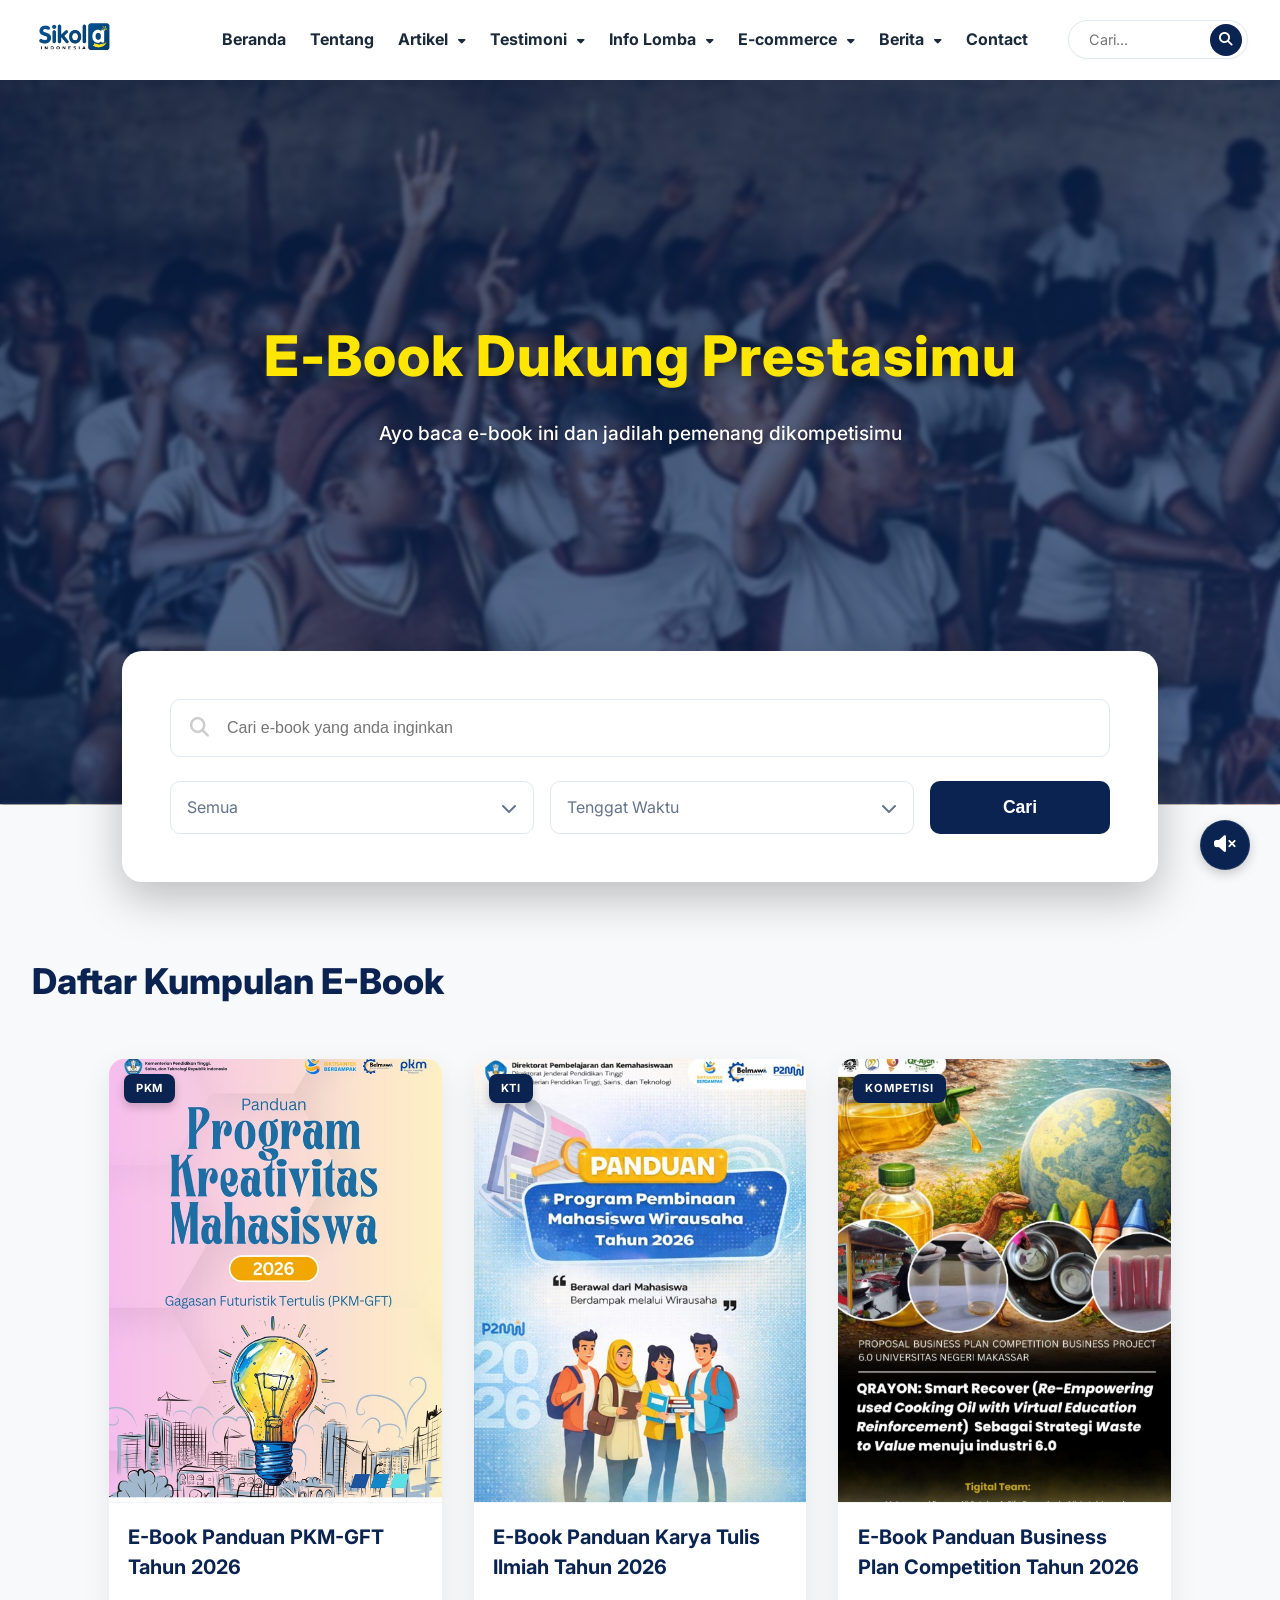
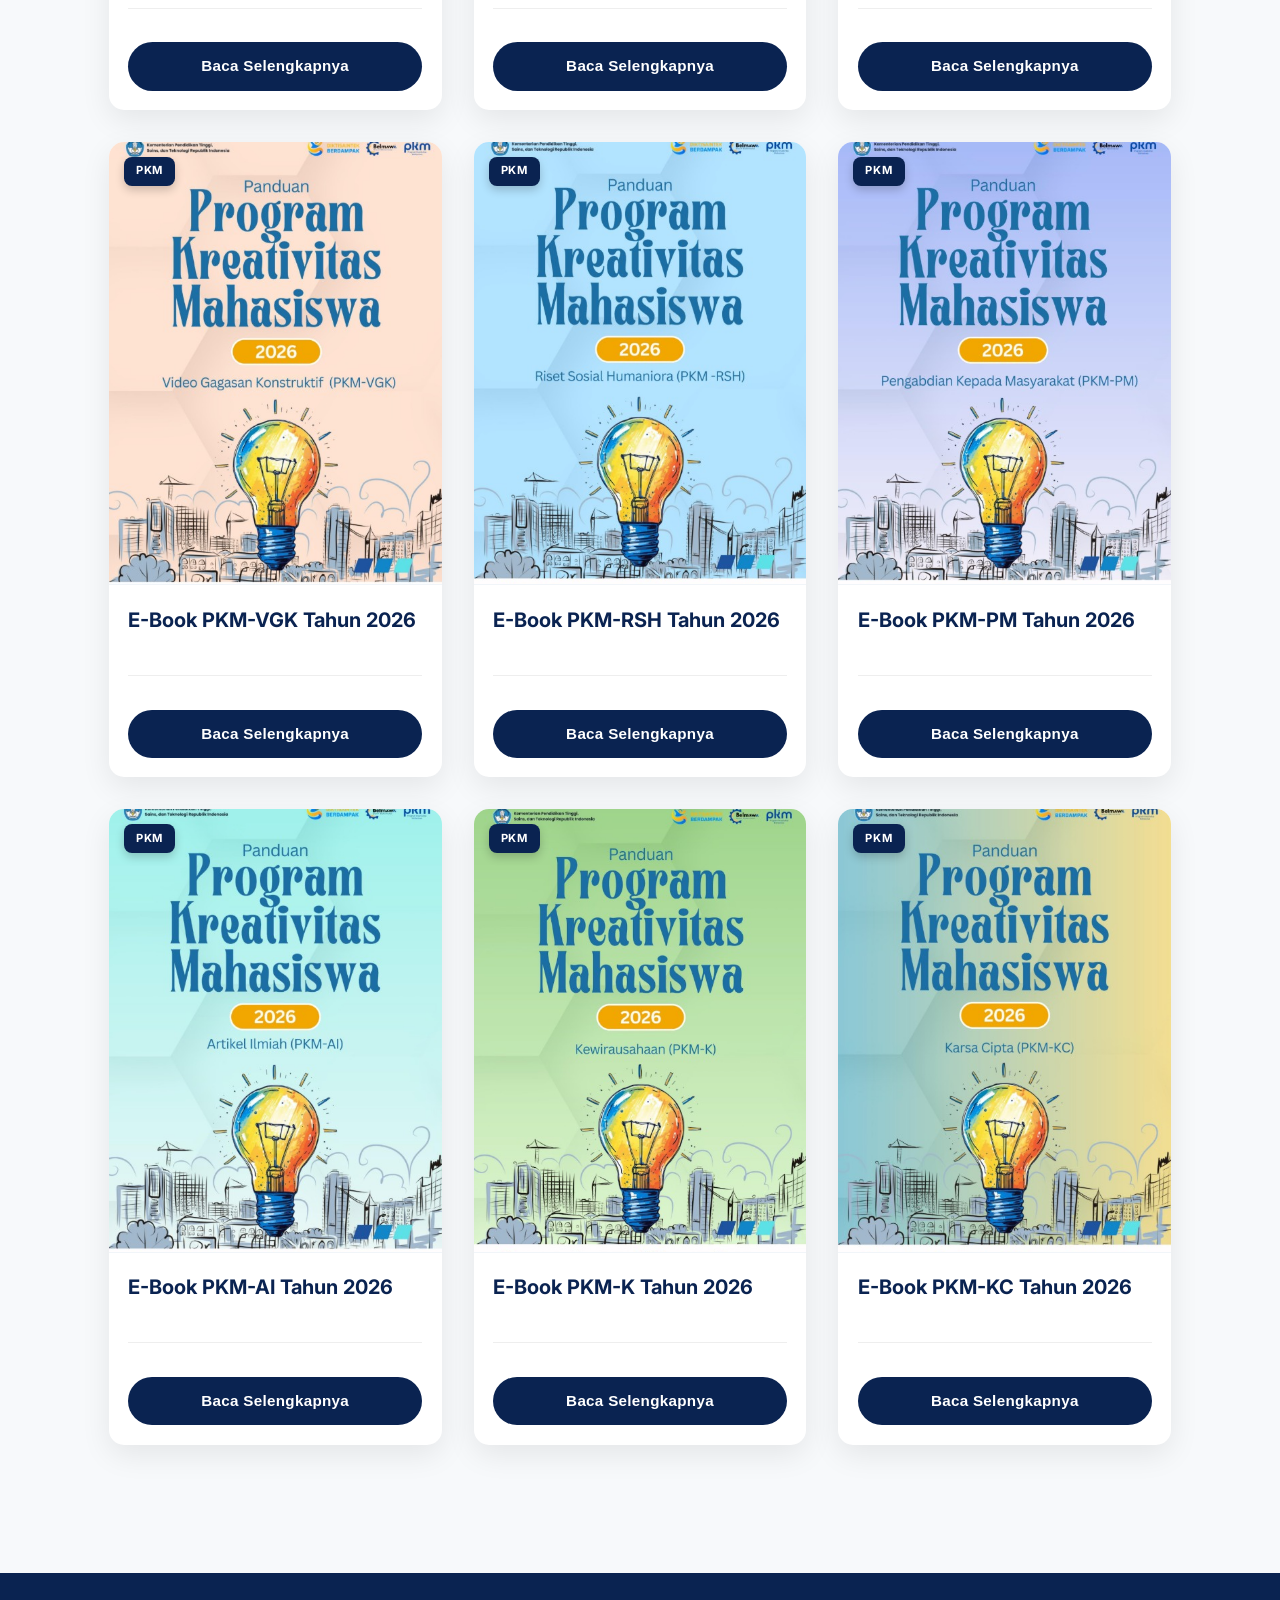
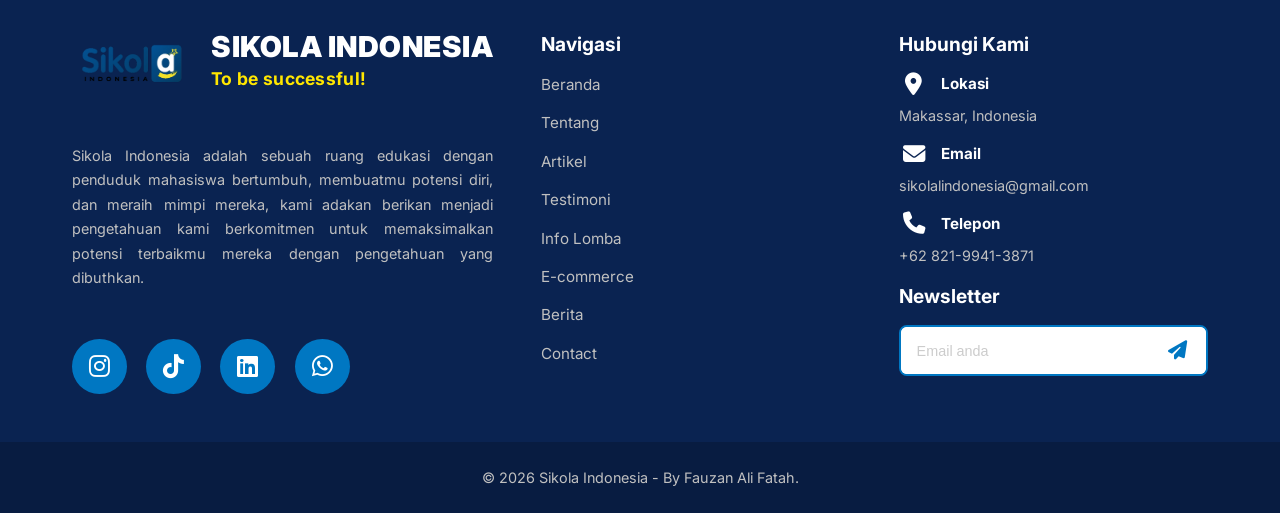
==== commit b9bd848d: "Update Code Sikola Indonesia" ====
--- a/artikel.html
+++ b/artikel.html
@@ -92,21 +92,42 @@
                     </div>
                     <div class="filter-row">
                         <div class="filter-item">
-                            <select name="kategori" class="filter-select">
+                            <select name="kategori" class="filter-select" style="display:none;">
                                 <option value="">Semua</option>
                                 <option value="kompetisi">Kompetisi</option>
                                 <option value="pkm">PKM</option>
                                 <option value="kti">KTI</option>
                             </select>
-                            <i class="fas fa-chevron-down chevron-icon"></i>
+                            <div class="filter-dropdown">
+                                <div class="filter-dropdown-trigger">
+                                    <span class="trigger-text">Semua</span>
+                                    <i class="fas fa-chevron-down"></i>
+                                </div>
+                                <div class="filter-dropdown-menu">
+                                    <div class="filter-dropdown-item" data-value="">Semua</div>
+                                    <div class="filter-dropdown-item" data-value="kompetisi">Kompetisi</div>
+                                    <div class="filter-dropdown-item" data-value="pkm">PKM</div>
+                                    <div class="filter-dropdown-item" data-value="kti">KTI</div>
+                                </div>
+                            </div>
                         </div>
                         <div class="filter-item">
-                            <select name="tenggat" class="filter-select">
-                                <option value="">Tenggat Waktu</option>
+                            <select name="tenggat" class="filter-select" style="display:none;">
+                                <option value="">Semua</option>
                                 <option value="terbaru">Terbaru</option>
                                 <option value="minggu">Minggu Ini</option>
                             </select>
-                            <i class="fas fa-chevron-down chevron-icon"></i>
+                            <div class="filter-dropdown">
+                                <div class="filter-dropdown-trigger">
+                                    <span class="trigger-text">Tenggat Waktu</span>
+                                    <i class="fas fa-chevron-down"></i>
+                                </div>
+                                <div class="filter-dropdown-menu">
+                                    <div class="filter-dropdown-item" data-value="">Semua</div>
+                                    <div class="filter-dropdown-item" data-value="terbaru">Terbaru</div>
+                                    <div class="filter-dropdown-item" data-value="minggu">Minggu Ini</div>
+                                </div>
+                            </div>
                         </div>
                         <button class="btn-search" id="searchBtn">Cari</button>
                     </div>
@@ -133,7 +154,7 @@
             <div class="artikel-grid ebook-grid">
                 <!-- Grid Artikel -->
                 <!-- Card 1 -->
-                <div class="artikel-card" data-category="pkm" data-pdf="https://drive.google.com/file/d/11SW9PZDmqj4tm8ROePxfuzrSAYXCunbP/view?usp=drive_link" data-description="<strong>E-Book PKM-GFT Tahun 2026</strong><br><br>E-Book ini kalian bisa kalian jadikan referensi kalian untuk mengikuti PKM selanjutnya. Panduan lengkap mencakup tata cara penulisan proposal, kriteria penilaian, dan tips sukses mengikuti Program Kreativitas Mahasiswa.">
+                <div class="artikel-card" data-category="pkm" data-pdf="https://drive.google.com/file/d/11SW9PZDmqj4tm8ROePxfuzrSAYXCunbP/view?usp=drive_link" data-description="<strong>E-Book PKM-GFT Tahun 2026</strong><br><br>E-Book ini kalian bisa kalian jadikan referensi kalian untuk mengikuti PKM selanjutnya. Panduan lengkap mencakup tata cara penulisan proposal, kriteria penilaian, dan tips sukses mengikuti Program Kreativitas Mahasiswa." data-date="2026-02-15">
                     <div class="card-image-wrapper">
                         <div class="card-badge">PKM</div>
                         <img src="img/Artikel/artikel 1.jpg" alt="PKM-GFT 2026" class="artikel-img card-img-poster">
@@ -147,7 +168,7 @@
                 </div>
 
                 <!-- Card 2 -->
-                <div class="artikel-card" data-category="kti" data-pdf="https://drive.google.com/file/d/1_46ndsNer6OSqd1rotsZukkE77nWM3xL/view?usp=drive_link" data-description="<strong>E-Book Karya Tulis Ilmiah 2026</strong><br><br>Karya Tulis Ilmiah ini bisa dijadikan acuan kepada seluruh mahasiswa/siswi untuk dijadikan sebagai cara penulisan terhadap karya tulis yang kalian buat nanti.">
+                <div class="artikel-card" data-category="kti" data-pdf="https://drive.google.com/file/d/1_46ndsNer6OSqd1rotsZukkE77nWM3xL/view?usp=drive_link" data-description="<strong>E-Book Karya Tulis Ilmiah 2026</strong><br><br>Karya Tulis Ilmiah ini bisa dijadikan acuan kepada seluruh mahasiswa/siswi untuk dijadikan sebagai cara penulisan terhadap karya tulis yang kalian buat nanti." data-date="2026-02-10">
                     <div class="card-image-wrapper">
                         <div class="card-badge">KTI</div>
                         <img src="img/Artikel/artikel 2.jpg" alt="KTI 2026" class="artikel-img card-img-poster">
@@ -161,7 +182,7 @@
                 </div>
 
                 <!-- Card 3 -->
-                <div class="artikel-card" data-category="kompetisi" data-pdf="https://drive.google.com/file/d/1eS18OSKOG64a_ZEM9ns8PZAR21biZpf1/view?usp=drive_link" data-description="<strong>E-Book Panduan Business Plan Competition 2026</strong><br><br>Panduan lengkap untuk menyusun rencana bisnis yang kompetitif dan inovatif. Dapatkan strategi pemenang untuk memikat juri.">
+                <div class="artikel-card" data-category="kompetisi" data-pdf="https://drive.google.com/file/d/1eS18OSKOG64a_ZEM9ns8PZAR21biZpf1/view?usp=drive_link" data-description="<strong>E-Book Panduan Business Plan Competition 2026</strong><br><br>Panduan lengkap untuk menyusun rencana bisnis yang kompetitif dan inovatif. Dapatkan strategi pemenang untuk memikat juri." data-date="2026-01-20">
                     <div class="card-image-wrapper">
                         <div class="card-badge">KOMPETISI</div>
                         <img src="img/Artikel/artikel 3.jpg" alt="Business Plan 2026" class="artikel-img card-img-poster">
@@ -175,7 +196,7 @@
                 </div>
 
                 <!-- Card 4 -->
-                <div class="artikel-card" data-category="pkm" data-pdf="https://drive.google.com/file/d/1axC_uyZ4pCiZTPCdzPheLwKHvK3_aMW_/view?usp=sharing" data-description="<strong>E-Book Proposal PPK ORMAWA 2025</strong><br><br>Referensi proposal pengabdian masyarakat untuk organisasi mahasiswa yang telah teruji kualitasnya.">
+                <div class="artikel-card" data-category="pkm" data-pdf="https://drive.google.com/file/d/1axC_uyZ4pCiZTPCdzPheLwKHvK3_aMW_/view?usp=sharing" data-description="<strong>E-Book Proposal PPK ORMAWA 2025</strong><br><br>Referensi proposal pengabdian masyarakat untuk organisasi mahasiswa yang telah teruji kualitasnya." data-date="2026-03-12">
                     <div class="card-image-wrapper">
                         <div class="card-badge">PKM</div>
                         <img src="img/Artikel/artikel 4.jpg" alt="PPK ORMAWA 2025" class="artikel-img card-img-poster">
@@ -189,7 +210,7 @@
                 </div>
 
                 <!-- Card 5 -->
-                <div class="artikel-card" data-category="pkm" data-pdf="https://drive.google.com/file/d/19N9Iyjd6lMVV6uSYAdablwlprh66aJq0/view?usp=sharing" data-description="<strong>E-Book Proposal Business Plan Competition 2025</strong><br><br>Contoh proposal bisnis plan yang telah teruji dan layak dijadikan referensi utama bagi tim Anda.">
+                <div class="artikel-card" data-category="pkm" data-pdf="https://drive.google.com/file/d/19N9Iyjd6lMVV6uSYAdablwlprh66aJq0/view?usp=sharing" data-description="<strong>E-Book Proposal Business Plan Competition 2025</strong><br><br>Contoh proposal bisnis plan yang telah teruji dan layak dijadikan referensi utama bagi tim Anda." data-date="2026-03-05">
                     <div class="card-image-wrapper">
                         <div class="card-badge">PKM</div>
                         <img src="img/Artikel/artikel 5.jpg" alt="BPC 2025" class="artikel-img card-img-poster">
@@ -203,7 +224,7 @@
                 </div>
 
                 <!-- Card 6 -->
-                <div class="artikel-card" data-category="pkm" data-pdf="https://drive.google.com/file/d/1Qj_iv6eXMXiOo-MyFxcXdPk4VskogCEH/view?usp=sharing" data-description="<strong>E-Book Proposal Business Plan Competition 2025 (Unggulan)</strong><br><br>Karya unggulan yang bisa menjadi inspirasi utama bagi tim Anda dalam merancang model bisnis.">
+                <div class="artikel-card" data-category="pkm" data-pdf="https://drive.google.com/file/d/1Qj_iv6eXMXiOo-MyFxcXdPk4VskogCEH/view?usp=sharing" data-description="<strong>E-Book Proposal Business Plan Competition 2025 (Unggulan)</strong><br><br>Karya unggulan yang bisa menjadi inspirasi utama bagi tim Anda dalam merancang model bisnis." data-date="2026-02-28">
                     <div class="card-image-wrapper">
                         <div class="card-badge">PKM</div>
                         <img src="img/Artikel/artikel 6.jpg" alt="BPC 2025 Item 2" class="artikel-img card-img-poster">
@@ -217,7 +238,7 @@
                 </div>
 
                 <!-- Card 7 -->
-                <div class="artikel-card" data-category="pkm" data-pdf="https://drive.google.com/file/d/1ewM0dDKkXH1mvVpAsy-P41IvZYTUQJs6/view?usp=sharing" data-description="<strong>E-Book Panduan P2MW 2024</strong><br><br>Program Pembinaan Mahasiswa Wirausaha untuk tahun 2024. Panduan resmi untuk mendapatkan hibah kewirausahaan.">
+                <div class="artikel-card" data-category="pkm" data-pdf="https://drive.google.com/file/d/1ewM0dDKkXH1mvVpAsy-P41IvZYTUQJs6/view?usp=sharing" data-description="<strong>E-Book Panduan P2MW 2024</strong><br><br>Program Pembinaan Mahasiswa Wirausaha untuk tahun 2024. Panduan resmi untuk mendapatkan hibah kewirausahaan." data-date="2026-04-15">
                     <div class="card-image-wrapper">
                         <div class="card-badge">PKM</div>
                         <img src="img/Artikel/artikel 7.jpg" alt="P2MW 2024" class="artikel-img card-img-poster">
@@ -231,7 +252,7 @@
                 </div>
 
                 <!-- Card 8 -->
-                <div class="artikel-card" data-category="pkm" data-pdf="https://drive.google.com/file/d/1cXQiRgpkuebJfFXYHFf9stv-Z0QjGUcK/view?usp=sharing" data-description="<strong>E-Book Proposal LKTI 2024</strong><br><br>Kumpulan proposal Lomba Karya Tulis Ilmiah Tingkat Nasional yang berhasil meraih prestasi terbaik.">
+                <div class="artikel-card" data-category="pkm" data-pdf="https://drive.google.com/file/d/1cXQiRgpkuebJfFXYHFf9stv-Z0QjGUcK/view?usp=sharing" data-description="<strong>E-Book Proposal LKTI 2024</strong><br><br>Kumpulan proposal Lomba Karya Tulis Ilmiah Tingkat Nasional yang berhasil meraih prestasi terbaik." data-date="2026-05-10">
                     <div class="card-image-wrapper">
                         <div class="card-badge">PKM</div>
                         <img src="img/Artikel/artikel 8.jpg" alt="LKTI 2024" class="artikel-img card-img-poster">
@@ -245,7 +266,7 @@
                 </div>
 
                 <!-- Card 9 -->
-                <div class="artikel-card" data-category="pkm" data-pdf="https://drive.google.com/file/d/1ffFTjMxfs-6k_cpGpHZ2rPgI_kWtGhGb/view?usp=sharing" data-description="<strong>E-Book Proposal PKM 2024</strong><br><br>Koleksi proposal PKM tahun 2024 yang berhasil lolos pendanaan dan masuk babak nasional.">
+                <div class="artikel-card" data-category="pkm" data-pdf="https://drive.google.com/file/d/1ffFTjMxfs-6k_cpGpHZ2rPgI_kWtGhGb/view?usp=sharing" data-description="<strong>E-Book Proposal PKM 2024</strong><br><br>Koleksi proposal PKM tahun 2024 yang berhasil lolos pendanaan dan masuk babak nasional." data-date="2026-05-11">
                     <div class="card-image-wrapper">
                         <div class="card-badge">PKM</div>
                         <img src="img/Artikel/artikel 9.jpg" alt="PKM 2024" class="artikel-img card-img-poster">
@@ -463,28 +484,6 @@
             position: relative;
         }
 
-        .filter-select {
-            width: 100%;
-            appearance: none;
-            padding: 0.8rem 1rem;
-            border: 1px solid #e2e8f0;
-            border-radius: 10px;
-            font-size: 1rem;
-            color: #64748b;
-            cursor: pointer;
-            outline: none;
-            background: #fff;
-        }
-
-        .chevron-icon {
-            position: absolute;
-            right: 15px;
-            top: 50%;
-            transform: translateY(-50%);
-            pointer-events: none;
-            color: #666;
-            font-size: 0.9rem;
-        }
 
         .btn-search {
             background: var(--primary-navy);
@@ -677,6 +676,7 @@
         document.addEventListener('DOMContentLoaded', () => {
             const searchInput = document.querySelector('.search-input');
             const kategoriSelect = document.querySelector('select[name="kategori"]');
+            const tenggatSelect = document.querySelector('select[name="tenggat"]');
             const searchBtn = document.getElementById('searchBtn');
             const cards = document.querySelectorAll('.artikel-card');
             const noResults = document.getElementById('no-results');
@@ -684,21 +684,38 @@
             function performSearch() {
                 const keyword = searchInput.value.toLowerCase().trim();
                 const selectedKategori = kategoriSelect.value.toLowerCase();
+                const selectedTenggat = tenggatSelect.value.toLowerCase();
                 let foundCount = 0;
+
+                // Get current date for 'minggu ini' filter
+                const today = new Date();
+                const oneWeekAgo = new Date(today);
+                oneWeekAgo.setDate(today.getDate() - 7);
+                const thirtyDaysAgo = new Date(today);
+                thirtyDaysAgo.setDate(today.getDate() - 30);
 
                 cards.forEach(card => {
                     const titleEl = card.querySelector('h4');
                     const title = titleEl ? titleEl.textContent.toLowerCase() : "";
                     const description = (card.getAttribute('data-description') || "").toLowerCase();
                     const cardKategori = (card.getAttribute('data-category') || "").toLowerCase();
-
-                    // Logika Filter:
-                    // 1. Cek Kategori (jika "Semua" atau cocok)
-                    // 2. Cek Kata Kunci (jika kosong atau ada di judul/deskripsi)
+                    const dateAttr = card.getAttribute('data-date') || "";
+
                     const matchesKategori = (selectedKategori === "" || cardKategori === selectedKategori);
                     const matchesKeyword = (keyword === "" || title.includes(keyword) || description.includes(keyword));
 
-                    if (matchesKategori && matchesKeyword) {
+                    // Tenggat Filter Logic
+                    let matchesTenggat = true;
+                    if (dateAttr) {
+                        const cardDate = new Date(dateAttr);
+                        if (selectedTenggat === 'minggu') {
+                            matchesTenggat = cardDate >= oneWeekAgo && cardDate <= today;
+                        } else if (selectedTenggat === 'terbaru') {
+                            matchesTenggat = cardDate >= thirtyDaysAgo;
+                        }
+                    }
+
+                    if (matchesKategori && matchesKeyword && matchesTenggat) {
                         card.style.display = 'flex';
                         foundCount++;
                     } else {
@@ -731,6 +748,7 @@
 
             // Opsional: Langsung filter saat kategori diubah
             kategoriSelect.addEventListener('change', performSearch);
+            tenggatSelect.addEventListener('change', performSearch);
 
             // Handle category from URL hash or query param
             function checkHashAndFilter() {
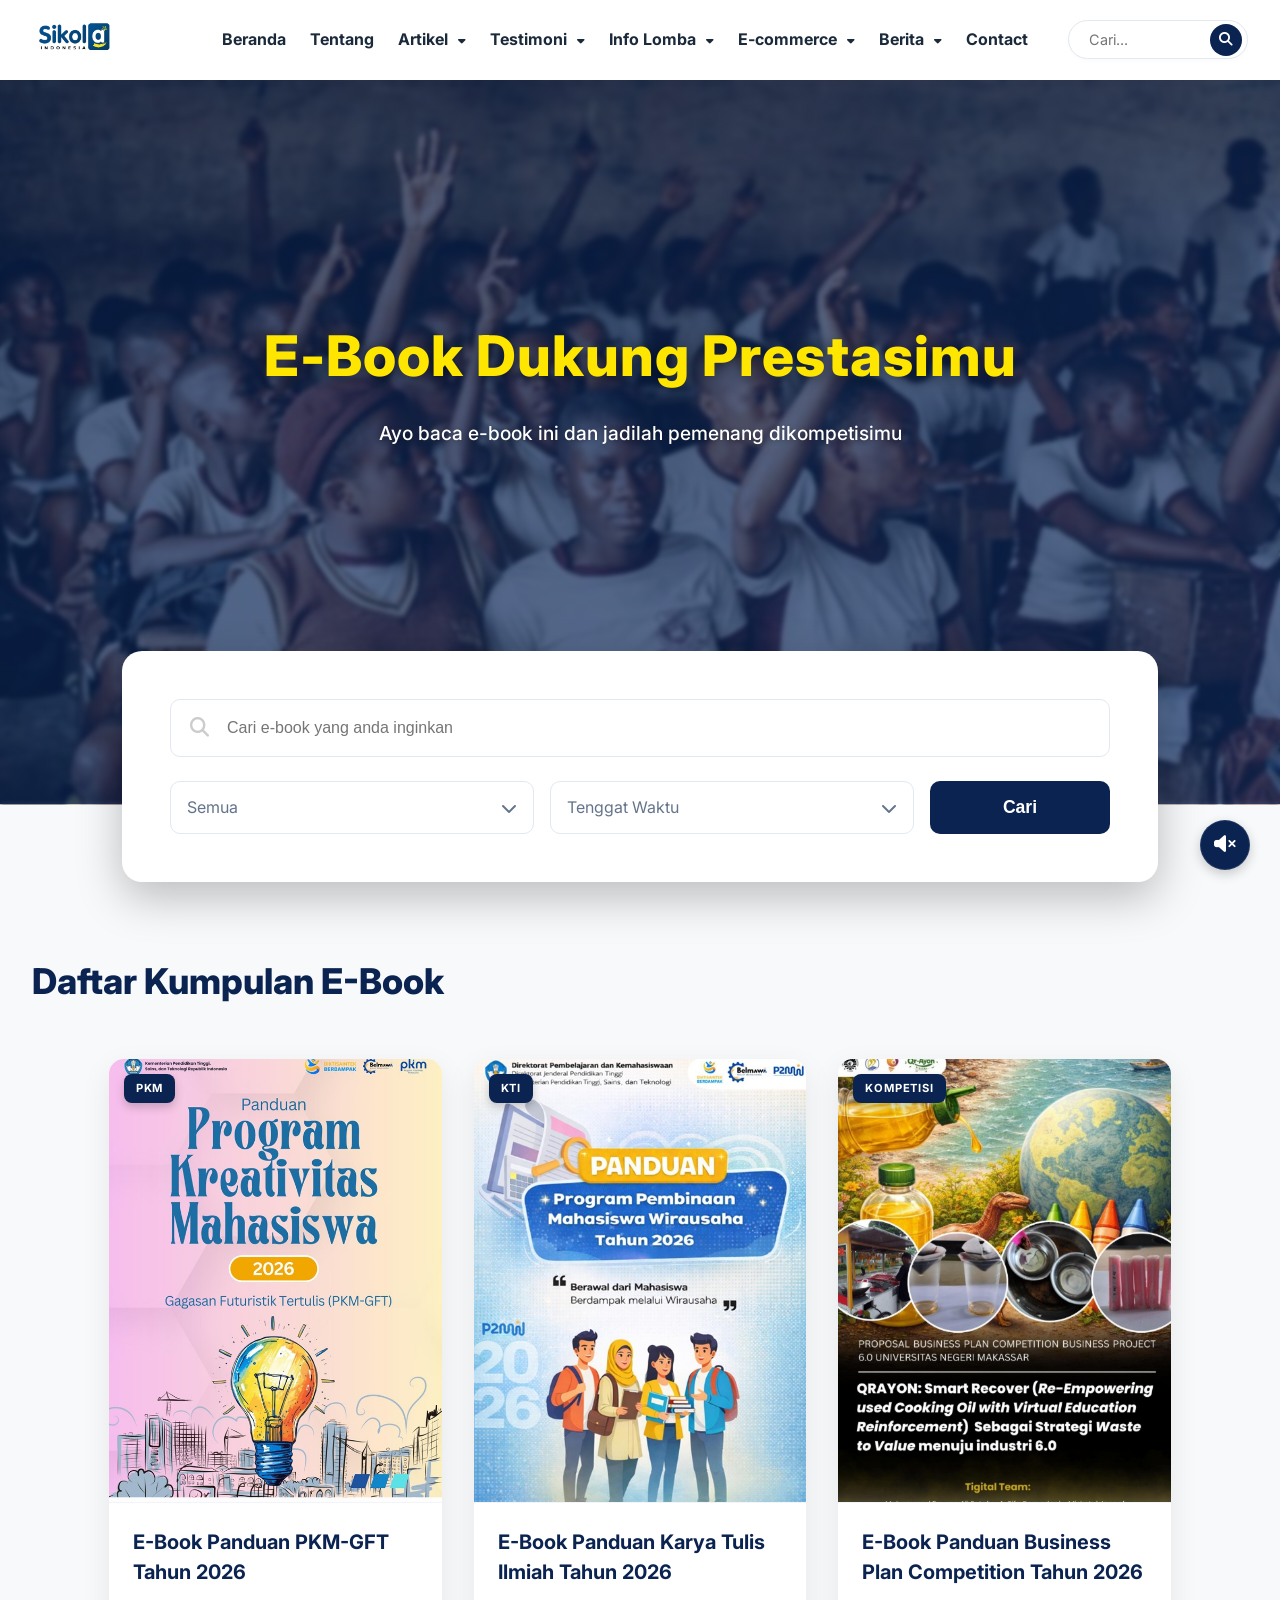
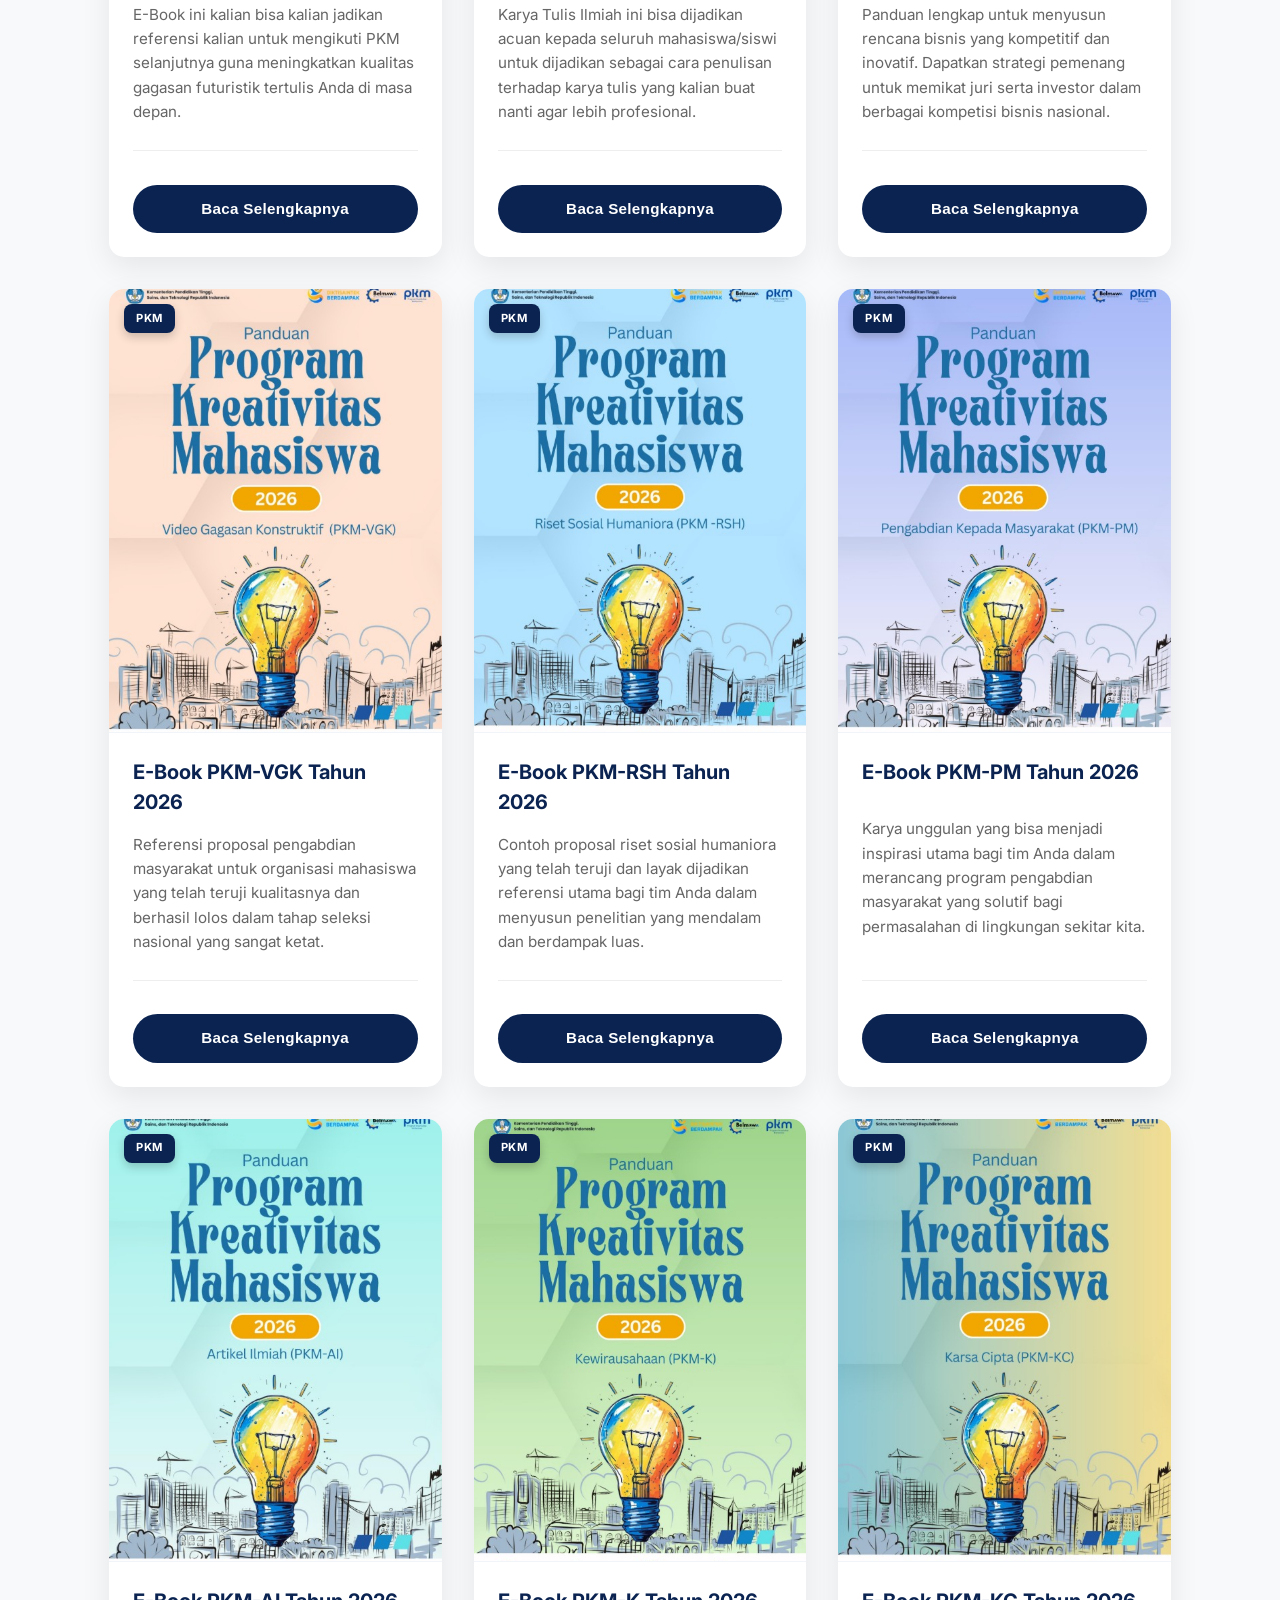
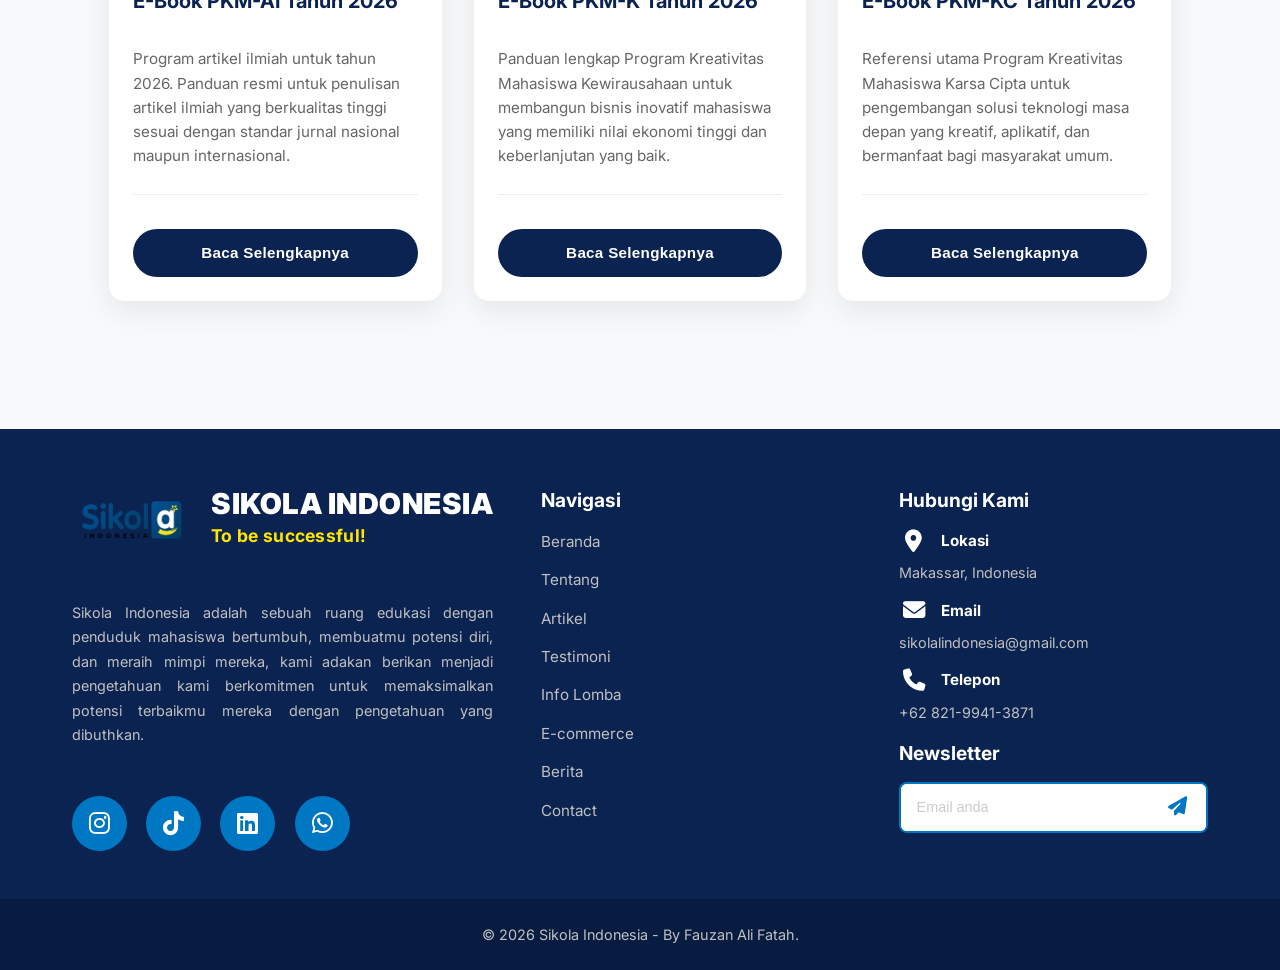
==== commit 8aef8fdb: "Update Code Sikola" ====
--- a/artikel.html
+++ b/artikel.html
@@ -161,7 +161,7 @@
                     </div>
                     <div class="artikel-body">
                         <h4>E-Book Panduan PKM-GFT Tahun 2026</h4>
-
+                        <p>E-Book ini kalian bisa kalian jadikan referensi kalian untuk mengikuti PKM selanjutnya guna meningkatkan kualitas gagasan futuristik tertulis Anda di masa depan.</p>
                         <hr class="card-divider">
                         <a href="#" class="artikel-link btn-detail">Baca Selengkapnya</a>
                     </div>
@@ -175,7 +175,7 @@
                     </div>
                     <div class="artikel-body">
                         <h4>E-Book Panduan Karya Tulis Ilmiah Tahun 2026</h4>
-
+                        <p>Karya Tulis Ilmiah ini bisa dijadikan acuan kepada seluruh mahasiswa/siswi untuk dijadikan sebagai cara penulisan terhadap karya tulis yang kalian buat nanti agar lebih profesional.</p>
                         <hr class="card-divider">
                         <a href="#" class="artikel-link btn-detail">Baca Selengkapnya</a>
                     </div>
@@ -189,7 +189,7 @@
                     </div>
                     <div class="artikel-body">
                         <h4>E-Book Panduan Business Plan Competition Tahun 2026</h4>
-
+                        <p>Panduan lengkap untuk menyusun rencana bisnis yang kompetitif dan inovatif. Dapatkan strategi pemenang untuk memikat juri serta investor dalam berbagai kompetisi bisnis nasional.</p>
                         <hr class="card-divider">
                         <a href="#" class="artikel-link btn-detail">Baca Selengkapnya</a>
                     </div>
@@ -203,7 +203,7 @@
                     </div>
                     <div class="artikel-body">
                         <h4>E-Book PKM-VGK Tahun 2026</h4>
-
+                        <p>Referensi proposal pengabdian masyarakat untuk organisasi mahasiswa yang telah teruji kualitasnya dan berhasil lolos dalam tahap seleksi nasional yang sangat ketat.</p>
                         <hr class="card-divider">
                         <a href="#" class="artikel-link btn-detail">Baca Selengkapnya</a>
                     </div>
@@ -217,7 +217,7 @@
                     </div>
                     <div class="artikel-body">
                         <h4>E-Book PKM-RSH Tahun 2026</h4>
-
+                        <p>Contoh proposal riset sosial humaniora yang telah teruji dan layak dijadikan referensi utama bagi tim Anda dalam menyusun penelitian yang mendalam dan berdampak luas.</p>
                         <hr class="card-divider">
                         <a href="#" class="artikel-link btn-detail">Baca Selengkapnya</a>
                     </div>
@@ -231,7 +231,7 @@
                     </div>
                     <div class="artikel-body">
                         <h4>E-Book PKM-PM Tahun 2026</h4>
-
+                        <p>Karya unggulan yang bisa menjadi inspirasi utama bagi tim Anda dalam merancang program pengabdian masyarakat yang solutif bagi permasalahan di lingkungan sekitar kita.</p>
                         <hr class="card-divider">
                         <a href="#" class="artikel-link btn-detail">Baca Selengkapnya</a>
                     </div>
@@ -245,7 +245,7 @@
                     </div>
                     <div class="artikel-body">
                         <h4>E-Book PKM-AI Tahun 2026</h4>
-
+                        <p>Program artikel ilmiah untuk tahun 2026. Panduan resmi untuk penulisan artikel ilmiah yang berkualitas tinggi sesuai dengan standar jurnal nasional maupun internasional.</p>
                         <hr class="card-divider">
                         <a href="#" class="artikel-link btn-detail">Baca Selengkapnya</a>
                     </div>
@@ -259,7 +259,7 @@
                     </div>
                     <div class="artikel-body">
                         <h4>E-Book PKM-K Tahun 2026</h4>
-
+                        <p>Panduan lengkap Program Kreativitas Mahasiswa Kewirausahaan untuk membangun bisnis inovatif mahasiswa yang memiliki nilai ekonomi tinggi dan keberlanjutan yang baik.</p>
                         <hr class="card-divider">
                         <a href="#" class="artikel-link btn-detail">Baca Selengkapnya</a>
                     </div>
@@ -273,7 +273,7 @@
                     </div>
                     <div class="artikel-body">
                         <h4>E-Book PKM-KC Tahun 2026</h4>
-
+                        <p>Referensi utama Program Kreativitas Mahasiswa Karsa Cipta untuk pengembangan solusi teknologi masa depan yang kreatif, aplikatif, dan bermanfaat bagi masyarakat umum.</p>
                         <hr class="card-divider">
                         <a href="#" class="artikel-link btn-detail">Baca Selengkapnya</a>
                     </div>
@@ -582,8 +582,8 @@
 
         .artikel-card .artikel-link {
             display: block !important;
-            width: 100% !important; /* Melebar penuh rata kiri-kanan */
-            margin: 0.5rem auto 0 !important; /* Jarak atas diperkecil agar rapat dengan garis */
+            width: 100% !important;
+            margin: 0.5rem auto 0 !important;
             background: var(--primary-navy) !important;
             color: #ffffff !important;
             text-decoration: none !important;
@@ -593,17 +593,21 @@
             font-size: 0.95rem !important;
             transition: all 0.3s ease !important;
             text-align: center !important;
+            box-shadow: none !important;
+            border: none !important;
+        }
+
+        .artikel-card .artikel-link:hover {
+            background: #0077c2 !important;
+            color: #ffffff !important;
+            box-shadow: 0 8px 20px rgba(0, 119, 194, 0.4) !important;
+            transform: translateY(-2px) !important;
         }
 
         .card-divider {
             border: 0;
             border-top: 1px solid #eee;
             margin: 1rem 0 0.5rem 0; /* Merapatkan jarak garis dengan konten di atas dan tombol di bawah */
-        }
-
-        .artikel-card .artikel-link:hover {
-            background: #1a3a7a !important;
-            box-shadow: 0 5px 15px rgba(10, 35, 81, 0.3) !important;
         }
 
         .ebook-grid {
--- a/assets/css/style.css
+++ b/assets/css/style.css
@@ -357,10 +357,11 @@
 }
 
 .btn-primary:hover {
-    background: var(--secondary-color);
-    border-color: var(--secondary-color);
+    background: #0077c2 !important;
+    border-color: #0077c2 !important;
     box-shadow: 0 8px 25px rgba(0, 119, 194, 0.35);
     transform: translateY(-3px);
+    color: #fff !important;
 }
 
 .btn-primary:active {
@@ -369,16 +370,16 @@
 
 .btn-secondary {
     background: transparent;
-    color: var(--secondary-color);
-    border: 2px solid var(--secondary-color);
+    color: #0a2351;
+    border: 2px solid #0a2351;
     padding: 0.9rem 2rem;
     font-size: 1rem;
 }
 
 .btn-secondary:hover {
-    background: var(--secondary-color);
+    background: #0a2351;
     color: #fff;
-    box-shadow: 0 8px 25px rgba(0, 119, 194, 0.3);
+    box-shadow: 0 8px 25px rgba(10, 35, 81, 0.3);
     transform: translateY(-3px);
 }
 
@@ -520,22 +521,24 @@
 }
 
 .btn-group .btn-primary:hover {
-    background: #0a1a3a;
+    background: #0077c2 !important;
+    border-color: #0077c2 !important;
+    box-shadow: 0 8px 20px rgba(0, 119, 194, 0.4) !important;
+    transform: translateY(-2px);
+    color: #fff !important;
+}
+
+.btn-group .btn-secondary {
+    background: transparent;
+    color: #0a2351;
+    border: 2px solid #0a2351;
+}
+
+.btn-group .btn-secondary:hover {
+    background: #0a2351;
+    color: #fff;
     transform: translateY(-2px);
     box-shadow: 0 6px 15px rgba(10, 35, 81, 0.3);
-}
-
-.btn-group .btn-secondary {
-    background: transparent;
-    color: var(--secondary-color);
-    border: 2px solid var(--secondary-color);
-}
-
-.btn-group .btn-secondary:hover {
-    background: var(--secondary-color);
-    color: #fff;
-    transform: translateY(-2px);
-    box-shadow: 0 6px 15px rgba(0, 119, 194, 0.3);
 }
 
 .tab-btn {
@@ -909,12 +912,17 @@
     align-items: flex-start;
 }
 
-.mentor-name {
-    color: #444;
-    font-size: 1.05rem;
-    font-weight: 600;
-    margin-bottom: 0.4rem;
-    min-height: 1.1rem;
+.mentor-name, 
+.card-body .mentor-name, 
+.artikel-body .mentor-name {
+    color: #0a2351 !important;
+    font-size: 1.35rem !important;
+    font-weight: 800 !important;
+    text-align: center !important;
+    margin: 0.6rem auto 1rem !important;
+    display: block !important;
+    width: 100% !important;
+    letter-spacing: -0.2px;
 }
 
 .card-lomba .card-body {
@@ -1128,12 +1136,6 @@
     font-weight: 700;
 }
 
-.card-mentor .mentor-name {
-    color: #444;
-    font-size: 1.05rem;
-    margin: 0 0 0.5rem 0;
-    font-weight: 600;
-}
 
 .card-mentor .desc {
     color: var(--text-light);
@@ -2455,9 +2457,9 @@
 
 /* Update Baca Selengkapnya buttons to Solid Blue and Full Width */
 .btn-detail { color: #fff !important; border-color: var(--primary-color) !important; background: var(--primary-color) !important; }
-.btn-detail:hover { background: #05122a !important; box-shadow: 0 6px 15px rgba(10, 35, 81, 0.4) !important; color: #fff !important; }
+.btn-detail:hover { background: #0077c2 !important; border-color: #0077c2 !important; box-shadow: 0 8px 20px rgba(0, 119, 194, 0.4) !important; color: #fff !important; }
 .card-lomba .btn-detail, .testimoni-cards .card .btn-detail, .card-berita .btn-detail { background: var(--primary-color) !important; color: #fff !important; }
-.card-lomba .btn-detail:hover, .testimoni-cards .card .btn-detail:hover, .card-berita .btn-detail:hover { background: #05122a !important; box-shadow: 0 6px 15px rgba(10, 35, 81, 0.4) !important; }
+.card-lomba .btn-detail:hover, .testimoni-cards .card .btn-detail:hover, .card-berita .btn-detail:hover { background: #0077c2 !important; border-color: #0077c2 !important; box-shadow: 0 8px 20px rgba(0, 119, 194, 0.4) !important; color: #fff !important; }
 
 /* Update Badges to Biru Tua */
 .card-badge, .berita-badge { background: var(--primary-color) !important; color: #fff !important; }
@@ -2465,10 +2467,11 @@
 
 /* Override Lihat Semua dan Lihat Mentor to Yellow */
 section > .btn-primary { background: var(--accent-color) !important; color: #0a1a2a !important; border-color: var(--accent-color) !important; box-shadow: 0 6px 20px rgba(255, 230, 0, 0.3) !important; }
-section > .btn-primary:hover { background: #ffd600 !important; border-color: #ffd600 !important; box-shadow: 0 8px 25px rgba(255, 230, 0, 0.4) !important; }
+section > .btn-primary:hover { background: #ffd600 !important; border-color: #ffd600 !important; color: #000 !important; box-shadow: 0 8px 25px rgba(255, 230, 0, 0.4) !important; }
 
 /* Standardize Card Body positions to match Testimoni */
 .card-lomba .card-body, .card-mentor .card-body, .card-berita .card-body, .testimoni-cards .card .card-body { padding: 1.1rem !important; justify-content: space-between !important; display: flex !important; flex-direction: column !important; flex: 1 !important; height: auto !important; }
+.artikel-body { padding: 1.5rem !important; justify-content: space-between !important; display: flex !important; flex-direction: column !important; flex: 1 !important; height: auto !important; }
 .card-divider { margin-top: 0.6rem !important; margin-bottom: 0.6rem !important; }
 
 /* Standardize max-width for all card grids to prevent them from stretching too wide */
@@ -2489,48 +2492,87 @@
 
 /* Artikel Section - Simple Text Link Style on the Right */
 .artikel-card .btn-detail {
-    width: auto !important;
-    background: transparent !important;
-    color: var(--primary-color) !important;
+    display: block !important;
+    width: 100% !important;
+    margin: 0.5rem auto 0 !important;
+    background: var(--primary-color) !important;
+    color: #ffffff !important;
+    text-decoration: none !important;
+    padding: 12px 30px !important;
+    border-radius: 50px !important;
+    font-weight: 700 !important;
+    font-size: 0.95rem !important;
+    transition: all 0.3s ease !important;
+    text-align: center !important;
     border: none !important;
-    padding: 0 !important;
-    font-size: 0.95rem !important;
-    font-weight: 700 !important;
-    text-transform: none !important;
-    align-self: flex-end !important;
-    margin-left: auto !important;
-    margin-right: 0 !important;
-    justify-content: flex-end !important;
+    box-shadow: none !important;
 }
 
 .artikel-card .btn-detail i {
-    font-size: 0.8rem !important;
-    margin-left: 6px !important;
-    transition: transform 0.3s ease !important;
+    display: none !important;
 }
 
 .artikel-card .btn-detail:hover {
-    background: transparent !important;
-    color: var(--secondary-color) !important;
-    text-decoration: underline !important;
-    box-shadow: none !important;
-    transform: none !important;
+    background: #0077c2 !important;
+    color: #ffffff !important;
+    text-decoration: none !important;
+    box-shadow: 0 8px 20px rgba(0, 119, 194, 0.4) !important;
+    transform: translateY(-2px) !important;
 }
 
 .artikel-card .btn-detail:hover i {
-    transform: translateX(5px) !important;
+    display: none !important;
 }
 
 /* Ensure Artikel cards align buttons correctly */
-.artikel-card .card-body {
+.artikel-body {
     display: flex !important;
     flex-direction: column !important;
+    height: 100% !important;
     justify-content: space-between !important;
 }
+
+@media (max-width: 768px) {
+    .artikel-body p {
+        text-align: justify !important;
+        font-size: 0.85rem !important;
+    }
+    
+    .artikel-card .btn-detail {
+        padding: 10px 15px !important;
+        font-size: 0.85rem !important;
+        white-space: nowrap !important;
+    }
+
+    section > .btn-primary {
+        padding: 0.6rem 1.8rem !important;
+        font-size: 0.85rem !important;
+        min-height: auto !important;
+        margin-top: 1rem !important;
+    }
+}
+
 
 
 /* Shrink date text to match reference design */
 .card-body .date, .card-lomba .date, .testimoni-cards .card .date { font-size: 0.8rem !important; font-weight: 500 !important; margin-bottom: 0.6rem !important; gap: 0.35rem !important; display: flex !important; align-items: center !important; line-height: 1 !important; }
+
+/* Responsive Artikel Grid on Home Page */
+@media (max-width: 1024px) {
+    .artikel-grid {
+        grid-template-columns: repeat(2, 1fr) !important;
+        gap: 1.2rem !important;
+    }
+}
+
+@media (max-width: 768px) {
+    .artikel-grid {
+        grid-template-columns: 1fr !important;
+        width: 100% !important;
+        padding: 0 !important;
+        gap: 1.5rem !important;
+    }
+}
 .card-body .date i, .card-lomba .date i, .testimoni-cards .card .date i { font-size: 0.8rem !important; width: auto !important; height: auto !important; background: none !important; border-radius: 0 !important; display: inline !important; }
 
 /* Badge style matching ZanWeb reference - more rectangular shape */
@@ -2907,3 +2949,282 @@
         font-size: 1rem;
     }
 }
+
+/* ===================================
+   PREMIUM LIGHTBOX & HOVER ANIMATIONS
+   =================================== */
+
+.mentor-img-frame-new {
+    cursor: pointer;
+    position: relative;
+    transition: transform 0.4s cubic-bezier(0.4, 0, 0.2, 1), box-shadow 0.4s ease;
+}
+
+.mentor-img-frame-new:hover {
+    transform: translateY(-5px) scale(1.01);
+    box-shadow: 0 20px 40px rgba(0,0,0,0.15);
+}
+
+.mentor-img-frame-new img {
+    transition: transform 0.6s cubic-bezier(0.4, 0, 0.2, 1);
+}
+
+.mentor-img-frame-new:hover img {
+    transform: scale(1.1);
+}
+
+/* Overlay Icon */
+.mentor-img-frame-new::after {
+    content: '\f00e';
+    font-family: 'Font Awesome 6 Free';
+    font-weight: 900;
+    position: absolute;
+    inset: 0;
+    background: rgba(10, 35, 81, 0.3);
+    color: #fff;
+    display: flex;
+    align-items: center;
+    justify-content: center;
+    font-size: 2rem;
+    opacity: 0;
+    transition: opacity 0.3s ease;
+    z-index: 2;
+}
+
+.mentor-img-frame-new:hover::after {
+    opacity: 1;
+}
+
+/* Lightbox Modal */
+.sikola-lightbox {
+    position: fixed;
+    inset: 0;
+    background: rgba(0, 0, 0, 0.9);
+    z-index: 9999;
+    display: none;
+    align-items: center;
+    justify-content: center;
+    opacity: 0;
+    transition: opacity 0.4s ease;
+    padding: 2rem;
+    backdrop-filter: blur(8px);
+}
+
+.sikola-lightbox.active {
+    display: flex;
+    opacity: 1;
+}
+
+.lightbox-content {
+    position: relative;
+    max-width: 90%;
+    max-height: 90%;
+    transform: scale(0.9);
+    transition: transform 0.4s cubic-bezier(0.34, 1.56, 0.64, 1);
+}
+
+.sikola-lightbox.active .lightbox-content {
+    transform: scale(1);
+}
+
+.lightbox-content img {
+    max-width: 100%;
+    max-height: 90vh;
+    border-radius: 12px;
+    box-shadow: 0 0 50px rgba(0,0,0,0.5);
+    object-fit: contain;
+}
+
+.lightbox-close {
+    position: absolute;
+    top: -40px;
+    right: -40px;
+    color: #fff;
+    font-size: 2.5rem;
+    cursor: pointer;
+    transition: transform 0.3s ease;
+    width: 40px;
+    height: 40px;
+    display: flex;
+    align-items: center;
+    justify-content: center;
+}
+
+.lightbox-close:hover {
+    transform: scale(1.2) rotate(90deg);
+    color: var(--accent-color);
+}
+
+@media (max-width: 768px) {
+    .lightbox-close {
+        top: 10px;
+        right: 10px;
+        background: rgba(0,0,0,0.5);
+        border-radius: 50%;
+        width: 40px;
+        height: 40px;
+        font-size: 1.5rem;
+    }
+    .lightbox-content {
+        max-width: 100%;
+    }
+}
+
+/* Experience Card Hover Animation */
+.exp-card-img {
+    cursor: pointer;
+    position: relative;
+    overflow: hidden;
+}
+
+.exp-card-img img {
+    transition: transform 0.6s cubic-bezier(0.4, 0, 0.2, 1);
+}
+
+.exp-card-img:hover img {
+    transform: scale(1.1);
+}
+
+.exp-card-img::after {
+    content: '\f00e';
+    font-family: 'Font Awesome 6 Free';
+    font-weight: 900;
+    position: absolute;
+    inset: 0;
+    background: rgba(10, 35, 81, 0.3);
+    color: #fff;
+    display: flex;
+    align-items: center;
+    justify-content: center;
+    font-size: 1.5rem;
+    opacity: 0;
+    transition: opacity 0.3s ease;
+    z-index: 2;
+}
+
+.exp-card-img:hover::after {
+    opacity: 1;
+}
+
+/* Refined Mobile Lightbox Close Button */
+@media (max-width: 768px) {
+    .lightbox-close {
+        top: 20px !important;
+        right: 20px !important;
+        background: rgba(255, 255, 255, 0.2) !important;
+        backdrop-filter: blur(4px);
+        border: 1px solid rgba(255, 255, 255, 0.3);
+        border-radius: 50%;
+        width: 45px !important;
+        height: 45px !important;
+        font-size: 1.2rem !important;
+        position: fixed !important;
+        z-index: 10000;
+        color: #fff !important;
+        box-shadow: 0 4px 15px rgba(0,0,0,0.2);
+    }
+    .lightbox-content {
+        max-width: 95% !important;
+    }
+}
+
+/* Consistent Lightbox Close Button Style */
+.lightbox-close {
+    position: fixed !important;
+    top: 25px !important;
+    right: 25px !important;
+    width: 42px !important;
+    height: 42px !important;
+    background: rgba(0, 0, 0, 0.5) !important;
+    border: 2px solid rgba(255, 255, 255, 0.7) !important;
+    border-radius: 50% !important;
+    color: #fff !important;
+    display: flex !important;
+    align-items: center !important;
+    justify-content: center !important;
+    font-size: 1.3rem !important;
+    cursor: pointer !important;
+    transition: all 0.3s ease !important;
+    z-index: 10005 !important;
+    box-shadow: 0 4px 15px rgba(0,0,0,0.4) !important;
+    line-height: 1 !important;
+    padding-bottom: 3px !important; /* Visual alignment for &times; */
+}
+
+.lightbox-close:hover {
+    background: rgba(0, 0, 0, 0.8) !important;
+    transform: scale(1.1) rotate(90deg) !important;
+    border-color: #fff !important;
+}
+
+@media (max-width: 768px) {
+    .lightbox-close {
+        top: 15px !important;
+        right: 15px !important;
+        width: 38px !important;
+        height: 38px !important;
+        font-size: 1.1rem !important;
+    }
+    .lightbox-content {
+        max-width: 100% !important;
+        width: 100% !important;
+    }
+    .lightbox-content img {
+        border-radius: 0 !important;
+    }
+}
+
+/* Final Consistent Lightbox Close Button Style */
+.lightbox-content {
+    position: relative;
+}
+
+.lightbox-close {
+    position: absolute !important;
+    top: 1.5rem !important;
+    right: 1.5rem !important;
+    background: rgba(0, 0, 0, 0.3) !important;
+    border: none !important;
+    font-size: 1.2rem !important;
+    color: #ffffff !important;
+    cursor: pointer !important;
+    padding: 0 !important;
+    display: flex !important;
+    align-items: center !important;
+    justify-content: center !important;
+    border-radius: 50% !important;
+    transition: all 0.2s ease !important;
+    width: 40px !important;
+    height: 40px !important;
+    z-index: 1000 !important;
+    box-shadow: none !important;
+}
+
+.lightbox-close:hover {
+    background: rgba(0, 0, 0, 0.5) !important;
+    transform: scale(1.1) !important;
+    color: #ffffff !important;
+}
+
+.lightbox-close i {
+    margin: 0 !important;
+    padding: 0 !important;
+    line-height: 1 !important;
+}
+
+@media (max-width: 768px) {
+    .lightbox-close {
+        top: 1rem !important;
+        right: 1rem !important;
+        width: 35px !important;
+        height: 35px !important;
+        font-size: 1rem !important;
+    }
+    .lightbox-content {
+        max-width: 95% !important;
+        width: 95% !important;
+    }
+    .lightbox-content img {
+        border-radius: 12px !important;
+    }
+}
